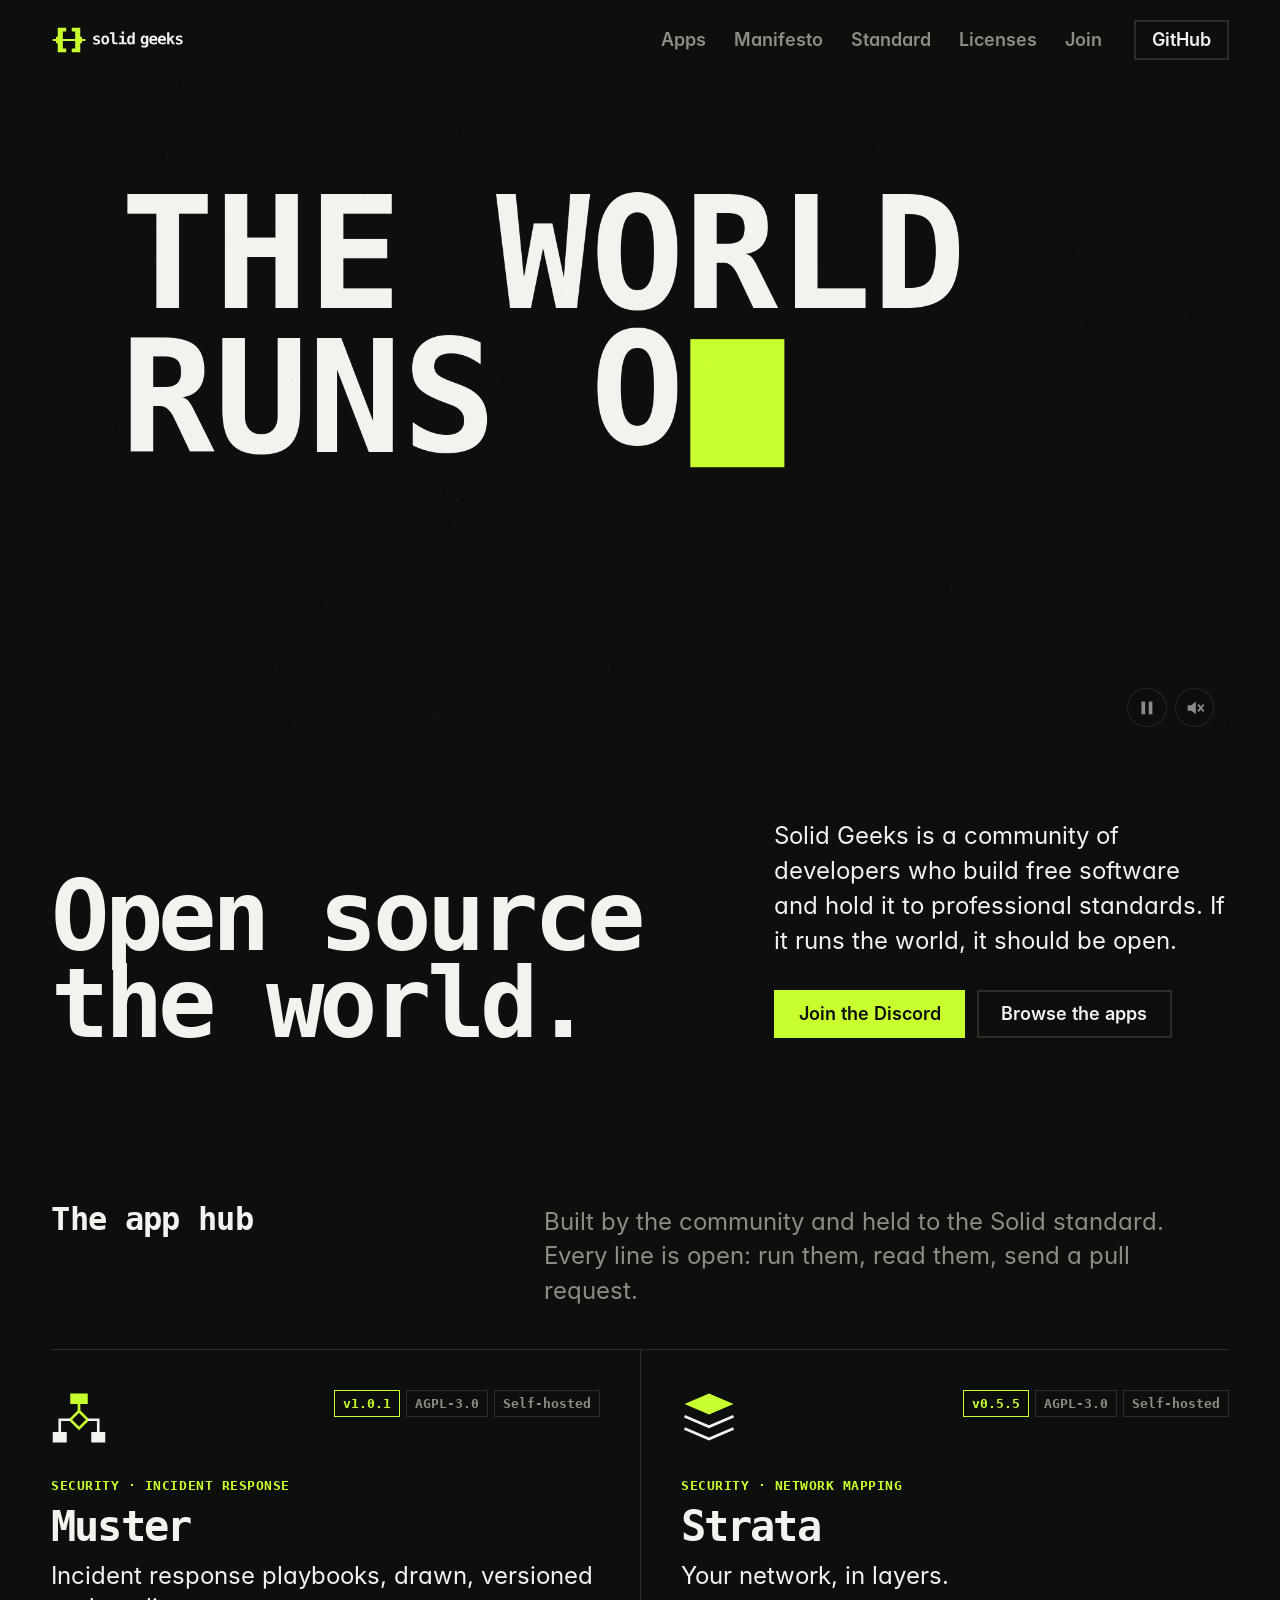
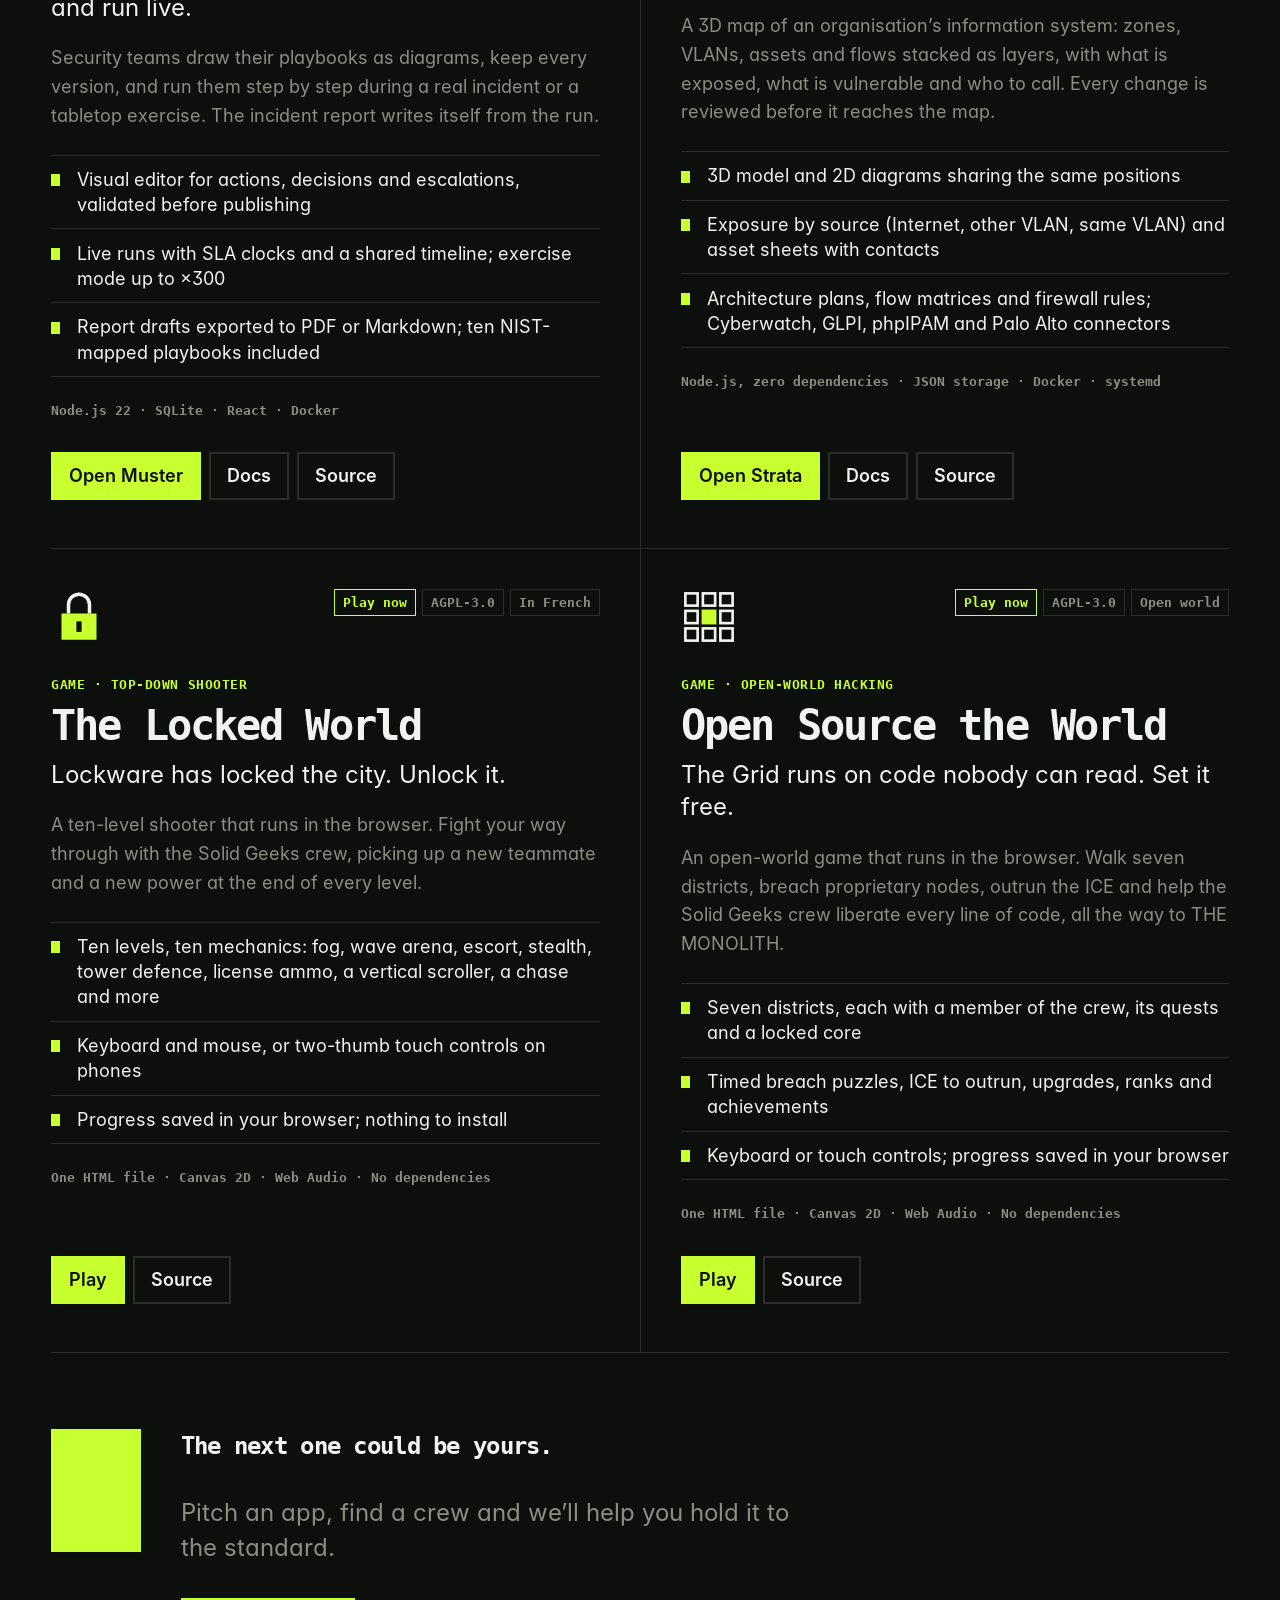
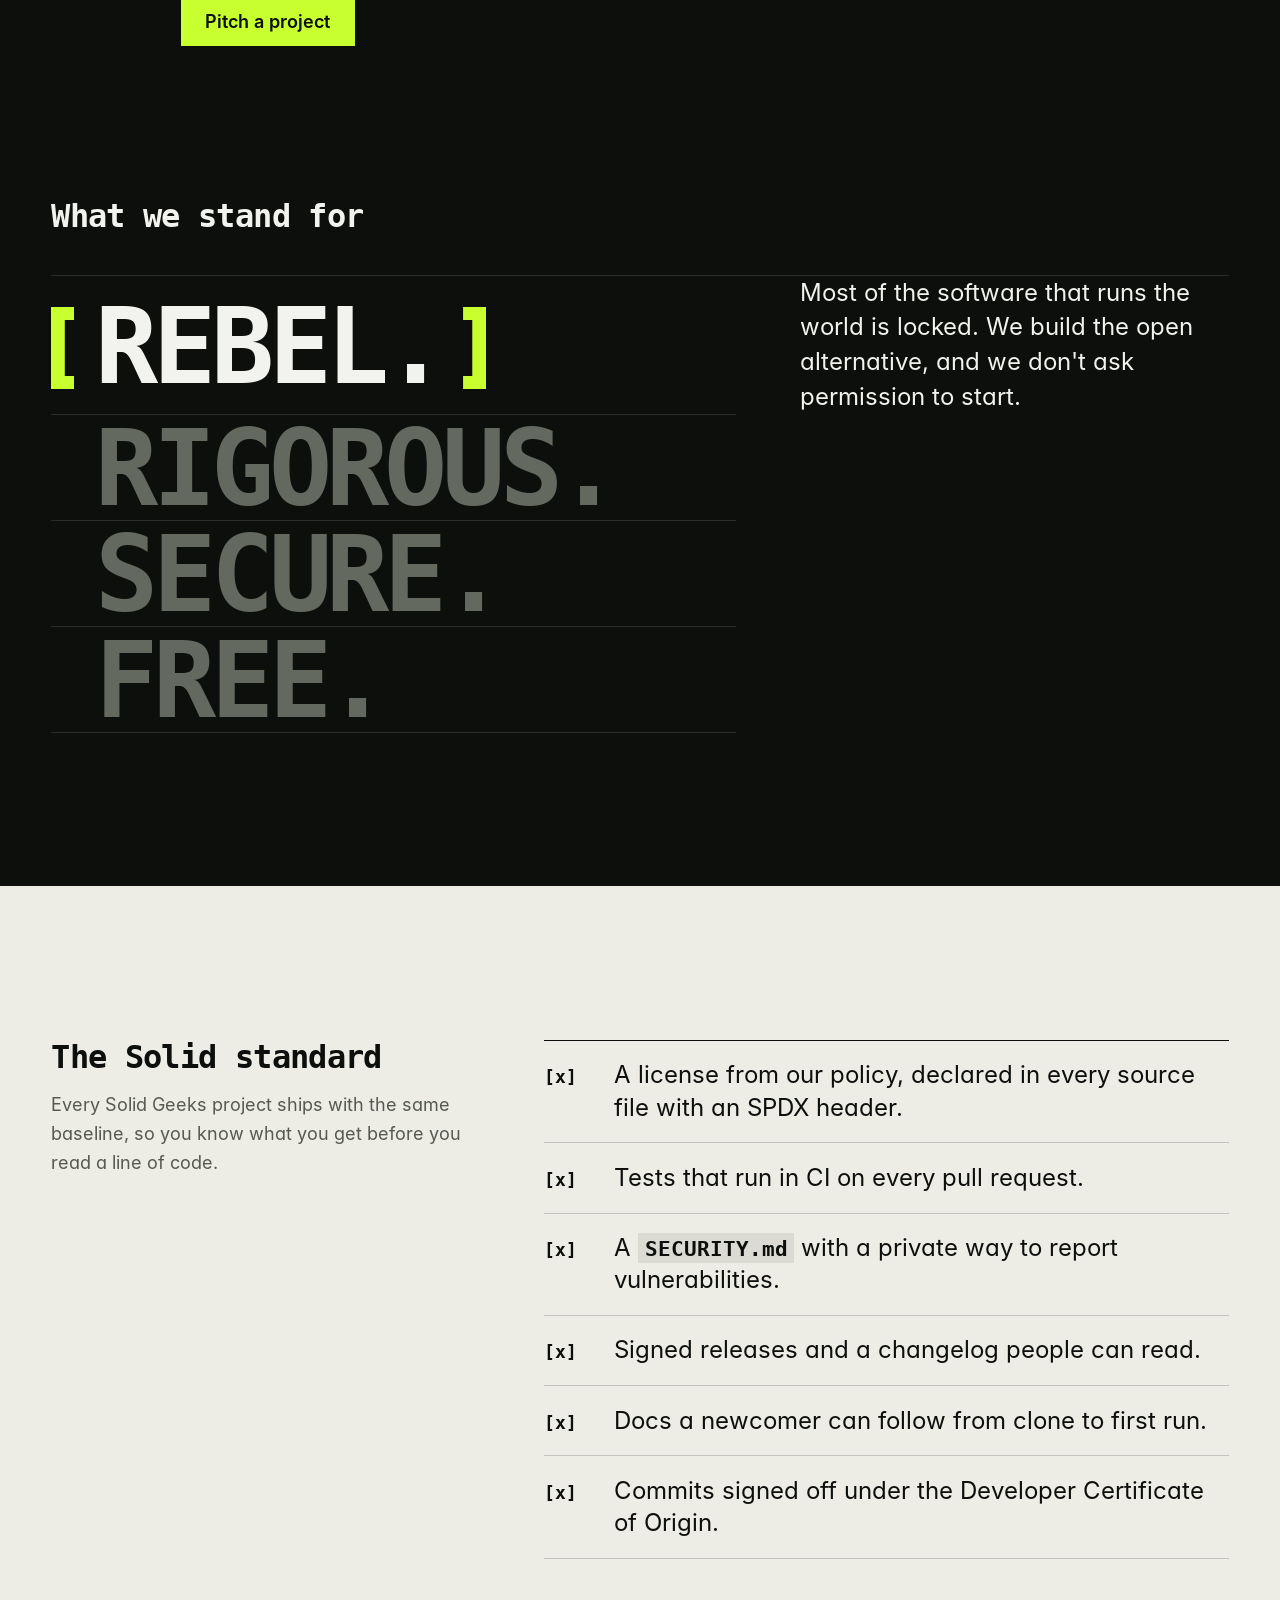
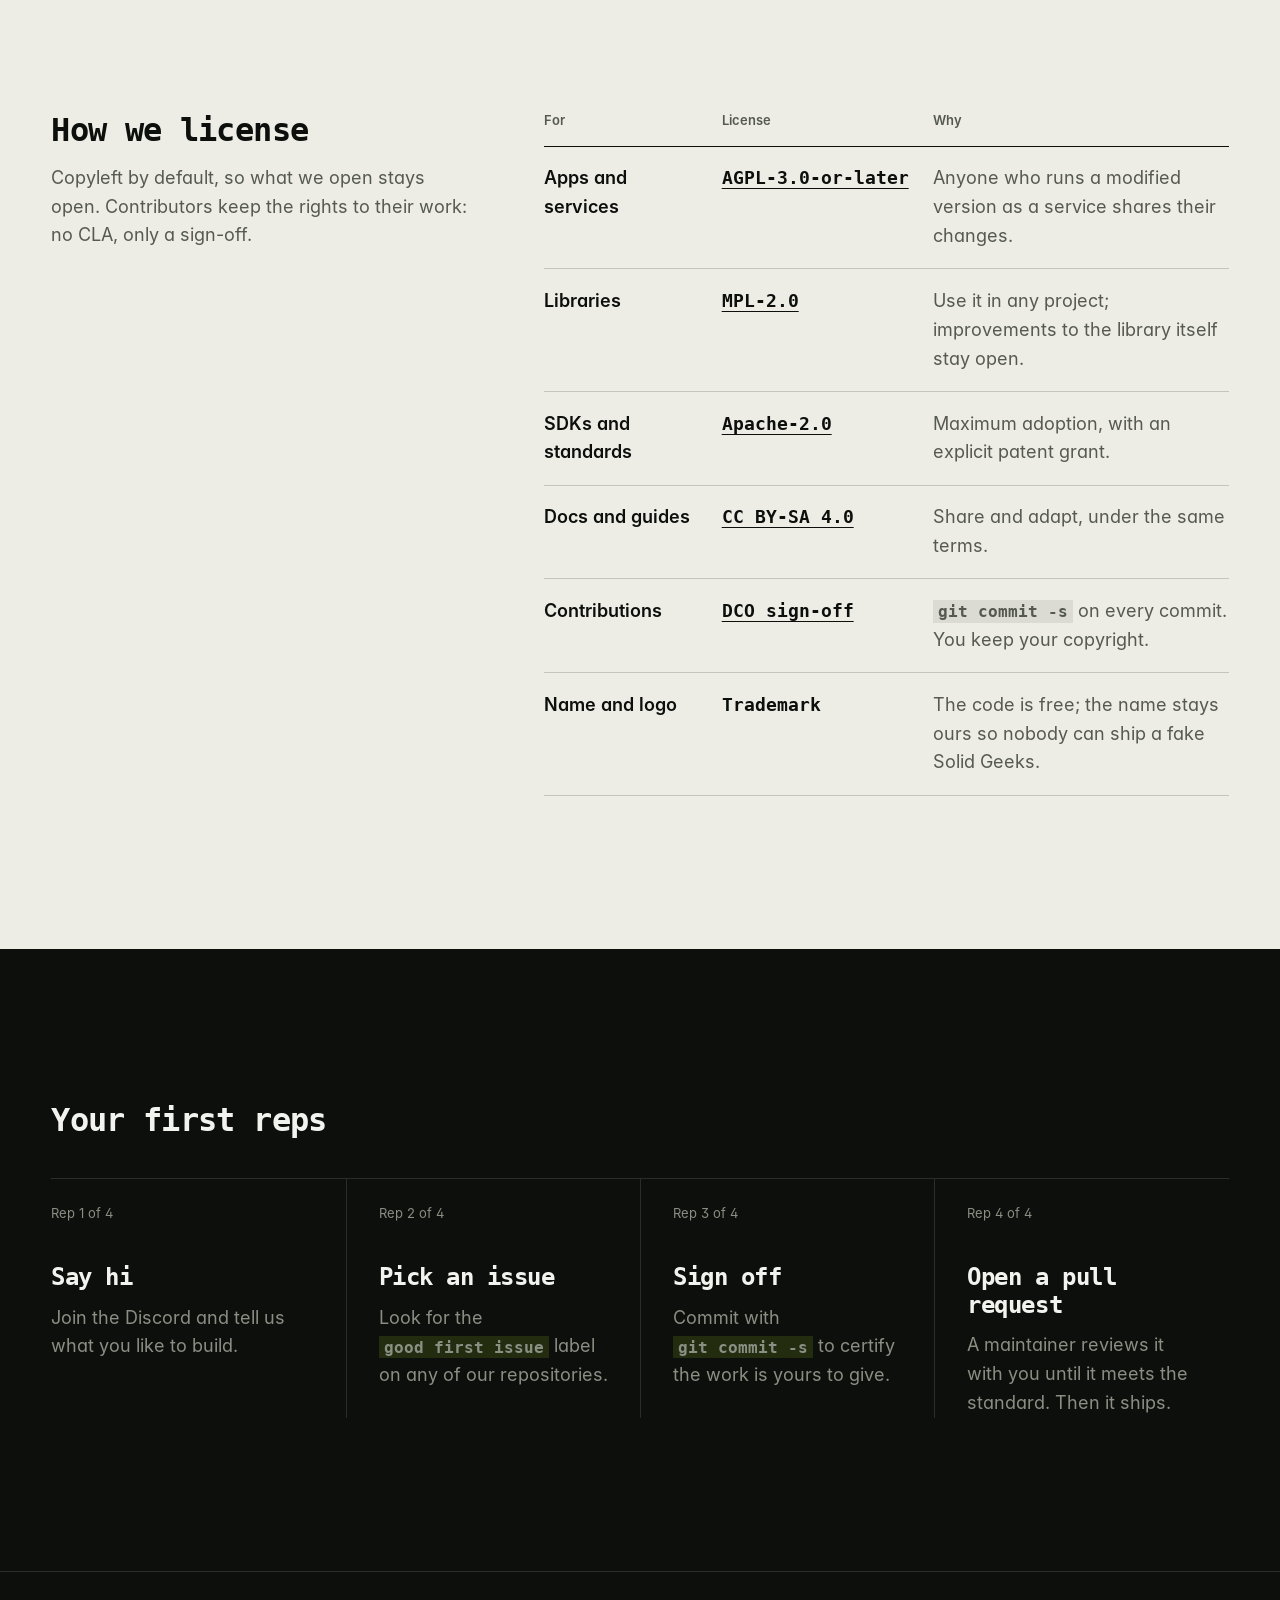
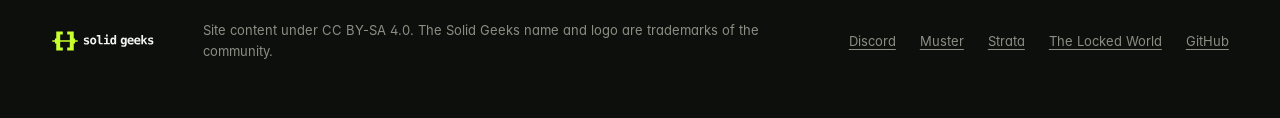
==== index.html @ a4cfc315 "App hub: add Open Source the World, two columns The fourth app would have sat alone on a second row " ====
<!doctype html>
<!-- SPDX-License-Identifier: CC-BY-SA-4.0 -->
<html lang="en">
<head>
<meta charset="utf-8">
<meta name="viewport" content="width=device-width, initial-scale=1">
<title>Solid Geeks: open source the world</title>
<meta name="description" content="Solid Geeks is an open source community building free software held to professional standards.">
<meta name="theme-color" content="#0D0F0C">
<meta property="og:title" content="Solid Geeks">
<meta property="og:description" content="Open source the world. Free software, held to professional standards.">
<meta property="og:image" content="https://solidgeeks.github.io/SolidGeeks/img/og.png">
<meta property="og:type" content="website">
<meta name="twitter:card" content="summary_large_image">
<link rel="icon" href="favicon.ico" sizes="48x48">
<link rel="icon" href="favicon.svg" type="image/svg+xml">
<link rel="apple-touch-icon" href="apple-touch-icon.png">
<link rel="manifest" href="site.webmanifest">
<link rel="preload" href="fonts/display.woff" as="font" type="font/woff" crossorigin>
<link rel="stylesheet" href="styles.css">
</head>
<body>
<a class="skip" href="#main">Skip to content</a>

<header class="top">
  <a class="brand" href="#top" aria-label="Solid Geeks, back to top"><svg aria-hidden="true" focusable="false" xmlns="http://www.w3.org/2000/svg" viewBox="0 0 948.27 256"><path fill="#C8FF2E" d="M12 120L36 120L36 104L48 104L48 40L108 40L108 68L84 68L84 120L172 120L172 68L148 68L148 40L208 40L208 104L220 104L220 120L244 120L244 136L220 136L220 152L208 152L208 216L148 216L148 188L172 188L172 136L84 136L84 188L108 188L108 216L48 216L48 152L36 152L36 136L12 136Z"/><path fill="#F2F2EE" d="M344.7890625 99.18406250000001V113.18406250000001Q340.359375 110.34031250000001 335.57421875 108.89109375000001Q330.7890625 107.44187500000001 325.9765625 107.44187500000001Q320.6171875 107.44187500000001 317.8828125 109.00046875000001Q315.1484375 110.55906250000001 315.1484375 113.62156250000001Q315.1484375 117.99656250000001 326.8515625 120.73093750000001L327.453125 120.89500000000001L332.046875 121.98875000000001Q340.796875 124.06687500000001 344.87109375 128.68796875Q348.9453125 133.3090625 348.9453125 141.1840625Q348.9453125 150.645 342.73828125 155.37546875Q336.53125 160.1059375 324.0625 160.1059375Q318.5390625 160.1059375 312.7421875 159.14890625Q306.9453125 158.191875 300.984375 156.2778125V142.2778125Q306.2890625 145.285625 311.78515625 146.8715625Q317.28125 148.4575 322.421875 148.4575Q328.0546875 148.4575 330.953125 146.816875Q333.8515625 145.17625 333.8515625 142.0590625Q333.8515625 138.9965625 331.80078125 137.3559375Q329.75 135.7153125 322.0390625 133.8559375L317.609375 132.8715625Q308.421875 130.7934375 304.2109375 126.36375000000001Q300.0 121.93406250000001 300.0 114.49656250000001Q300.0 105.63718750000001 306.3984375 100.71531250000001Q312.796875 95.79343750000001 324.390625 95.79343750000001Q329.5859375 95.79343750000001 334.75390625 96.64109375000001Q339.921875 97.48875000000001 344.7890625 99.18406250000001ZM385.7109375 108.80906250000001Q379.96875 108.80906250000001 376.6875 113.86765625000001Q373.40625 118.92625000000001 373.40625 127.94968750000001Q373.40625 136.973125 376.6875 142.03171875Q379.96875 147.0903125 385.7109375 147.0903125Q391.5078125 147.0903125 394.7890625 142.03171875Q398.0703125 136.973125 398.0703125 127.94968750000001Q398.0703125 118.92625000000001 394.7890625 113.86765625000001Q391.5078125 108.80906250000001 385.7109375 108.80906250000001ZM357.3828125 127.94968750000001Q357.3828125 113.12937500000001 365.06640625 104.46140625000001Q372.75 95.79343750000001 385.7109375 95.79343750000001Q398.7265625 95.79343750000001 406.41015625 104.46140625000001Q414.09375 113.12937500000001 414.09375 127.94968750000001Q414.09375 142.77 406.41015625 151.43796875Q398.7265625 160.1059375 385.7109375 160.1059375Q372.75 160.1059375 365.06640625 151.43796875Q357.3828125 142.77 357.3828125 127.94968750000001ZM434.6171875 132.9809375V85.73093750000001H418.375V73.42625000000001H450.640625V132.9809375Q450.640625 140.1996875 452.8828125 143.2075Q455.125 146.2153125 460.484375 146.2153125H473.28125V158.52H456.0Q444.5703125 158.52 439.59375 152.61375Q434.6171875 146.7075 434.6171875 132.9809375ZM486.96875 97.27000000000001H518.6875V146.2153125H538.59375V158.52H482.703125V146.2153125H502.6640625V109.57468750000001H486.96875ZM502.6640625 67.46531250000001H518.6875V86.16843750000001H502.6640625ZM579.5703125 105.96531250000001V73.42625000000001H595.5390625V158.52H579.5703125V149.441875Q577.0 154.7465625 572.92578125 157.42625Q568.8515625 160.1059375 563.328125 160.1059375Q552.828125 160.1059375 547.03125 151.6840625Q541.234375 143.2621875 541.234375 127.94968750000001Q541.234375 112.41843750000001 547.11328125 104.10593750000001Q552.9921875 95.79343750000001 563.875 95.79343750000001Q568.796875 95.79343750000001 572.70703125 98.33640625000001Q576.6171875 100.87937500000001 579.5703125 105.96531250000001ZM557.2578125 128.0590625Q557.2578125 136.9184375 560.2109375 141.9496875Q563.1640625 146.9809375 568.359375 146.9809375Q573.5546875 146.9809375 576.5625 141.9496875Q579.5703125 136.9184375 579.5703125 128.0590625Q579.5703125 119.19968750000001 576.5625 114.16843750000001Q573.5546875 109.13718750000001 568.359375 109.13718750000001Q563.1640625 109.13718750000001 560.2109375 114.16843750000001Q557.2578125 119.19968750000001 557.2578125 128.0590625ZM676.1140625 126.91062500000001Q676.1140625 118.70750000000001 672.996875 113.75828125000001Q669.8796875 108.80906250000001 664.79375 108.80906250000001Q659.7625 108.80906250000001 656.67265625 113.73093750000001Q653.5828125 118.65281250000001 653.5828125 126.91062500000001Q653.5828125 135.223125 656.67265625 140.145Q659.7625 145.066875 664.79375 145.066875Q669.8796875 145.066875 672.996875 140.11765625Q676.1140625 135.1684375 676.1140625 126.91062500000001ZM692.1375 153.92625Q692.1375 168.6371875 685.49296875 175.17234375Q678.8484375 181.7075 663.91875 181.7075Q658.8875 181.7075 653.965625 180.96921875Q649.04375 180.2309375 643.9578125 178.6996875V163.98875Q648.496875 166.504375 653.2 167.7075Q657.903125 168.910625 662.8796875 168.910625Q669.6609375 168.910625 672.8875 165.71140625Q676.1140625 162.5121875 676.1140625 155.7309375V149.11375Q673.7625 153.48875 669.8796875 155.6215625Q665.996875 157.754375 660.41875 157.754375Q649.91875 157.754375 643.7390625 149.55125Q637.559375 141.348125 637.559375 127.29343750000001Q637.559375 112.74656250000001 643.7390625 104.21531250000001Q649.91875 95.68406250000001 660.309375 95.68406250000001Q665.559375 95.68406250000001 669.6609375 98.14500000000001Q673.7625 100.60593750000001 676.1140625 105.09031250000001V97.27000000000001H692.1375ZM753.8953125 155.5121875Q748.3171875 157.8090625 742.5203125 158.9575Q736.7234375 160.1059375 730.2703125 160.1059375Q714.903125 160.1059375 706.78203125 151.87546875Q698.6609375 143.645 698.6609375 128.1684375Q698.6609375 113.18406250000001 706.48125 104.48875000000001Q714.3015625 95.79343750000001 727.809375 95.79343750000001Q741.4265625 95.79343750000001 748.94609375 103.85984375000001Q756.465625 111.92625000000001 756.465625 126.58250000000001V133.0903125H714.9578125Q715.0125 140.3090625 719.2234375 143.86375Q723.434375 147.4184375 731.8015625 147.4184375Q737.325 147.4184375 742.684375 145.8325Q748.04375 144.2465625 753.8953125 140.80125ZM740.3328125 121.05906250000001Q740.2234375 114.71531250000001 737.07890625 111.46140625000001Q733.934375 108.20750000000001 727.809375 108.20750000000001Q722.2859375 108.20750000000001 719.0046875 111.57078125000001Q715.7234375 114.93406250000001 715.121875 121.11375000000001ZM815.325 155.5121875Q809.746875 157.8090625 803.95 158.9575Q798.153125 160.1059375 791.7 160.1059375Q776.3328125 160.1059375 768.21171875 151.87546875Q760.090625 143.645 760.090625 128.1684375Q760.090625 113.18406250000001 767.9109375 104.48875000000001Q775.73125 95.79343750000001 789.2390625 95.79343750000001Q802.85625 95.79343750000001 810.37578125 103.85984375000001Q817.8953125 111.92625000000001 817.8953125 126.58250000000001V133.0903125H776.3875Q776.4421875 140.3090625 780.653125 143.86375Q784.8640625 147.4184375 793.23125 147.4184375Q798.7546875 147.4184375 804.1140625 145.8325Q809.4734375 144.2465625 815.325 140.80125ZM801.7625 121.05906250000001Q801.653125 114.71531250000001 798.50859375 111.46140625000001Q795.3640625 108.20750000000001 789.2390625 108.20750000000001Q783.715625 108.20750000000001 780.434375 111.57078125000001Q777.153125 114.93406250000001 776.5515625 121.11375000000001ZM826.0046875 73.42625000000001H842.028125V118.10593750000001L861.278125 97.27000000000001H880.6921875L857.5046875 120.12937500000001L882.0046875 158.52H864.2859375L847.496875 129.86375L842.028125 135.11375V158.52H826.0046875ZM932.1140625 99.18406250000001V113.18406250000001Q927.684375 110.34031250000001 922.89921875 108.89109375000001Q918.1140625 107.44187500000001 913.3015625 107.44187500000001Q907.9421875 107.44187500000001 905.2078125 109.00046875000001Q902.4734375 110.55906250000001 902.4734375 113.62156250000001Q902.4734375 117.99656250000001 914.1765625 120.73093750000001L914.778125 120.89500000000001L919.371875 121.98875000000001Q928.121875 124.06687500000001 932.19609375 128.68796875Q936.2703125 133.3090625 936.2703125 141.1840625Q936.2703125 150.645 930.06328125 155.37546875Q923.85625 160.1059375 911.3875 160.1059375Q905.8640625 160.1059375 900.0671875 159.14890625Q894.2703125 158.191875 888.309375 156.2778125V142.2778125Q893.6140625 145.285625 899.11015625 146.8715625Q904.60625 148.4575 909.746875 148.4575Q915.3796875 148.4575 918.278125 146.816875Q921.1765625 145.17625 921.1765625 142.0590625Q921.1765625 138.9965625 919.12578125 137.3559375Q917.075 135.7153125 909.3640625 133.8559375L904.934375 132.8715625Q895.746875 130.7934375 891.5359375 126.36375000000001Q887.325 121.93406250000001 887.325 114.49656250000001Q887.325 105.63718750000001 893.7234375 100.71531250000001Q900.121875 95.79343750000001 911.715625 95.79343750000001Q916.9109375 95.79343750000001 922.07890625 96.64109375000001Q927.246875 97.48875000000001 932.1140625 99.18406250000001Z"/></svg></a>
  <nav aria-label="Sections">
    <a href="#apps">Apps</a>
    <a href="#manifesto">Manifesto</a>
    <a href="#standard">Standard</a>
    <a href="#licenses">Licenses</a>
    <a href="#join">Join</a>
  </nav>
  <a class="btn btn-ghost top-gh" href="https://github.com/SolidGeeks">GitHub</a>
</header>

<main id="main">
  <section class="hero" id="top" aria-labelledby="hero-title">
    <div class="reel">
      <iframe src="solid-geeks.html" title="Solid Geeks intro film, 30 seconds, loops" loading="eager" allow="autoplay"></iframe>
    </div>
    <div class="hero-text">
      <h1 id="hero-title" class="display">Open source<br>the world.</h1>
      <div class="hero-side">
        <p class="lede">Solid Geeks is a community of developers who build free software and hold it to professional standards. If it runs the world, it should be open.</p>
        <div class="actions">
          <a class="btn btn-volt" href="https://discord.gg/F9g5YFBzwY">Join the Discord</a>
          <a class="btn btn-ghost" href="#apps">Browse the apps</a>
        </div>
      </div>
    </div>
  </section>

  <section class="projects" id="apps" aria-labelledby="apps-title">
    <div class="apps-head">
      <h2 id="apps-title" class="section-title">The app hub</h2>
      <p>Built by the community and held to the Solid standard. Every line is open: run them, read them, send a pull request.</p>
    </div>

    <div class="apps">
      <article class="app" aria-labelledby="app-muster">
        <div class="app-top">
          <svg class="app-glyph" aria-hidden="true" focusable="false" viewBox="0 0 64 64"><rect x="22" y="4" width="20" height="12" fill="#C8FF2E"/><path d="M32 16v8" stroke="#C8FF2E" stroke-width="3"/><path d="M32 24l10 10-10 10-10-10z" fill="none" stroke="#C8FF2E" stroke-width="3"/><path d="M22 34H10v14M42 34h12v14" fill="none" stroke="#F2F2EE" stroke-width="3"/><rect x="2" y="48" width="16" height="12" fill="#F2F2EE"/><rect x="46" y="48" width="16" height="12" fill="#F2F2EE"/></svg>
          <ul class="app-meta" aria-label="Release facts">
            <li>v1.0.1</li><li>AGPL-3.0</li><li>Self-hosted</li>
          </ul>
        </div>
        <p class="app-kind">Security &middot; Incident response</p>
        <h3 class="app-name" id="app-muster">Muster</h3>
        <p class="app-tag">Incident response playbooks, drawn, versioned and run live.</p>
        <p class="app-desc">Security teams draw their playbooks as diagrams, keep every version, and run them step by step during a real incident or a tabletop exercise. The incident report writes itself from the run.</p>
        <ul class="app-feats">
          <li>Visual editor for actions, decisions and escalations, validated before publishing</li>
          <li>Live runs with SLA clocks and a shared timeline; exercise mode up to &times;300</li>
          <li>Report drafts exported to PDF or Markdown; ten NIST-mapped playbooks included</li>
        </ul>
        <p class="app-stack">Node.js 22 &middot; SQLite &middot; React &middot; Docker</p>
        <div class="actions">
          <a class="btn btn-volt" href="https://solidgeeks.github.io/muster/">Open Muster</a>
          <a class="btn btn-ghost" href="https://solidgeeks.github.io/muster/docs.html">Docs</a>
          <a class="btn btn-ghost" href="https://github.com/SolidGeeks/muster">Source</a>
        </div>
      </article>

      <article class="app" aria-labelledby="app-strata">
        <div class="app-top">
          <svg class="app-glyph" aria-hidden="true" focusable="false" viewBox="0 0 64 64"><path d="M32 4l28 12-28 12L4 16z" fill="#C8FF2E"/><path d="M4 30l28 12 28-12" fill="none" stroke="#F2F2EE" stroke-width="3"/><path d="M4 44l28 12 28-12" fill="none" stroke="#F2F2EE" stroke-width="3"/></svg>
          <ul class="app-meta" aria-label="Release facts">
            <li>v0.5.5</li><li>AGPL-3.0</li><li>Self-hosted</li>
          </ul>
        </div>
        <p class="app-kind">Security &middot; Network mapping</p>
        <h3 class="app-name" id="app-strata">Strata</h3>
        <p class="app-tag">Your network, in layers.</p>
        <p class="app-desc">A 3D map of an organisation&rsquo;s information system: zones, VLANs, assets and flows stacked as layers, with what is exposed, what is vulnerable and who to call. Every change is reviewed before it reaches the map.</p>
        <ul class="app-feats">
          <li>3D model and 2D diagrams sharing the same positions</li>
          <li>Exposure by source (Internet, other VLAN, same VLAN) and asset sheets with contacts</li>
          <li>Architecture plans, flow matrices and firewall rules; Cyberwatch, GLPI, phpIPAM and Palo Alto connectors</li>
        </ul>
        <p class="app-stack">Node.js, zero dependencies &middot; JSON storage &middot; Docker &middot; systemd</p>
        <div class="actions">
          <a class="btn btn-volt" href="https://solidgeeks.github.io/strata/">Open Strata</a>
          <a class="btn btn-ghost" href="https://solidgeeks.github.io/strata/docs.html">Docs</a>
          <a class="btn btn-ghost" href="https://github.com/SolidGeeks/strata">Source</a>
        </div>
      </article>
      <article class="app" aria-labelledby="app-locked">
        <div class="app-top">
          <svg class="app-glyph" aria-hidden="true" focusable="false" viewBox="0 0 64 64"><path d="M20 28V18a12 12 0 0 1 24 0v10" fill="none" stroke="#F2F2EE" stroke-width="4"/><rect x="12" y="28" width="40" height="30" fill="#C8FF2E"/><rect x="29" y="37" width="6" height="12" fill="#0D0F0C"/></svg>
          <ul class="app-meta" aria-label="Release facts">
            <li>Play now</li><li>AGPL-3.0</li><li>In French</li>
          </ul>
        </div>
        <p class="app-kind">Game &middot; Top-down shooter</p>
        <h3 class="app-name" id="app-locked">The Locked World</h3>
        <p class="app-tag">Lockware has locked the city. Unlock it.</p>
        <p class="app-desc">A ten-level shooter that runs in the browser. Fight your way through with the Solid Geeks crew, picking up a new teammate and a new power at the end of every level.</p>
        <ul class="app-feats">
          <li>Ten levels, ten mechanics: fog, wave arena, escort, stealth, tower defence, license ammo, a vertical scroller, a chase and more</li>
          <li>Keyboard and mouse, or two-thumb touch controls on phones</li>
          <li>Progress saved in your browser; nothing to install</li>
        </ul>
        <p class="app-stack">One HTML file &middot; Canvas 2D &middot; Web Audio &middot; No dependencies</p>
        <div class="actions">
          <a class="btn btn-volt" href="https://solidgeeks.github.io/lockedworld/">Play</a>
          <a class="btn btn-ghost" href="https://github.com/SolidGeeks/lockedworld">Source</a>
        </div>
      </article>

      <article class="app" aria-labelledby="app-osw">
        <div class="app-top">
          <svg class="app-glyph" aria-hidden="true" focusable="false" viewBox="0 0 64 64"><g fill="none" stroke="#F2F2EE" stroke-width="3"><rect x="5" y="5" width="14" height="14"/><rect x="25" y="5" width="14" height="14"/><rect x="45" y="5" width="14" height="14"/><rect x="5" y="25" width="14" height="14"/><rect x="45" y="25" width="14" height="14"/><rect x="5" y="45" width="14" height="14"/><rect x="25" y="45" width="14" height="14"/><rect x="45" y="45" width="14" height="14"/></g><rect x="23.5" y="23.5" width="17" height="17" fill="#C8FF2E"/></svg>
          <ul class="app-meta" aria-label="Release facts">
            <li>Play now</li><li>AGPL-3.0</li><li>Open world</li>
          </ul>
        </div>
        <p class="app-kind">Game &middot; Open-world hacking</p>
        <h3 class="app-name" id="app-osw">Open Source the World</h3>
        <p class="app-tag">The Grid runs on code nobody can read. Set it free.</p>
        <p class="app-desc">An open-world game that runs in the browser. Walk seven districts, breach proprietary nodes, outrun the ICE and help the Solid Geeks crew liberate every line of code, all the way to THE MONOLITH.</p>
        <ul class="app-feats">
          <li>Seven districts, each with a member of the crew, its quests and a locked core</li>
          <li>Timed breach puzzles, ICE to outrun, upgrades, ranks and achievements</li>
          <li>Keyboard or touch controls; progress saved in your browser</li>
        </ul>
        <p class="app-stack">One HTML file &middot; Canvas 2D &middot; Web Audio &middot; No dependencies</p>
        <div class="actions">
          <a class="btn btn-volt" href="https://solidgeeks.github.io/open-source-the-world/">Play</a>
          <a class="btn btn-ghost" href="https://github.com/SolidGeeks/open-source-the-world">Source</a>
        </div>
      </article>
    </div>

    <div class="empty next">
      <div class="cursor" aria-hidden="true"></div>
      <div>
        <p class="empty-title">The next one could be yours.</p>
        <p>Pitch an app, find a crew and we&rsquo;ll help you hold it to the standard.</p>
        <a class="btn btn-volt" href="https://github.com/orgs/SolidGeeks/discussions/new?category=pitch-a-project">Pitch a project</a>
      </div>
    </div>
  </section>

  <section class="manifesto" id="manifesto" aria-labelledby="manifesto-title">
    <h2 id="manifesto-title" class="section-title">What we stand for</h2>
    <div class="words" data-words>
      <button class="word" id="w-rebel" aria-expanded="true" aria-controls="p-rebel"><span>Rebel.</span></button>
      <div class="panel" id="p-rebel" role="region" aria-labelledby="w-rebel">
        <p>Most of the software that runs the world is locked. We build the open alternative, and we don't ask permission to start.</p>
      </div>
      <button class="word" id="w-rigorous" aria-expanded="false" aria-controls="p-rigorous"><span>Rigorous.</span></button>
      <div class="panel" id="p-rigorous" role="region" aria-labelledby="w-rigorous" hidden>
        <p>Open source is no excuse for sloppy work. Code review, tests and documentation come standard on every project.</p>
      </div>
      <button class="word" id="w-secure" aria-expanded="false" aria-controls="p-secure"><span>Secure.</span></button>
      <div class="panel" id="p-secure" role="region" aria-labelledby="w-secure" hidden>
        <p>Security is part of done. Every project publishes a disclosure policy, signs its releases and fixes reported issues first.</p>
      </div>
      <button class="word" id="w-free" aria-expanded="false" aria-controls="p-free"><span>Free.</span></button>
      <div class="panel" id="p-free" role="region" aria-labelledby="w-free" hidden>
        <p>Free as in freedom. What we build stays open, under licenses that keep it that way for everyone who comes after.</p>
      </div>
    </div>
  </section>

  <div class="paper">
    <section class="standard" id="standard" aria-labelledby="standard-title">
      <div class="col-head">
        <h2 id="standard-title" class="section-title">The Solid standard</h2>
        <p>Every Solid Geeks project ships with the same baseline, so you know what you get before you read a line of code.</p>
      </div>
      <ul class="checklist">
        <li><span class="mark" aria-hidden="true">[x]</span><span>A license from our policy, declared in every source file with an SPDX header.</span></li>
        <li><span class="mark" aria-hidden="true">[x]</span><span>Tests that run in CI on every pull request.</span></li>
        <li><span class="mark" aria-hidden="true">[x]</span><span>A <code>SECURITY.md</code> with a private way to report vulnerabilities.</span></li>
        <li><span class="mark" aria-hidden="true">[x]</span><span>Signed releases and a changelog people can read.</span></li>
        <li><span class="mark" aria-hidden="true">[x]</span><span>Docs a newcomer can follow from clone to first run.</span></li>
        <li><span class="mark" aria-hidden="true">[x]</span><span>Commits signed off under the Developer Certificate of Origin.</span></li>
      </ul>
    </section>

    <section class="licenses" id="licenses" aria-labelledby="licenses-title">
      <div class="col-head">
        <h2 id="licenses-title" class="section-title">How we license</h2>
        <p>Copyleft by default, so what we open stays open. Contributors keep the rights to their work: no CLA, only a sign-off.</p>
      </div>
      <table class="lic">
        <caption class="sr">License for each kind of project</caption>
        <thead><tr><th scope="col">For</th><th scope="col">License</th><th scope="col">Why</th></tr></thead>
        <tbody>
          <tr><th scope="row">Apps and services</th><td><a href="https://www.gnu.org/licenses/agpl-3.0.html">AGPL-3.0-or-later</a></td><td>Anyone who runs a modified version as a service shares their changes.</td></tr>
          <tr><th scope="row">Libraries</th><td><a href="https://www.mozilla.org/MPL/2.0/">MPL-2.0</a></td><td>Use it in any project; improvements to the library itself stay open.</td></tr>
          <tr><th scope="row">SDKs and standards</th><td><a href="https://www.apache.org/licenses/LICENSE-2.0">Apache-2.0</a></td><td>Maximum adoption, with an explicit patent grant.</td></tr>
          <tr><th scope="row">Docs and guides</th><td><a href="https://creativecommons.org/licenses/by-sa/4.0/">CC BY-SA 4.0</a></td><td>Share and adapt, under the same terms.</td></tr>
          <tr><th scope="row">Contributions</th><td><a href="https://developercertificate.org/">DCO sign-off</a></td><td><code>git commit -s</code> on every commit. You keep your copyright.</td></tr>
          <tr><th scope="row">Name and logo</th><td>Trademark</td><td>The code is free; the name stays ours so nobody can ship a fake Solid Geeks.</td></tr>
        </tbody>
      </table>
    </section>
  </div>


  <section class="join" id="join" aria-labelledby="join-title">
    <h2 id="join-title" class="section-title">Your first reps</h2>
    <ol class="reps">
      <li><span class="rep">Rep 1 of 4</span><h3>Say hi</h3><p>Join the Discord and tell us what you like to build.</p></li>
      <li><span class="rep">Rep 2 of 4</span><h3>Pick an issue</h3><p>Look for the <code>good first issue</code> label on any of our repositories.</p></li>
      <li><span class="rep">Rep 3 of 4</span><h3>Sign off</h3><p>Commit with <code>git commit -s</code> to certify the work is yours to give.</p></li>
      <li><span class="rep">Rep 4 of 4</span><h3>Open a pull request</h3><p>A maintainer reviews it with you until it meets the standard. Then it ships.</p></li>
    </ol>
  </section>
</main>

<footer class="foot">
  <div class="foot-brand"><svg aria-hidden="true" focusable="false" xmlns="http://www.w3.org/2000/svg" viewBox="0 0 948.27 256"><path fill="#C8FF2E" d="M12 120L36 120L36 104L48 104L48 40L108 40L108 68L84 68L84 120L172 120L172 68L148 68L148 40L208 40L208 104L220 104L220 120L244 120L244 136L220 136L220 152L208 152L208 216L148 216L148 188L172 188L172 136L84 136L84 188L108 188L108 216L48 216L48 152L36 152L36 136L12 136Z"/><path fill="#F2F2EE" d="M344.7890625 99.18406250000001V113.18406250000001Q340.359375 110.34031250000001 335.57421875 108.89109375000001Q330.7890625 107.44187500000001 325.9765625 107.44187500000001Q320.6171875 107.44187500000001 317.8828125 109.00046875000001Q315.1484375 110.55906250000001 315.1484375 113.62156250000001Q315.1484375 117.99656250000001 326.8515625 120.73093750000001L327.453125 120.89500000000001L332.046875 121.98875000000001Q340.796875 124.06687500000001 344.87109375 128.68796875Q348.9453125 133.3090625 348.9453125 141.1840625Q348.9453125 150.645 342.73828125 155.37546875Q336.53125 160.1059375 324.0625 160.1059375Q318.5390625 160.1059375 312.7421875 159.14890625Q306.9453125 158.191875 300.984375 156.2778125V142.2778125Q306.2890625 145.285625 311.78515625 146.8715625Q317.28125 148.4575 322.421875 148.4575Q328.0546875 148.4575 330.953125 146.816875Q333.8515625 145.17625 333.8515625 142.0590625Q333.8515625 138.9965625 331.80078125 137.3559375Q329.75 135.7153125 322.0390625 133.8559375L317.609375 132.8715625Q308.421875 130.7934375 304.2109375 126.36375000000001Q300.0 121.93406250000001 300.0 114.49656250000001Q300.0 105.63718750000001 306.3984375 100.71531250000001Q312.796875 95.79343750000001 324.390625 95.79343750000001Q329.5859375 95.79343750000001 334.75390625 96.64109375000001Q339.921875 97.48875000000001 344.7890625 99.18406250000001ZM385.7109375 108.80906250000001Q379.96875 108.80906250000001 376.6875 113.86765625000001Q373.40625 118.92625000000001 373.40625 127.94968750000001Q373.40625 136.973125 376.6875 142.03171875Q379.96875 147.0903125 385.7109375 147.0903125Q391.5078125 147.0903125 394.7890625 142.03171875Q398.0703125 136.973125 398.0703125 127.94968750000001Q398.0703125 118.92625000000001 394.7890625 113.86765625000001Q391.5078125 108.80906250000001 385.7109375 108.80906250000001ZM357.3828125 127.94968750000001Q357.3828125 113.12937500000001 365.06640625 104.46140625000001Q372.75 95.79343750000001 385.7109375 95.79343750000001Q398.7265625 95.79343750000001 406.41015625 104.46140625000001Q414.09375 113.12937500000001 414.09375 127.94968750000001Q414.09375 142.77 406.41015625 151.43796875Q398.7265625 160.1059375 385.7109375 160.1059375Q372.75 160.1059375 365.06640625 151.43796875Q357.3828125 142.77 357.3828125 127.94968750000001ZM434.6171875 132.9809375V85.73093750000001H418.375V73.42625000000001H450.640625V132.9809375Q450.640625 140.1996875 452.8828125 143.2075Q455.125 146.2153125 460.484375 146.2153125H473.28125V158.52H456.0Q444.5703125 158.52 439.59375 152.61375Q434.6171875 146.7075 434.6171875 132.9809375ZM486.96875 97.27000000000001H518.6875V146.2153125H538.59375V158.52H482.703125V146.2153125H502.6640625V109.57468750000001H486.96875ZM502.6640625 67.46531250000001H518.6875V86.16843750000001H502.6640625ZM579.5703125 105.96531250000001V73.42625000000001H595.5390625V158.52H579.5703125V149.441875Q577.0 154.7465625 572.92578125 157.42625Q568.8515625 160.1059375 563.328125 160.1059375Q552.828125 160.1059375 547.03125 151.6840625Q541.234375 143.2621875 541.234375 127.94968750000001Q541.234375 112.41843750000001 547.11328125 104.10593750000001Q552.9921875 95.79343750000001 563.875 95.79343750000001Q568.796875 95.79343750000001 572.70703125 98.33640625000001Q576.6171875 100.87937500000001 579.5703125 105.96531250000001ZM557.2578125 128.0590625Q557.2578125 136.9184375 560.2109375 141.9496875Q563.1640625 146.9809375 568.359375 146.9809375Q573.5546875 146.9809375 576.5625 141.9496875Q579.5703125 136.9184375 579.5703125 128.0590625Q579.5703125 119.19968750000001 576.5625 114.16843750000001Q573.5546875 109.13718750000001 568.359375 109.13718750000001Q563.1640625 109.13718750000001 560.2109375 114.16843750000001Q557.2578125 119.19968750000001 557.2578125 128.0590625ZM676.1140625 126.91062500000001Q676.1140625 118.70750000000001 672.996875 113.75828125000001Q669.8796875 108.80906250000001 664.79375 108.80906250000001Q659.7625 108.80906250000001 656.67265625 113.73093750000001Q653.5828125 118.65281250000001 653.5828125 126.91062500000001Q653.5828125 135.223125 656.67265625 140.145Q659.7625 145.066875 664.79375 145.066875Q669.8796875 145.066875 672.996875 140.11765625Q676.1140625 135.1684375 676.1140625 126.91062500000001ZM692.1375 153.92625Q692.1375 168.6371875 685.49296875 175.17234375Q678.8484375 181.7075 663.91875 181.7075Q658.8875 181.7075 653.965625 180.96921875Q649.04375 180.2309375 643.9578125 178.6996875V163.98875Q648.496875 166.504375 653.2 167.7075Q657.903125 168.910625 662.8796875 168.910625Q669.6609375 168.910625 672.8875 165.71140625Q676.1140625 162.5121875 676.1140625 155.7309375V149.11375Q673.7625 153.48875 669.8796875 155.6215625Q665.996875 157.754375 660.41875 157.754375Q649.91875 157.754375 643.7390625 149.55125Q637.559375 141.348125 637.559375 127.29343750000001Q637.559375 112.74656250000001 643.7390625 104.21531250000001Q649.91875 95.68406250000001 660.309375 95.68406250000001Q665.559375 95.68406250000001 669.6609375 98.14500000000001Q673.7625 100.60593750000001 676.1140625 105.09031250000001V97.27000000000001H692.1375ZM753.8953125 155.5121875Q748.3171875 157.8090625 742.5203125 158.9575Q736.7234375 160.1059375 730.2703125 160.1059375Q714.903125 160.1059375 706.78203125 151.87546875Q698.6609375 143.645 698.6609375 128.1684375Q698.6609375 113.18406250000001 706.48125 104.48875000000001Q714.3015625 95.79343750000001 727.809375 95.79343750000001Q741.4265625 95.79343750000001 748.94609375 103.85984375000001Q756.465625 111.92625000000001 756.465625 126.58250000000001V133.0903125H714.9578125Q715.0125 140.3090625 719.2234375 143.86375Q723.434375 147.4184375 731.8015625 147.4184375Q737.325 147.4184375 742.684375 145.8325Q748.04375 144.2465625 753.8953125 140.80125ZM740.3328125 121.05906250000001Q740.2234375 114.71531250000001 737.07890625 111.46140625000001Q733.934375 108.20750000000001 727.809375 108.20750000000001Q722.2859375 108.20750000000001 719.0046875 111.57078125000001Q715.7234375 114.93406250000001 715.121875 121.11375000000001ZM815.325 155.5121875Q809.746875 157.8090625 803.95 158.9575Q798.153125 160.1059375 791.7 160.1059375Q776.3328125 160.1059375 768.21171875 151.87546875Q760.090625 143.645 760.090625 128.1684375Q760.090625 113.18406250000001 767.9109375 104.48875000000001Q775.73125 95.79343750000001 789.2390625 95.79343750000001Q802.85625 95.79343750000001 810.37578125 103.85984375000001Q817.8953125 111.92625000000001 817.8953125 126.58250000000001V133.0903125H776.3875Q776.4421875 140.3090625 780.653125 143.86375Q784.8640625 147.4184375 793.23125 147.4184375Q798.7546875 147.4184375 804.1140625 145.8325Q809.4734375 144.2465625 815.325 140.80125ZM801.7625 121.05906250000001Q801.653125 114.71531250000001 798.50859375 111.46140625000001Q795.3640625 108.20750000000001 789.2390625 108.20750000000001Q783.715625 108.20750000000001 780.434375 111.57078125000001Q777.153125 114.93406250000001 776.5515625 121.11375000000001ZM826.0046875 73.42625000000001H842.028125V118.10593750000001L861.278125 97.27000000000001H880.6921875L857.5046875 120.12937500000001L882.0046875 158.52H864.2859375L847.496875 129.86375L842.028125 135.11375V158.52H826.0046875ZM932.1140625 99.18406250000001V113.18406250000001Q927.684375 110.34031250000001 922.89921875 108.89109375000001Q918.1140625 107.44187500000001 913.3015625 107.44187500000001Q907.9421875 107.44187500000001 905.2078125 109.00046875000001Q902.4734375 110.55906250000001 902.4734375 113.62156250000001Q902.4734375 117.99656250000001 914.1765625 120.73093750000001L914.778125 120.89500000000001L919.371875 121.98875000000001Q928.121875 124.06687500000001 932.19609375 128.68796875Q936.2703125 133.3090625 936.2703125 141.1840625Q936.2703125 150.645 930.06328125 155.37546875Q923.85625 160.1059375 911.3875 160.1059375Q905.8640625 160.1059375 900.0671875 159.14890625Q894.2703125 158.191875 888.309375 156.2778125V142.2778125Q893.6140625 145.285625 899.11015625 146.8715625Q904.60625 148.4575 909.746875 148.4575Q915.3796875 148.4575 918.278125 146.816875Q921.1765625 145.17625 921.1765625 142.0590625Q921.1765625 138.9965625 919.12578125 137.3559375Q917.075 135.7153125 909.3640625 133.8559375L904.934375 132.8715625Q895.746875 130.7934375 891.5359375 126.36375000000001Q887.325 121.93406250000001 887.325 114.49656250000001Q887.325 105.63718750000001 893.7234375 100.71531250000001Q900.121875 95.79343750000001 911.715625 95.79343750000001Q916.9109375 95.79343750000001 922.07890625 96.64109375000001Q927.246875 97.48875000000001 932.1140625 99.18406250000001Z"/></svg></div>
  <p>Site content under CC BY-SA 4.0. The Solid Geeks name and logo are trademarks of the community.</p>
  <nav aria-label="Elsewhere">
    <a href="https://discord.gg/F9g5YFBzwY">Discord</a>
    <a href="https://solidgeeks.github.io/muster/">Muster</a>
    <a href="https://solidgeeks.github.io/strata/">Strata</a>
    <a href="https://solidgeeks.github.io/lockedworld/">The Locked World</a>
    <a href="https://github.com/SolidGeeks">GitHub</a>
  </nav>
</footer>

<script src="main.js" defer></script>
</body>
</html>
---- styles.css ----
/* SPDX-License-Identifier: CC-BY-SA-4.0 */
/* Solid Geeks — site styles. Tokens come from the logo kit (GUIDE.md). */
@font-face { font-family: "SG Mono"; src: url(fonts/display.woff) format("woff"); font-weight: 700; font-display: swap; }
@font-face { font-family: "SG Sans"; src: url(fonts/ui-regular.woff) format("woff"); font-weight: 400; font-display: swap; }
@font-face { font-family: "SG Sans"; src: url(fonts/ui-semibold.woff) format("woff"); font-weight: 600; font-display: swap; }

:root {
  --ink: #0D0F0C;      /* ground */
  --volt: #C8FF2E;     /* the one accent: the symbol, the cursor, primary actions */
  --chalk: #F2F2EE;    /* type on ink */
  --paper: #EDEDE6;    /* the document sections, as in the film */
  --iron: #8A8F84;     /* secondary text on ink */
  --slab: #2A2E27;     /* rules on ink */
  --lead: #55594F;     /* secondary text on paper */

  --mono: "SG Mono", ui-monospace, "DejaVu Sans Mono", Menlo, monospace;
  --sans: "SG Sans", system-ui, -apple-system, "Segoe UI", sans-serif;

  /* scale: 18 base, perfect fourth */
  --s-1: .8125rem; --s0: 1.125rem; --s1: 1.5rem; --s2: 2rem; --s3: 2.625rem; --s4: 3.5rem;
  --display: clamp(3rem, 7.6vw, 9rem);
  --word: clamp(2.6rem, 8.2vw, 8.75rem);

  --gut: clamp(1rem, 4vw, 4rem);
  --max: 1680px;
  --sp: clamp(5rem, 12vw, 11rem);  /* section rhythm */
}

*, *::before, *::after { box-sizing: border-box; }
html { scroll-behavior: smooth; -webkit-text-size-adjust: 100%; }
@media (prefers-reduced-motion: reduce) { html { scroll-behavior: auto; } }
body {
  margin: 0; background: var(--ink); color: var(--chalk);
  font: 400 var(--s0)/1.6 var(--sans); font-feature-settings: "ss01", "cv11";
  -webkit-font-smoothing: antialiased; text-rendering: optimizeLegibility;
}
img, svg, iframe { display: block; max-width: 100%; }
a { color: inherit; text-underline-offset: .2em; text-decoration-thickness: 1px; }
a:hover { color: var(--volt); }
code { white-space: nowrap; font: 700 .88em/1 var(--mono); background: rgba(200,255,46,.12); padding: .12em .32em; }
:focus-visible { outline: 3px solid var(--volt); outline-offset: 3px; }
.sr { position: absolute; width: 1px; height: 1px; overflow: hidden; clip: rect(0 0 0 0); white-space: nowrap; }
.skip { position: absolute; left: var(--gut); top: -4rem; background: var(--volt); color: var(--ink); padding: .6rem 1rem; font-weight: 600; z-index: 10; }
.skip:focus { top: 1rem; }

.display, .section-title, .word, .empty-title, .reps h3 { font-family: var(--mono); font-weight: 700; }

/* ---------------------------------------------------------------- buttons: the cursor block */
.btn {
  display: inline-flex; align-items: center; min-height: 3rem; padding: 0 1.4rem;
  font: 600 var(--s0)/1 var(--sans); text-decoration: none; border: 2px solid transparent;
  transition: background-color .15s, color .15s, border-color .15s;
}
.btn-volt { background: var(--volt); color: var(--ink); }
.btn-volt:hover { background: var(--chalk); color: var(--ink); }
.btn-ghost { border-color: var(--slab); color: var(--chalk); }
.btn-ghost:hover { border-color: var(--volt); color: var(--volt); }

/* ---------------------------------------------------------------- top bar */
.top {
  max-width: var(--max); margin: 0 auto; padding: 1.25rem var(--gut);
  display: flex; align-items: center; gap: 2rem;
}
.brand { flex: none; }
.brand svg { height: 2.25rem; width: auto; }
.top nav { display: flex; gap: 1.75rem; margin-left: auto; }
.top nav a { text-decoration: none; color: var(--iron); font-weight: 600; }
.top nav a:hover { color: var(--chalk); }
.top-gh { min-height: 2.5rem; padding: 0 1rem; }

/* ---------------------------------------------------------------- hero: the film is the opening */
.hero { max-width: var(--max); margin: 0 auto; padding: 0 var(--gut); }
.reel { position: relative; aspect-ratio: 16 / 9; background: var(--ink); }
.reel iframe { position: absolute; inset: 0; width: 100%; height: 100%; border: 0; }
.hero-text {
  display: grid; grid-template-columns: minmax(0, 1.45fr) minmax(0, 1fr); gap: 2rem 4rem; align-items: end;
  padding: clamp(2.5rem, 6vw, 5.5rem) 0 0;
}
.display { margin: 0; font-size: var(--display); line-height: .9; letter-spacing: -.045em; }
.hero-side { padding-bottom: .6rem; max-width: 34rem; }
.lede { margin: 0 0 2rem; font-size: var(--s1); line-height: 1.45; color: var(--chalk); }
.actions { display: flex; flex-wrap: wrap; gap: .75rem; }

/* ---------------------------------------------------------------- sections */
section { scroll-margin-top: 1rem; }
.manifesto, .projects, .join, .standard, .licenses { max-width: var(--max); margin: 0 auto; padding: var(--sp) var(--gut) 0; }
.section-title { margin: 0 0 2.5rem; font-size: var(--s2); line-height: 1.1; letter-spacing: -.02em; }

/* ---------------------------------------------------------------- manifesto: the one loud thing */
.words {
  display: grid; grid-template-columns: minmax(0, 1.6fr) minmax(0, 1fr); column-gap: 4rem;
  grid-template-rows: repeat(4, auto); border-top: 1px solid var(--slab);
}
.word {
  grid-column: 1; all: unset; box-sizing: border-box; grid-column: 1; cursor: pointer;
  display: block; padding: .06em 0 .02em; border-bottom: 1px solid var(--slab);
  font: 700 var(--word)/.92 var(--mono); letter-spacing: -.05em; text-transform: uppercase;
  color: #646960; transition: color .25s ease;
}
.word span { position: relative; display: inline-block; padding: 0 .42em; }
/* the brackets: the logo's own plates, clamping the active word */
.word span::before, .word span::after {
  content: ""; position: absolute; top: .08em; bottom: .06em; width: .22em;
  background: no-repeat center / 100% 100% url("data:image/svg+xml,%3Csvg%20xmlns%3D%22http%3A//www.w3.org/2000/svg%22%20viewBox%3D%220%200%2060%20176%22%20preserveAspectRatio%3D%22none%22%3E%3Cpath%20fill%3D%22%23C8FF2E%22%20d%3D%22M0%200H60V28H36V148H60V176H0Z%22/%3E%3C/svg%3E");
  opacity: 0; transition: transform .45s cubic-bezier(.2, 1.4, .3, 1), opacity .2s;
}
.word span::before { left: 0; transform: translateX(-.6em); }
.word span::after { right: 0; transform: translateX(.6em) scaleX(-1); }
.word:hover { color: var(--iron); }  /* resting words keep 3.4:1 on ink */
.word[aria-expanded="true"] { color: var(--chalk); }
.word[aria-expanded="true"] span::before { opacity: 1; transform: translateX(0); }
.word[aria-expanded="true"] span::after { opacity: 1; transform: translateX(0) scaleX(-1); }
.word:focus-visible { outline-offset: -3px; }
.panel { grid-column: 2; align-self: center; max-width: 30rem; }
#p-rebel { grid-row: 1; } #p-rigorous { grid-row: 2; } #p-secure { grid-row: 3; } #p-free { grid-row: 4; }
.word:nth-of-type(1) { grid-row: 1; } .word:nth-of-type(2) { grid-row: 2; } .word:nth-of-type(3) { grid-row: 3; } .word:nth-of-type(4) { grid-row: 4; }
.panel p { margin: 0; font-size: var(--s1); line-height: 1.45; }
.panel:not([hidden]) { animation: panel-in .35s ease both; }
@keyframes panel-in { from { opacity: 0; transform: translateY(.6rem); } }
@media (prefers-reduced-motion: reduce) {
  .word span::before, .word span::after { transition: none; }
  .panel:not([hidden]) { animation: none; }
}

/* ---------------------------------------------------------------- the paperwork (paper, like the film's document) */
.paper { background: var(--paper); color: var(--ink); margin-top: var(--sp); padding-bottom: var(--sp); }
.paper a:hover { color: var(--ink); text-decoration-thickness: 3px; text-decoration-color: var(--volt); }
.paper code { background: rgba(13,15,12,.08); }
.paper :focus-visible { outline-color: var(--ink); }
.standard, .licenses { display: grid; grid-template-columns: minmax(0, 1fr) minmax(0, 1.6fr); gap: 2rem 4rem; }
.col-head p { margin: 0; max-width: 26rem; color: var(--lead); }
.col-head .section-title { margin-bottom: 1rem; }
.checklist { list-style: none; margin: 0; padding: 0; border-top: 1px solid var(--ink); }
.checklist li {
  display: grid; grid-template-columns: 3.4rem 1fr; gap: 1rem; align-items: baseline;
  padding: 1.15rem 0; border-bottom: 1px solid rgba(13,15,12,.18); font-size: var(--s1); line-height: 1.35;
}
.mark { font: 700 var(--s0)/1 var(--mono); }
.lic { width: 100%; border-collapse: collapse; font-size: var(--s0); }
.lic th, .lic td { text-align: left; vertical-align: baseline; padding: 1.1rem 1.5rem 1.1rem 0; border-bottom: 1px solid rgba(13,15,12,.18); }
.lic thead th { font: 600 var(--s-1)/1.2 var(--sans); color: var(--lead); border-bottom: 1px solid var(--ink); padding-top: 0; }
.lic tbody th { font-weight: 600; width: 26%; }
.lic td:nth-child(2) { font: 700 var(--s0)/1.3 var(--mono); white-space: nowrap; width: 28%; }
.lic td:last-child { color: var(--lead); padding-right: 0; }

/* ---------------------------------------------------------------- projects: an empty state as an invitation */
.empty { display: grid; grid-template-columns: max-content minmax(0, 40rem); justify-content: start; gap: 2.5rem; align-items: start; }
.cursor { width: clamp(3.5rem, 7vw, 6rem); aspect-ratio: .73; background: var(--volt); animation: blink 1.06s steps(1) infinite; }
@keyframes blink { 50% { opacity: 0; } }
@media (prefers-reduced-motion: reduce) { .cursor { animation: none; } }
.empty-title { margin: 0 0 1rem; font-size: var(--s3); line-height: 1.05; letter-spacing: -.03em; }
.empty p { margin: 0 0 2rem; color: var(--iron); font-size: var(--s1); line-height: 1.45; }
.empty p.empty-title { color: var(--chalk); }

/* ---------------------------------------------------------------- app hub */
.apps-head { display: grid; grid-template-columns: minmax(0, 1fr) minmax(0, 1.6fr); gap: 1rem 4rem; align-items: baseline; margin-bottom: 2.5rem; }
.apps-head .section-title { margin: 0; }
.apps-head p { margin: 0; max-width: 40rem; color: var(--iron); font-size: var(--s1); line-height: 1.45; }
/* Two columns: four apps make two even rows */
.apps { display: grid; grid-template-columns: repeat(2, minmax(0, 1fr)); border-top: 1px solid var(--slab); }
.app { display: flex; flex-direction: column; padding: 2.5rem 2.5rem 3rem; border-bottom: 1px solid var(--slab); }
.app:nth-child(odd) { padding-left: 0; }
.app:nth-child(even) { padding-right: 0; border-left: 1px solid var(--slab); }
.app-top { display: flex; align-items: flex-start; justify-content: space-between; gap: 1rem; margin-bottom: 2rem; }
.app-glyph { width: 3.5rem; height: 3.5rem; flex: none; }
.app-meta { list-style: none; margin: 0; padding: 0; display: flex; flex-wrap: wrap; justify-content: flex-end; gap: .4rem; }
.app-meta li { font: 700 var(--s-1)/1 var(--mono); padding: .45em .6em; border: 1px solid var(--slab); color: var(--iron); }
.app-meta li:first-child { border-color: var(--volt); color: var(--volt); }
.app-kind { margin: 0 0 .75rem; font: 700 var(--s-1)/1.2 var(--mono); color: var(--volt); text-transform: uppercase; letter-spacing: .04em; }
.app-name { margin: 0 0 .75rem; font: 700 var(--s3)/1 var(--mono); letter-spacing: -.045em; }
.app-tag { margin: 0 0 1.25rem; font-size: var(--s1); line-height: 1.35; color: var(--chalk); }
.app-desc { margin: 0 0 1.5rem; color: var(--iron); max-width: 36rem; }
.app-feats { list-style: none; margin: 0 0 1.5rem; padding: 0; border-top: 1px solid var(--slab); }
.app-feats li { position: relative; padding: .7rem 0 .7rem 1.6rem; border-bottom: 1px solid var(--slab); font-size: var(--s0); line-height: 1.4; }
.app-feats li::before { content: ""; position: absolute; left: 0; top: 1.15rem; width: .55rem; height: .75rem; background: var(--volt); }
.app-stack { margin: 0 0 2rem; font: 700 var(--s-1)/1.5 var(--mono); color: var(--iron); }
.app .actions { margin-top: auto; gap: .5rem; }
.app .btn { padding: 0 1rem; }
.next { margin-top: clamp(3rem, 6vw, 5rem); }

/* ---------------------------------------------------------------- join: a real sequence, so it is numbered */
.reps { list-style: none; margin: 0; padding: 0; display: grid; grid-template-columns: repeat(4, minmax(0, 1fr)); border-top: 1px solid var(--slab); }
.reps li { padding: 1.5rem 2rem 0 0; }
.reps li + li { padding-left: 2rem; border-left: 1px solid var(--slab); }
.rep { display: block; font-size: var(--s-1); color: var(--iron); margin-bottom: 2.5rem; }
.reps h3 { margin: 0 0 .75rem; font-size: var(--s1); line-height: 1.15; letter-spacing: -.02em; }
.reps p { margin: 0; color: var(--iron); }

/* ---------------------------------------------------------------- footer */
.foot {
  max-width: var(--max); margin: var(--sp) auto 0; padding: 3rem var(--gut) 3.5rem;
  display: grid; grid-template-columns: auto 1fr auto; gap: 2rem 3rem; align-items: center;
  border-top: 1px solid var(--slab); color: var(--iron); font-size: var(--s-1);
}
.foot-brand svg { height: 1.75rem; width: auto; }
.foot p { margin: 0; max-width: 40rem; }
.foot nav { display: flex; gap: 1.5rem; }

/* ---------------------------------------------------------------- responsive */
@media (max-width: 1200px) {
  .apps { grid-template-columns: 1fr; }
  .app, .app:nth-child(odd), .app:nth-child(even) { padding: 2.5rem 0 3rem; border-left: 0; }
}
@media (max-width: 1020px) {
  .top nav { display: none; }
  .top-gh { margin-left: auto; }
  .hero-text, .standard, .licenses, .apps-head { grid-template-columns: 1fr; }

  .words { grid-template-columns: 1fr; }
  .panel, #p-rebel, #p-rigorous, #p-secure, #p-free, .word:nth-of-type(n) { grid-column: 1; grid-row: auto; }
  .panel { padding: 1rem 0 1.75rem; border-bottom: 1px solid var(--slab); max-width: 40rem; }
  .word[aria-expanded="true"] { border-bottom-color: transparent; }
  .reps { grid-template-columns: 1fr 1fr; }
  .reps li:nth-child(3) { padding-left: 0; border-left: 0; }
  .reps li:nth-child(n+3) { padding-top: 2.5rem; }
}
@media (max-width: 640px) {
  .brand svg { height: 1.8rem; }
  .reps { grid-template-columns: 1fr; }
  .reps li, .reps li + li { padding: 1.5rem 0 1.5rem; border-left: 0; border-bottom: 1px solid var(--slab); }
  .rep { margin-bottom: 1rem; }
  .empty { grid-template-columns: 1fr; }
  .lic thead { display: none; }
  .lic tr { display: grid; grid-template-columns: 1fr; padding: 1rem 0; border-bottom: 1px solid rgba(13,15,12,.18); }
  .lic th, .lic td { border: 0; padding: .1rem 0; width: auto !important; }
  .lic td:nth-child(2) { white-space: normal; }
  .checklist li { grid-template-columns: 2.6rem 1fr; font-size: var(--s0); }
  .foot { grid-template-columns: 1fr; }
}
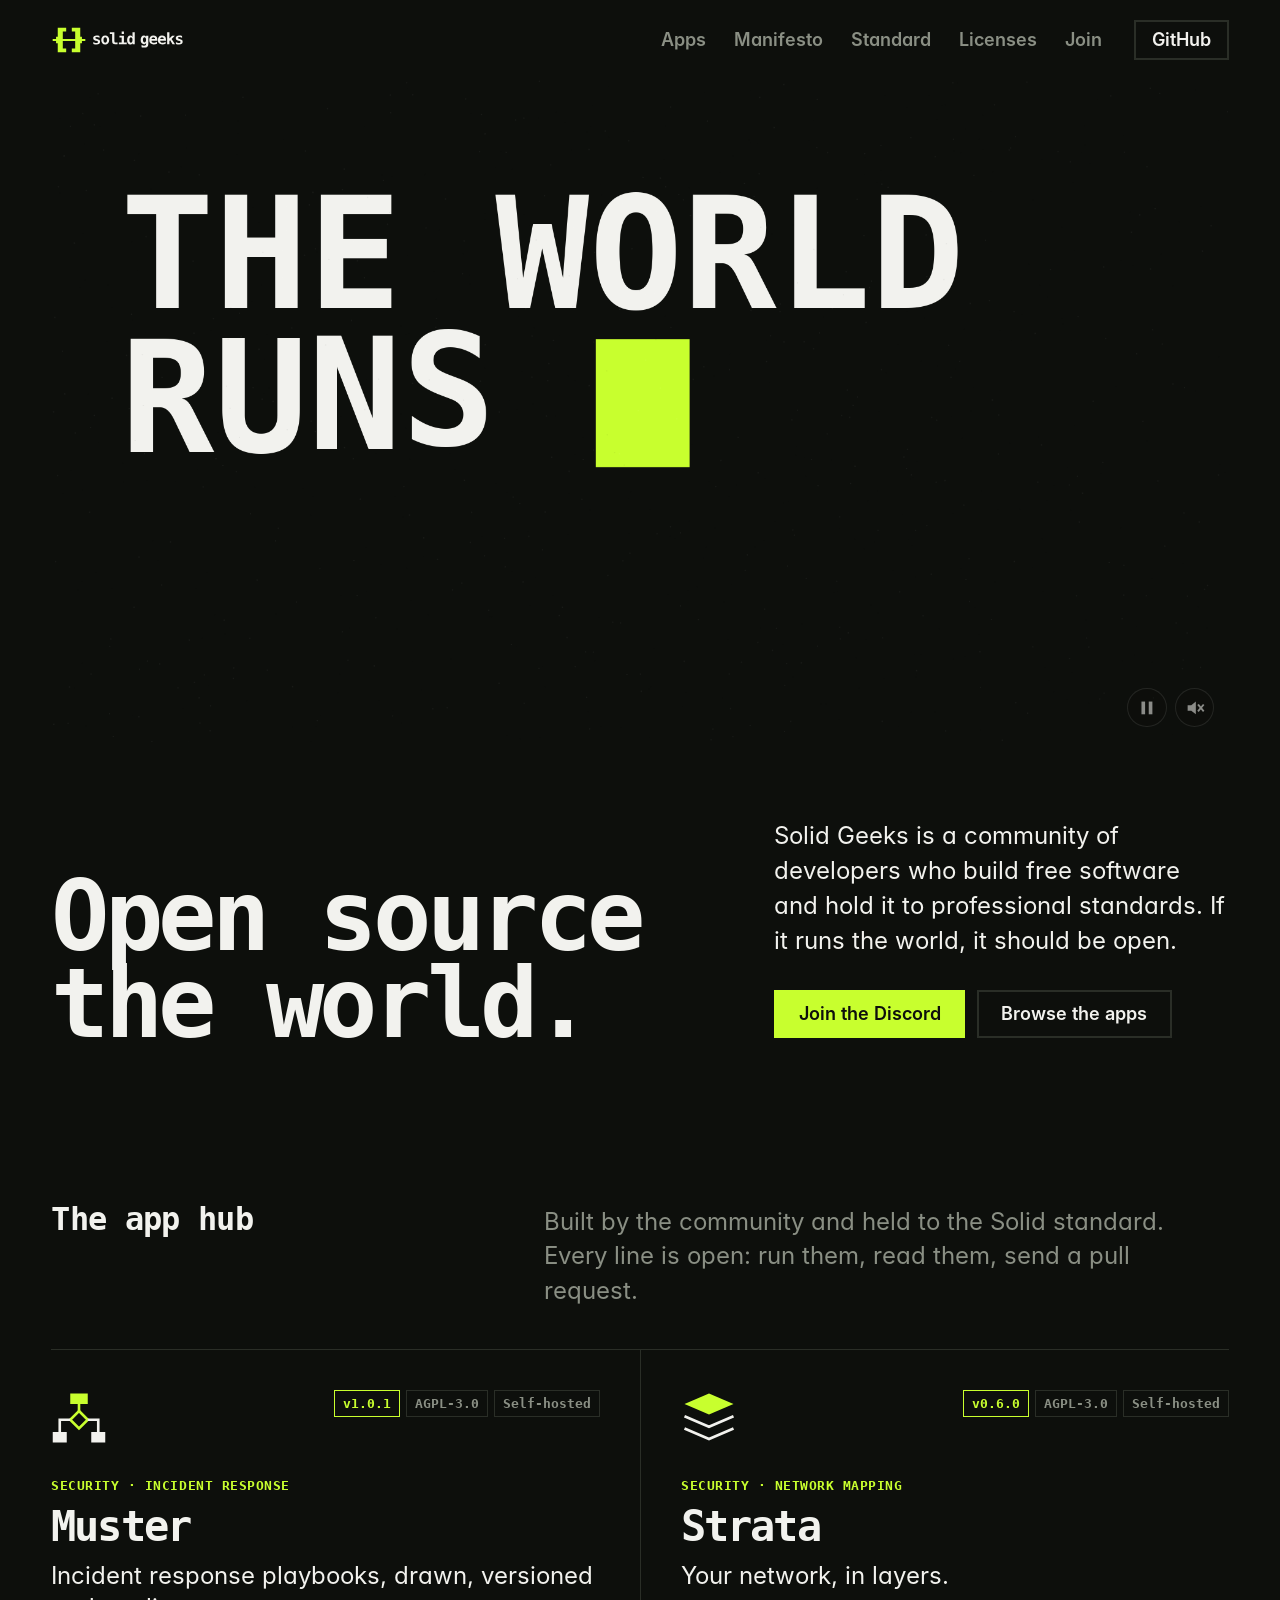
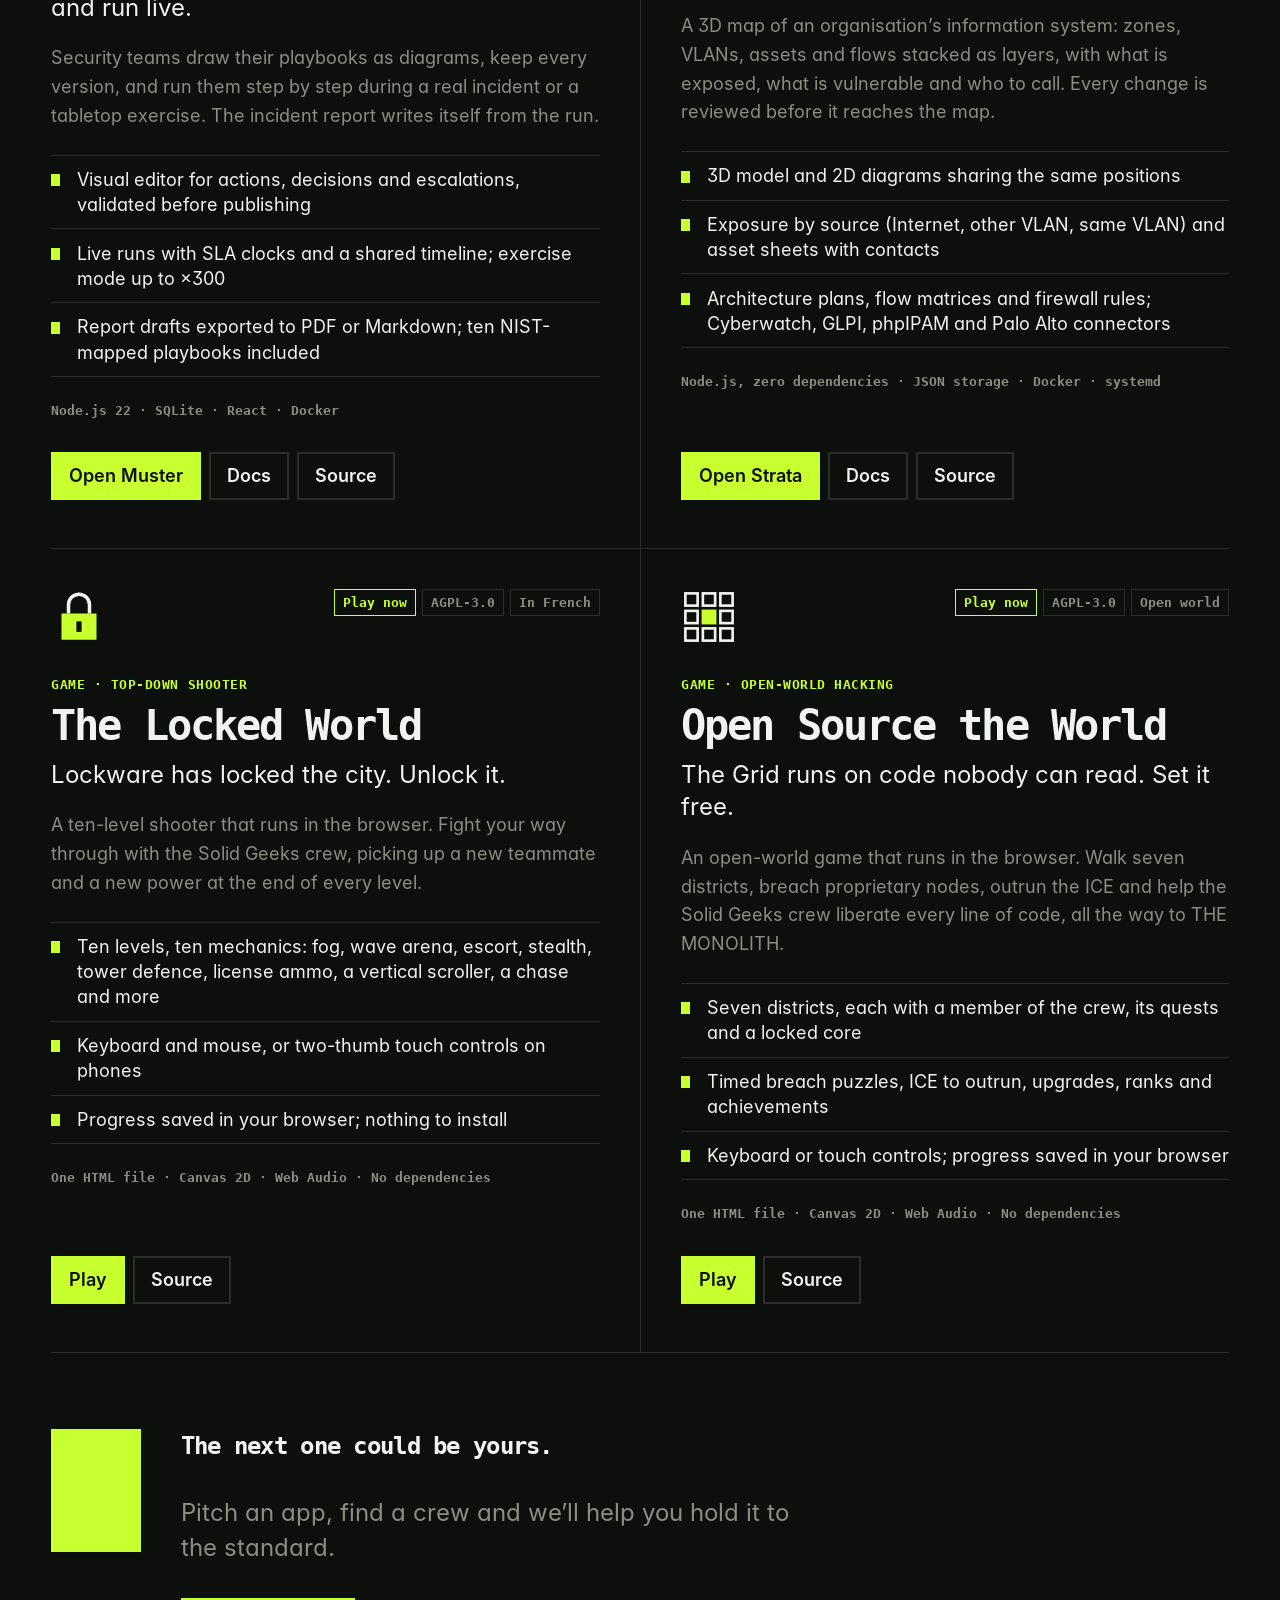
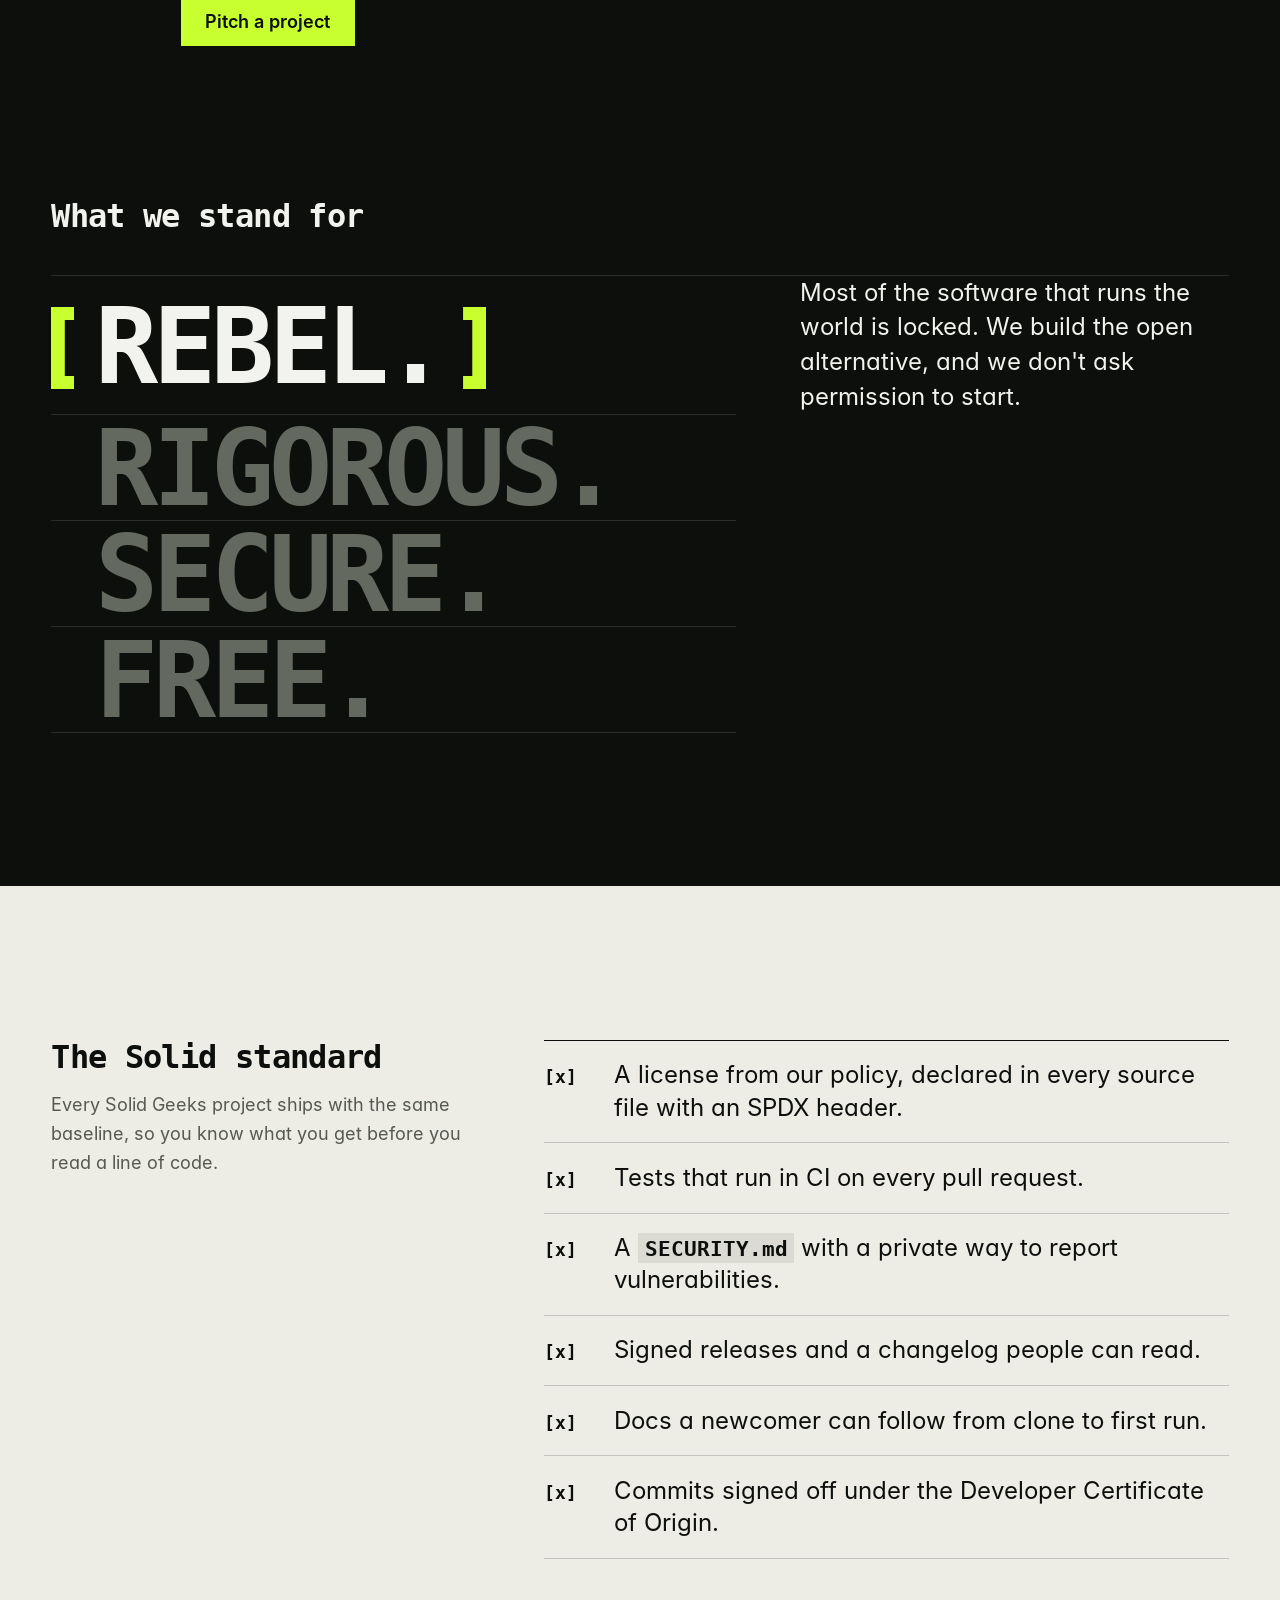
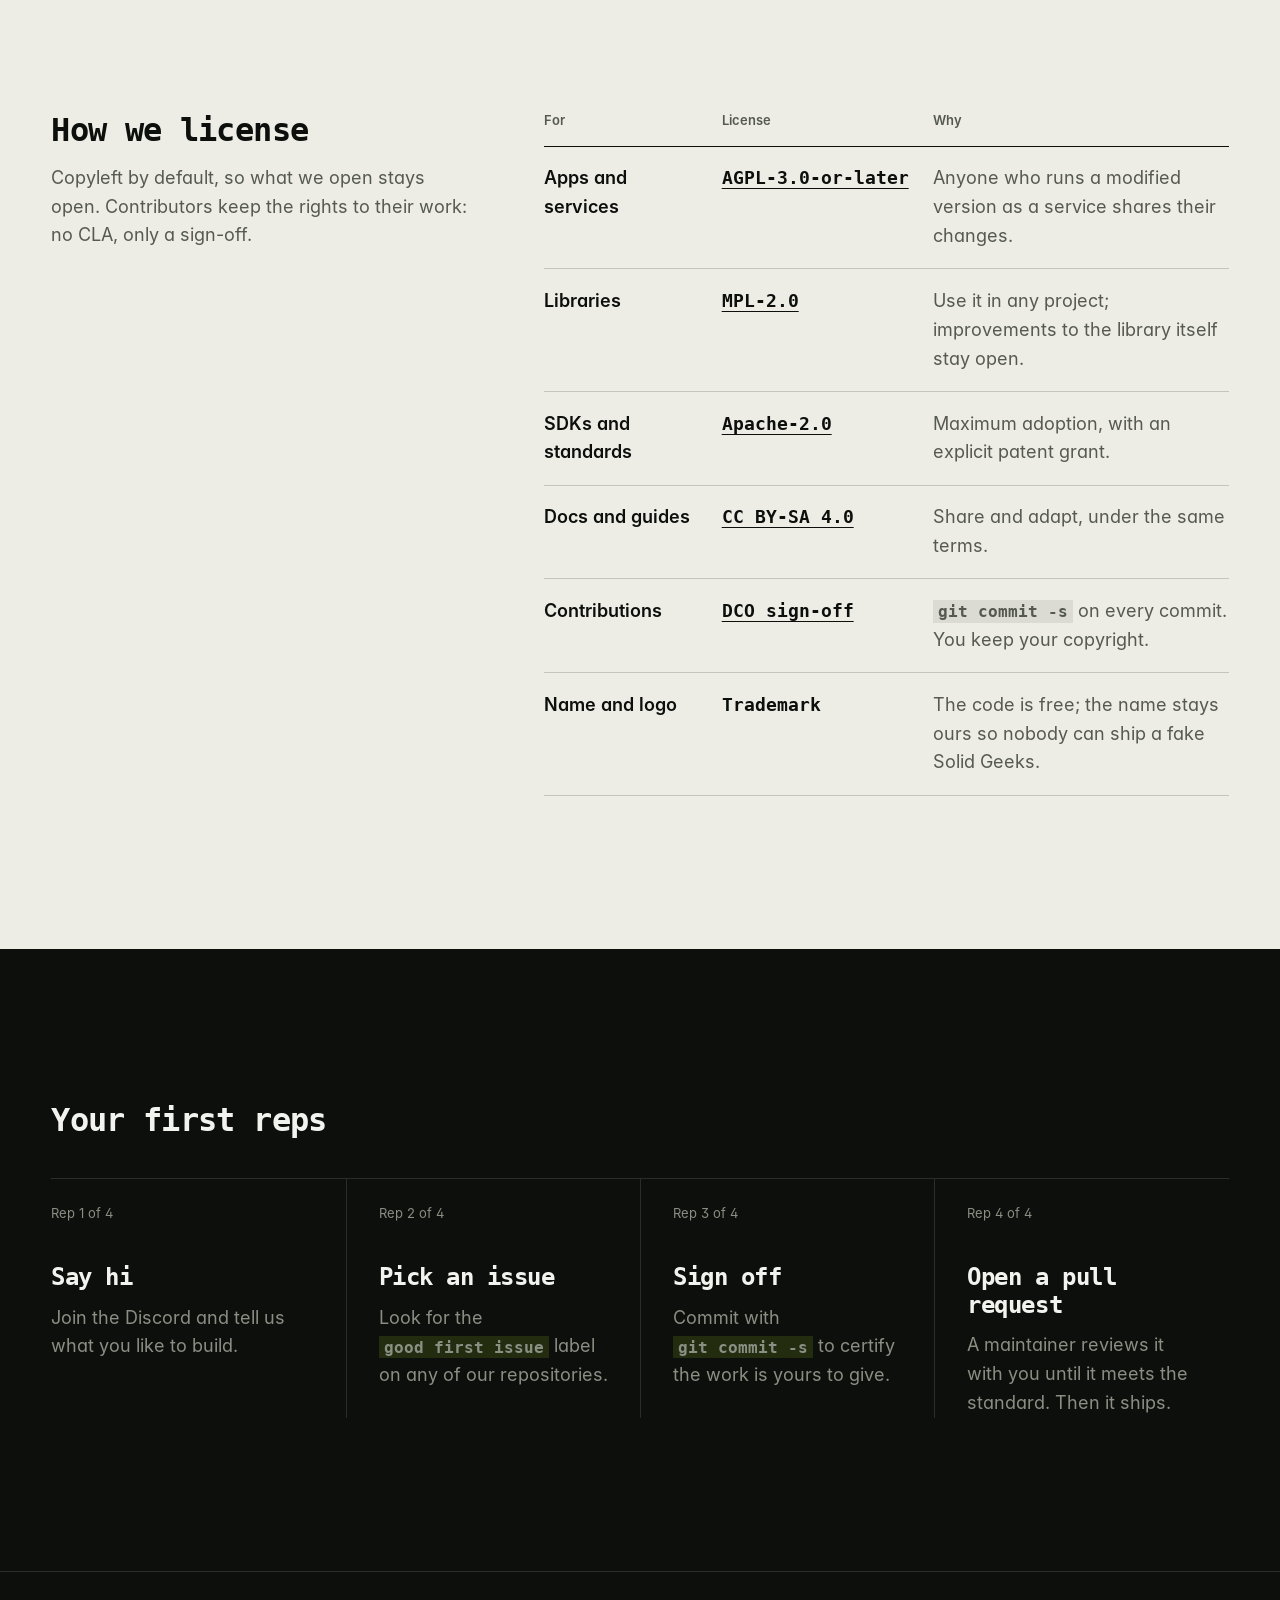
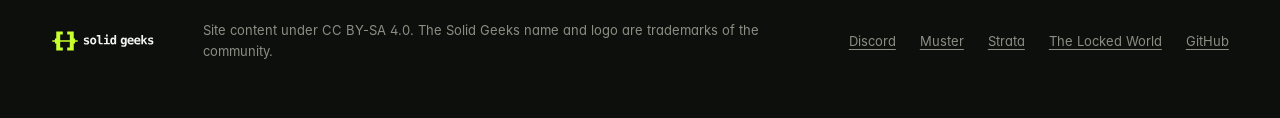
==== commit 6d51942b: "Hub: Strata 0.6.0 Co-Authored-By: Claude Opus 5.5 <noreply@anthropic.com> Signed-off-by: 0b3l1X-Soli" ====
--- a/index.html
+++ b/index.html
@@ -86,7 +86,7 @@
         <div class="app-top">
           <svg class="app-glyph" aria-hidden="true" focusable="false" viewBox="0 0 64 64"><path d="M32 4l28 12-28 12L4 16z" fill="#C8FF2E"/><path d="M4 30l28 12 28-12" fill="none" stroke="#F2F2EE" stroke-width="3"/><path d="M4 44l28 12 28-12" fill="none" stroke="#F2F2EE" stroke-width="3"/></svg>
           <ul class="app-meta" aria-label="Release facts">
-            <li>v0.5.5</li><li>AGPL-3.0</li><li>Self-hosted</li>
+            <li>v0.6.0</li><li>AGPL-3.0</li><li>Self-hosted</li>
           </ul>
         </div>
         <p class="app-kind">Security &middot; Network mapping</p>
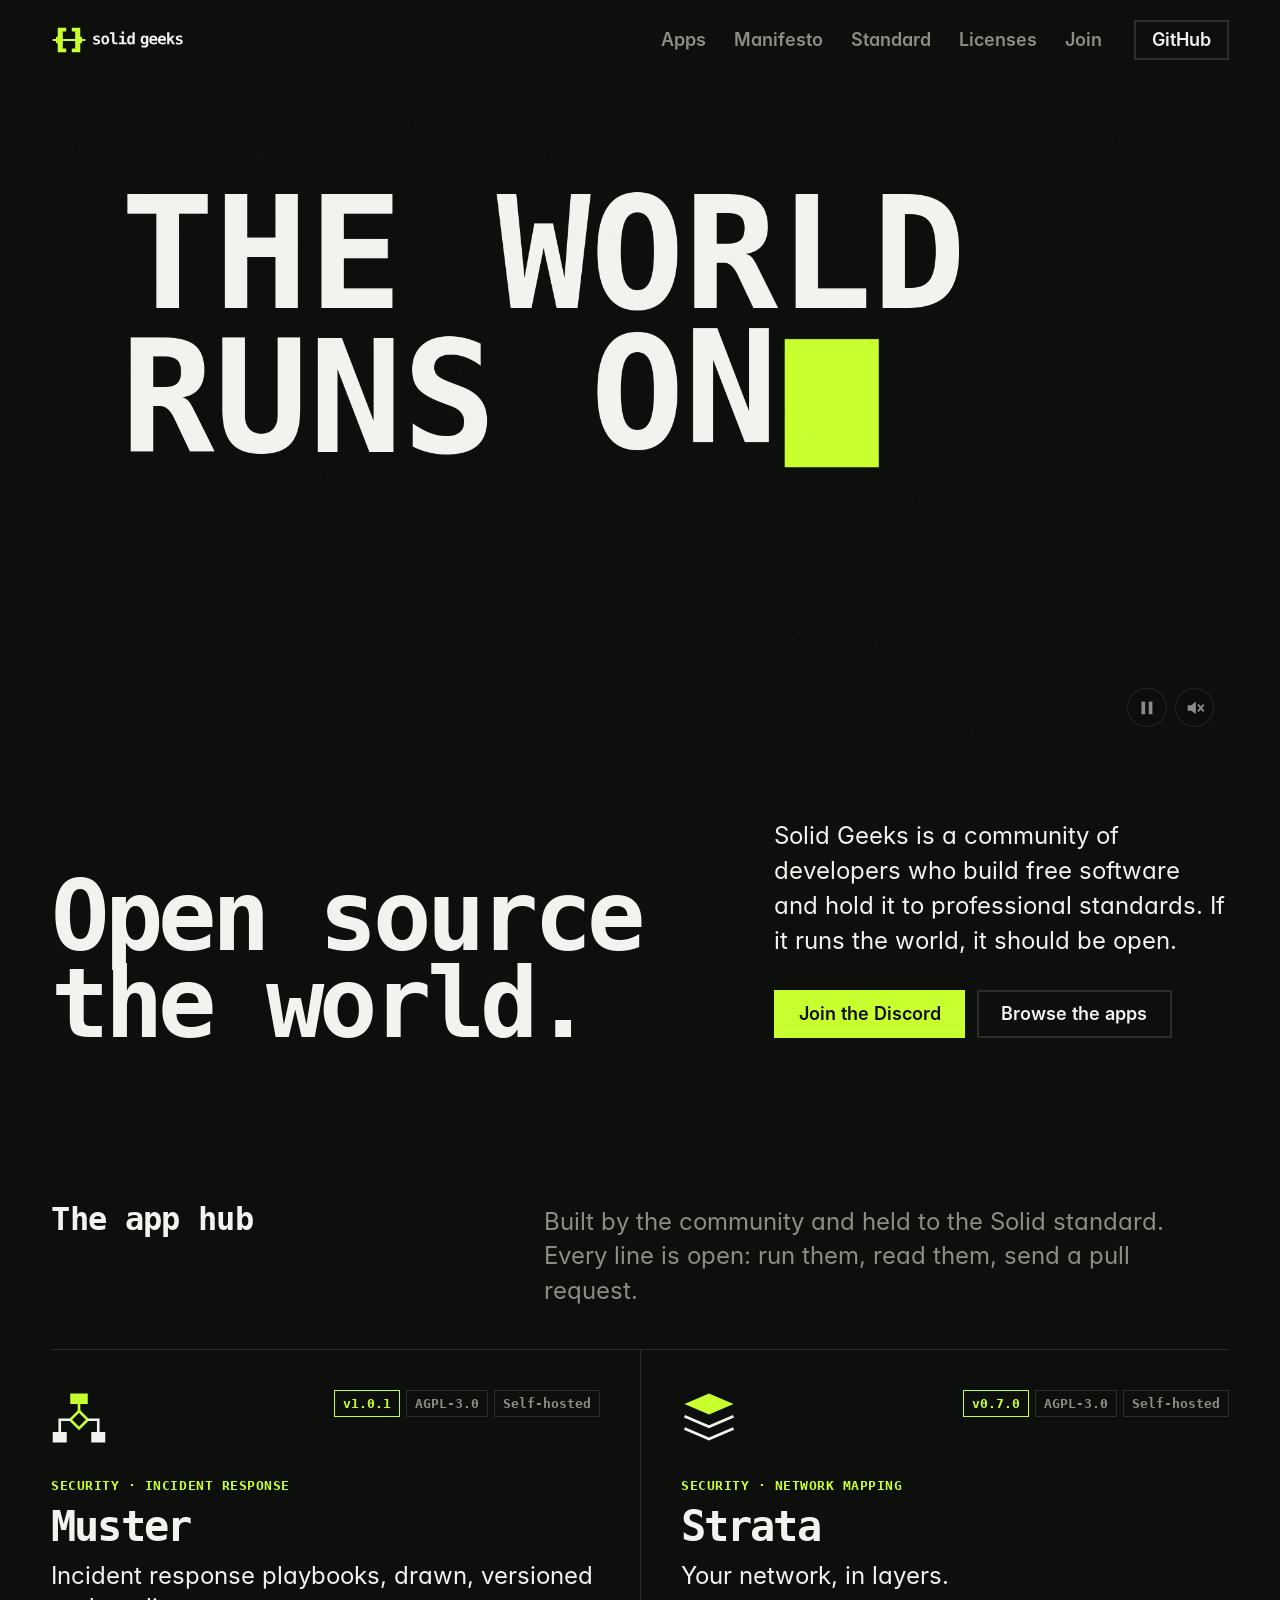
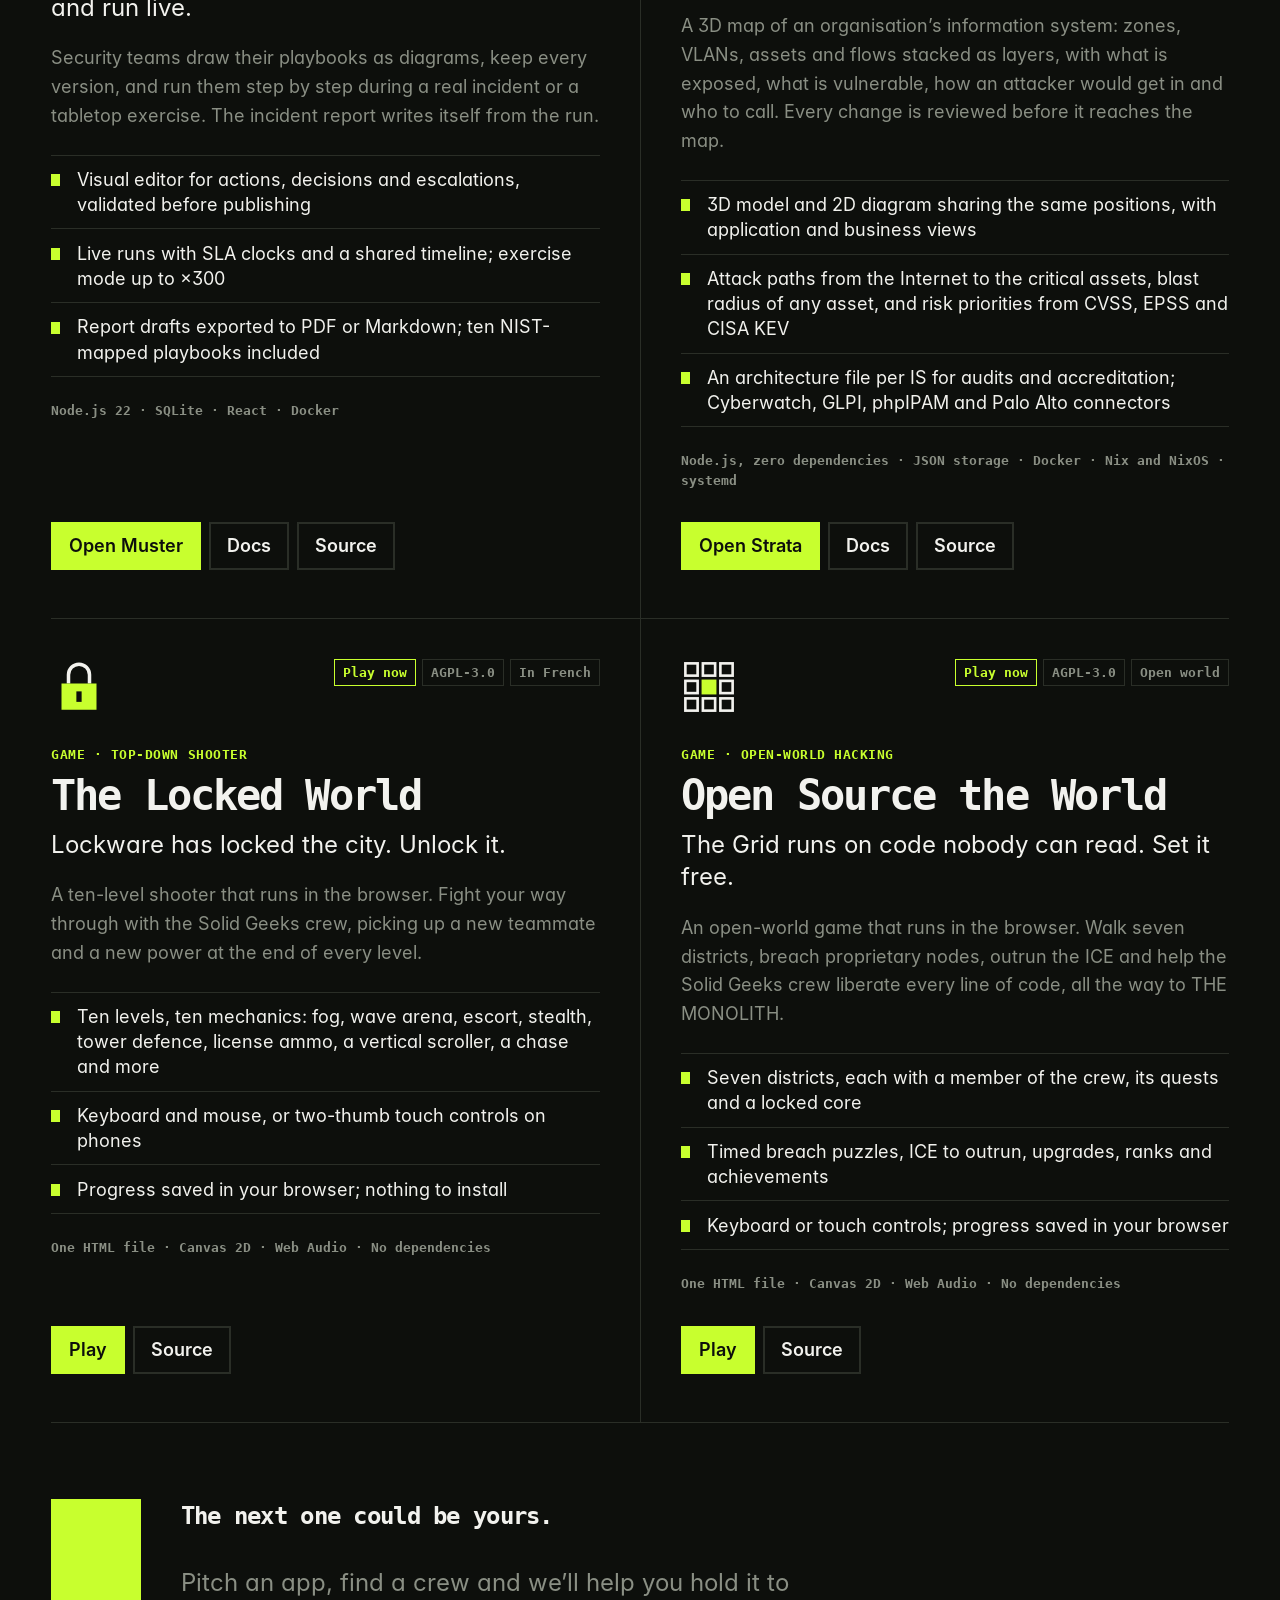
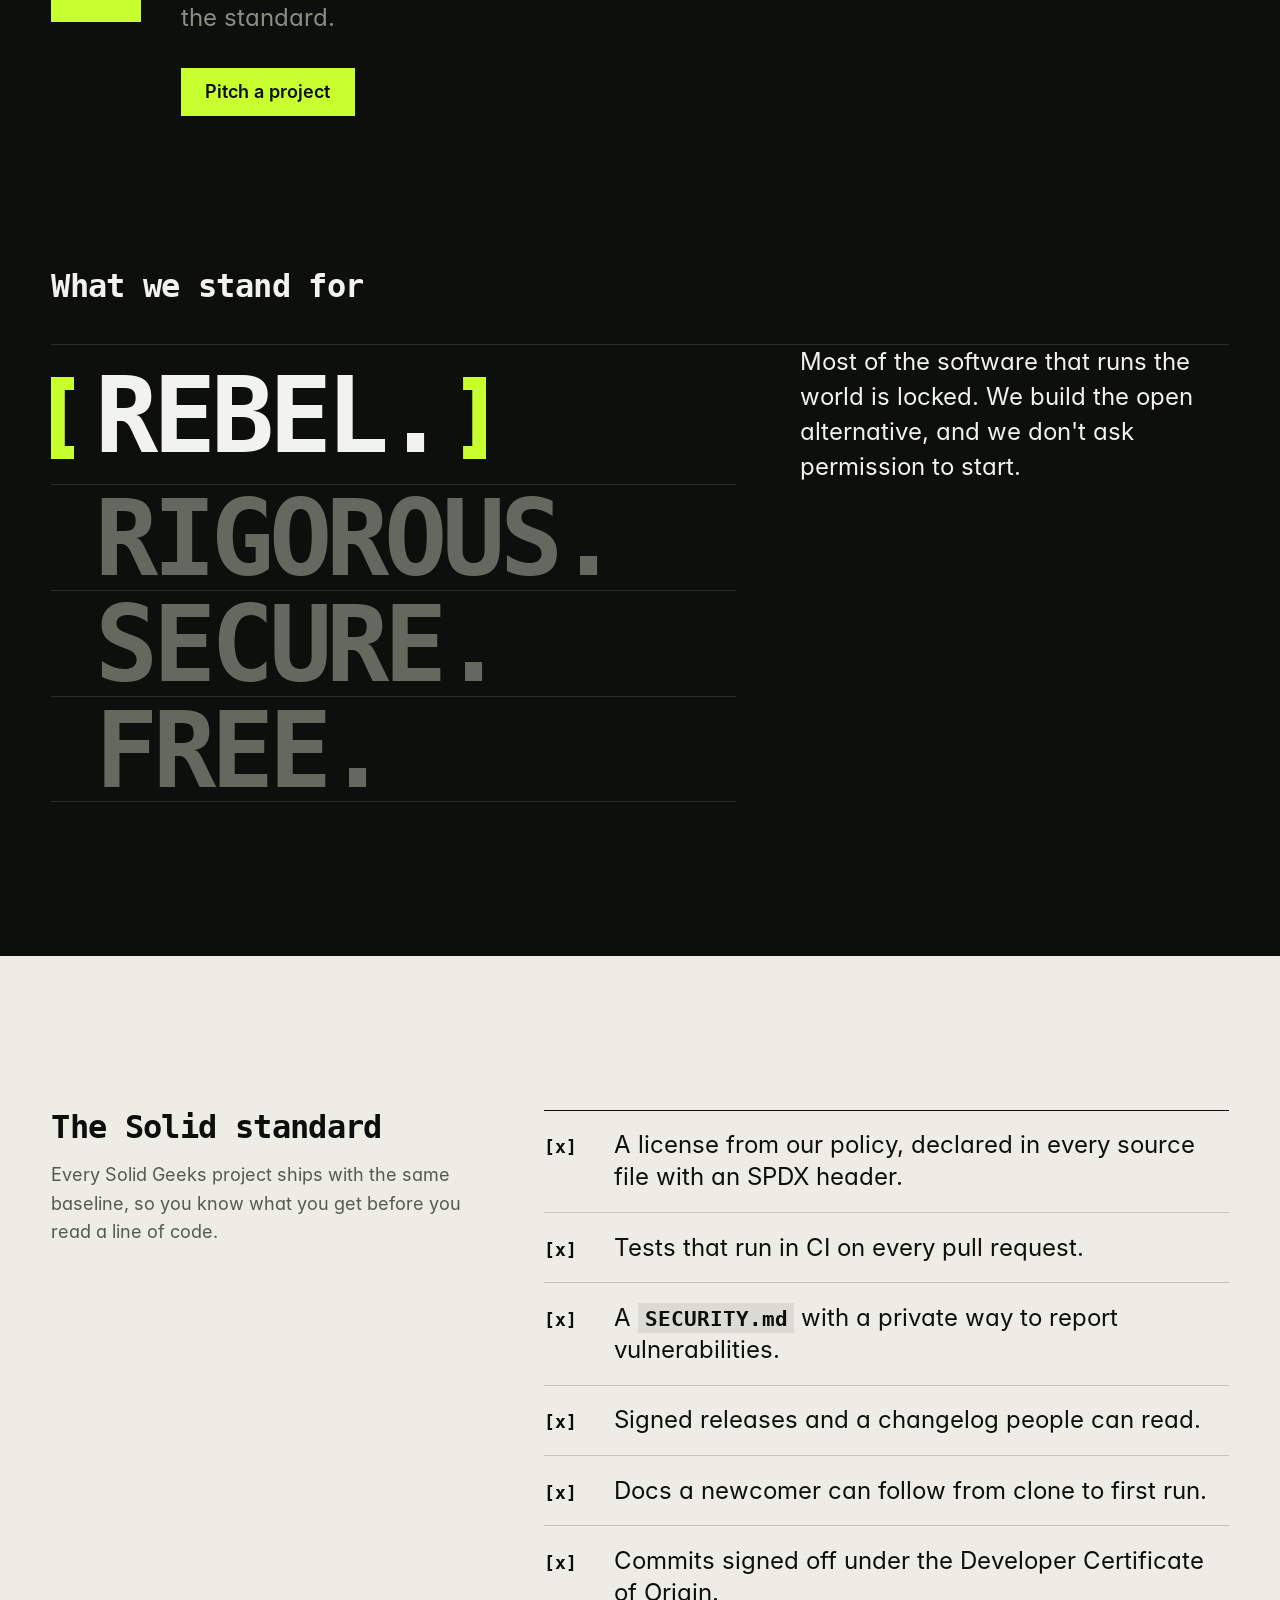
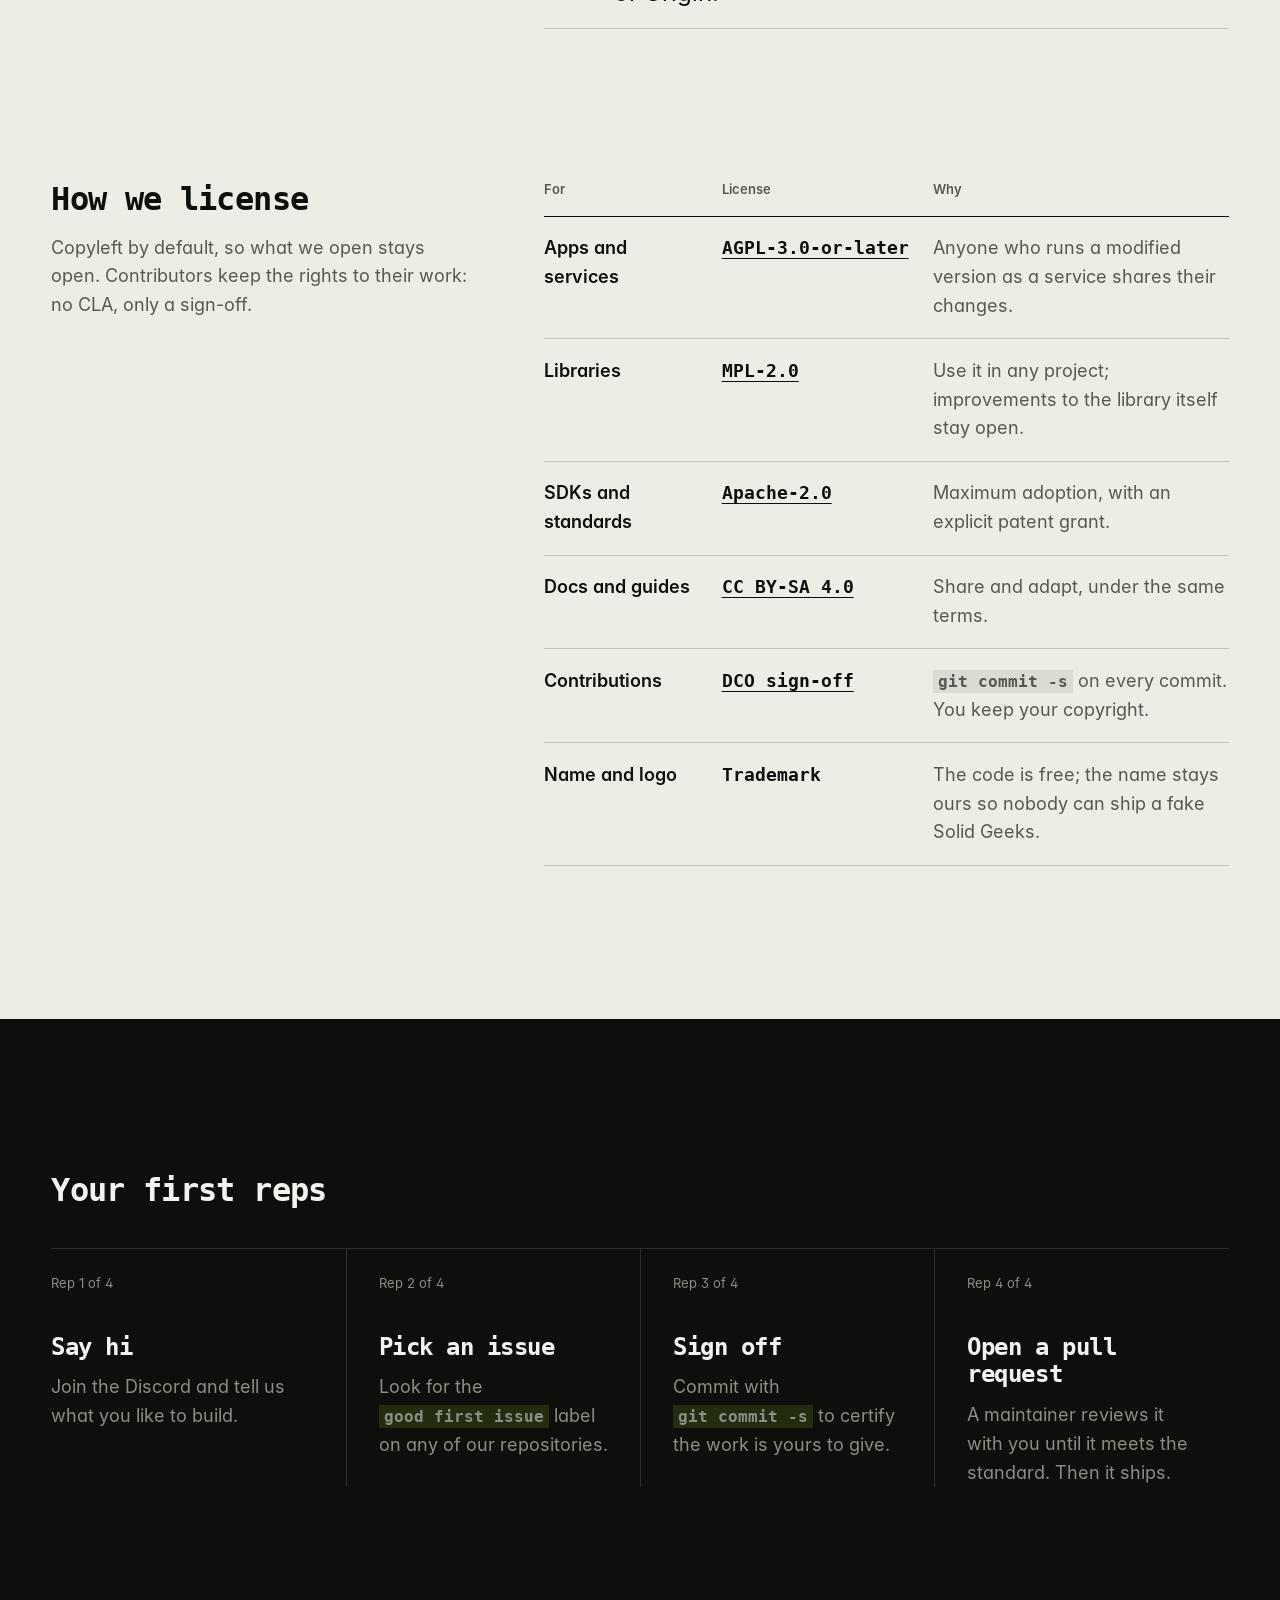
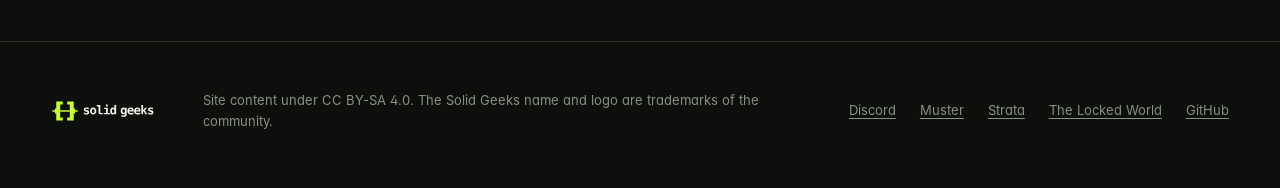
==== commit e7af6ba5: "Strata card: v0.7.0, attack paths, architecture files, Nix and NixOS Co-Authored-By: Claude Opus 5.5" ====
--- a/index.html
+++ b/index.html
@@ -86,19 +86,19 @@
         <div class="app-top">
           <svg class="app-glyph" aria-hidden="true" focusable="false" viewBox="0 0 64 64"><path d="M32 4l28 12-28 12L4 16z" fill="#C8FF2E"/><path d="M4 30l28 12 28-12" fill="none" stroke="#F2F2EE" stroke-width="3"/><path d="M4 44l28 12 28-12" fill="none" stroke="#F2F2EE" stroke-width="3"/></svg>
           <ul class="app-meta" aria-label="Release facts">
-            <li>v0.6.0</li><li>AGPL-3.0</li><li>Self-hosted</li>
+            <li>v0.7.0</li><li>AGPL-3.0</li><li>Self-hosted</li>
           </ul>
         </div>
         <p class="app-kind">Security &middot; Network mapping</p>
         <h3 class="app-name" id="app-strata">Strata</h3>
         <p class="app-tag">Your network, in layers.</p>
-        <p class="app-desc">A 3D map of an organisation&rsquo;s information system: zones, VLANs, assets and flows stacked as layers, with what is exposed, what is vulnerable and who to call. Every change is reviewed before it reaches the map.</p>
-        <ul class="app-feats">
-          <li>3D model and 2D diagrams sharing the same positions</li>
-          <li>Exposure by source (Internet, other VLAN, same VLAN) and asset sheets with contacts</li>
-          <li>Architecture plans, flow matrices and firewall rules; Cyberwatch, GLPI, phpIPAM and Palo Alto connectors</li>
-        </ul>
-        <p class="app-stack">Node.js, zero dependencies &middot; JSON storage &middot; Docker &middot; systemd</p>
+        <p class="app-desc">A 3D map of an organisation&rsquo;s information system: zones, VLANs, assets and flows stacked as layers, with what is exposed, what is vulnerable, how an attacker would get in and who to call. Every change is reviewed before it reaches the map.</p>
+        <ul class="app-feats">
+          <li>3D model and 2D diagram sharing the same positions, with application and business views</li>
+          <li>Attack paths from the Internet to the critical assets, blast radius of any asset, and risk priorities from CVSS, EPSS and CISA KEV</li>
+          <li>An architecture file per IS for audits and accreditation; Cyberwatch, GLPI, phpIPAM and Palo Alto connectors</li>
+        </ul>
+        <p class="app-stack">Node.js, zero dependencies &middot; JSON storage &middot; Docker &middot; Nix and NixOS &middot; systemd</p>
         <div class="actions">
           <a class="btn btn-volt" href="https://solidgeeks.github.io/strata/">Open Strata</a>
           <a class="btn btn-ghost" href="https://solidgeeks.github.io/strata/docs.html">Docs</a>
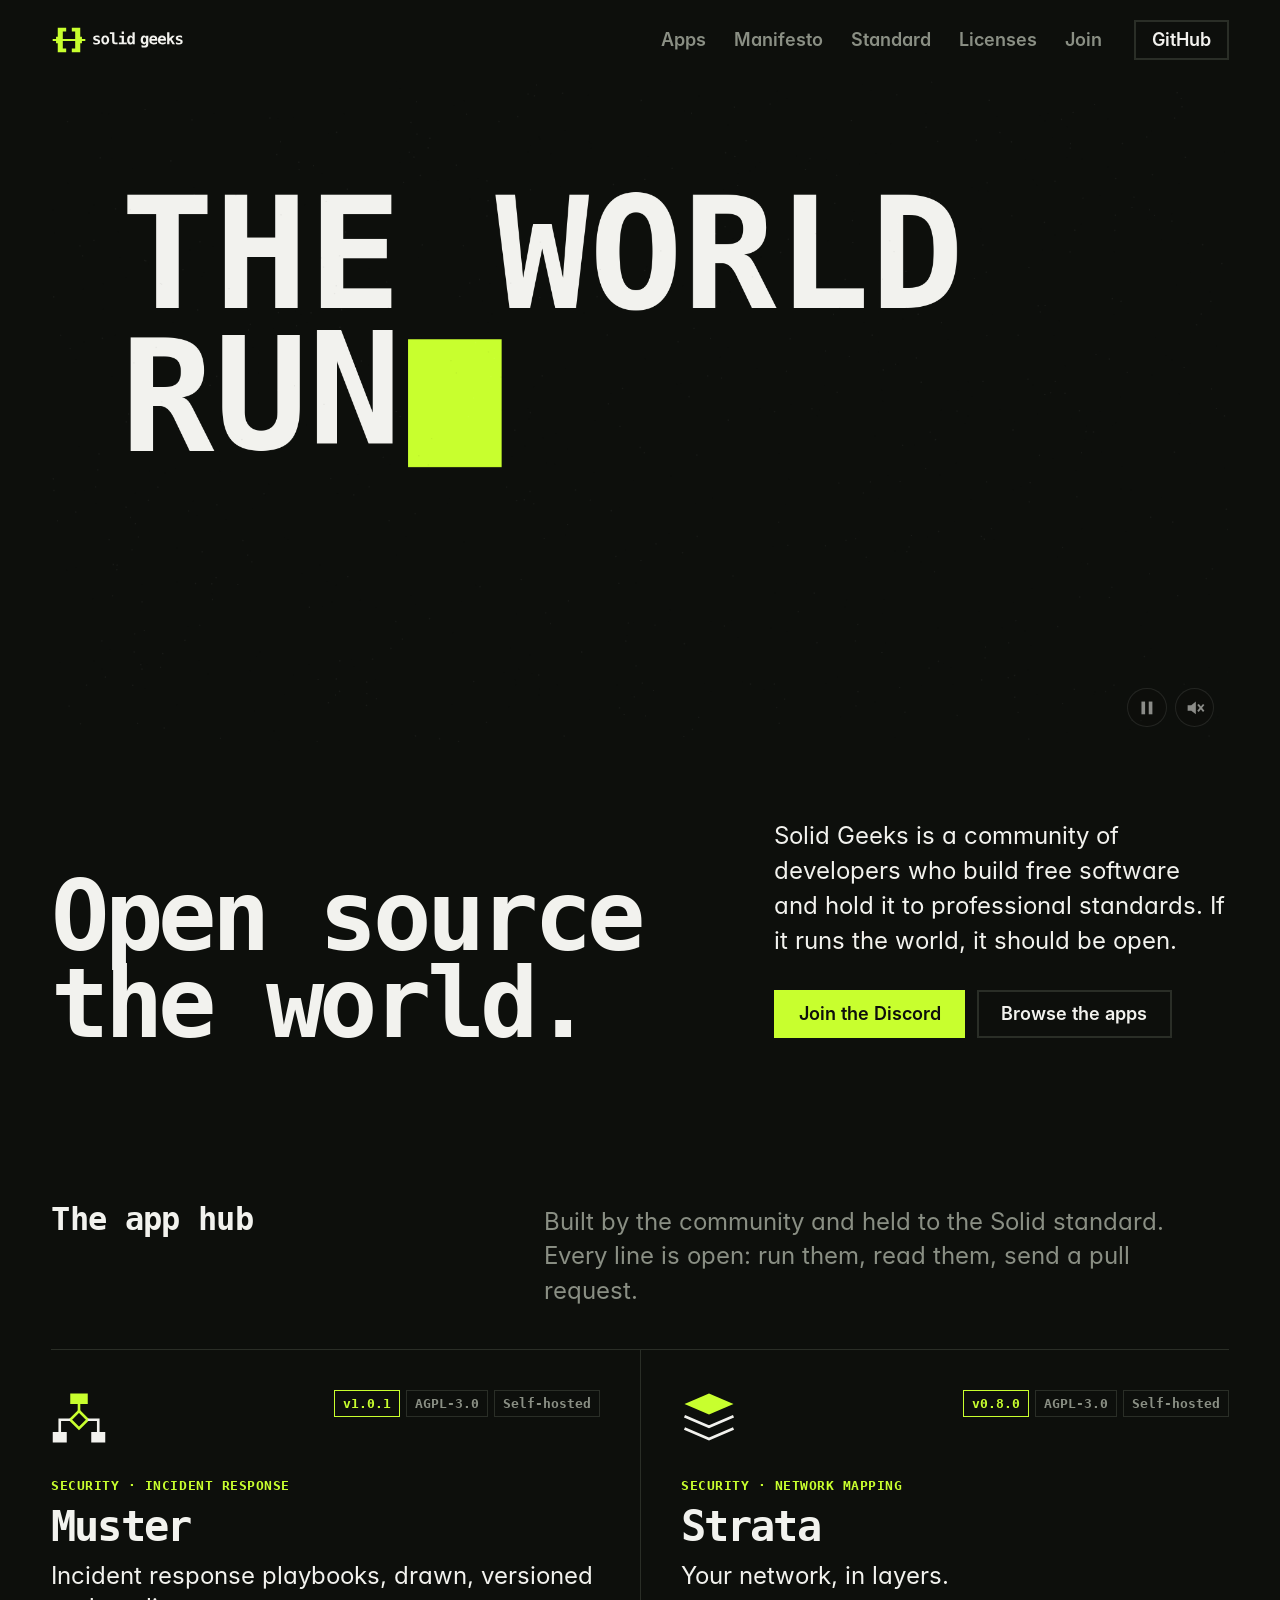
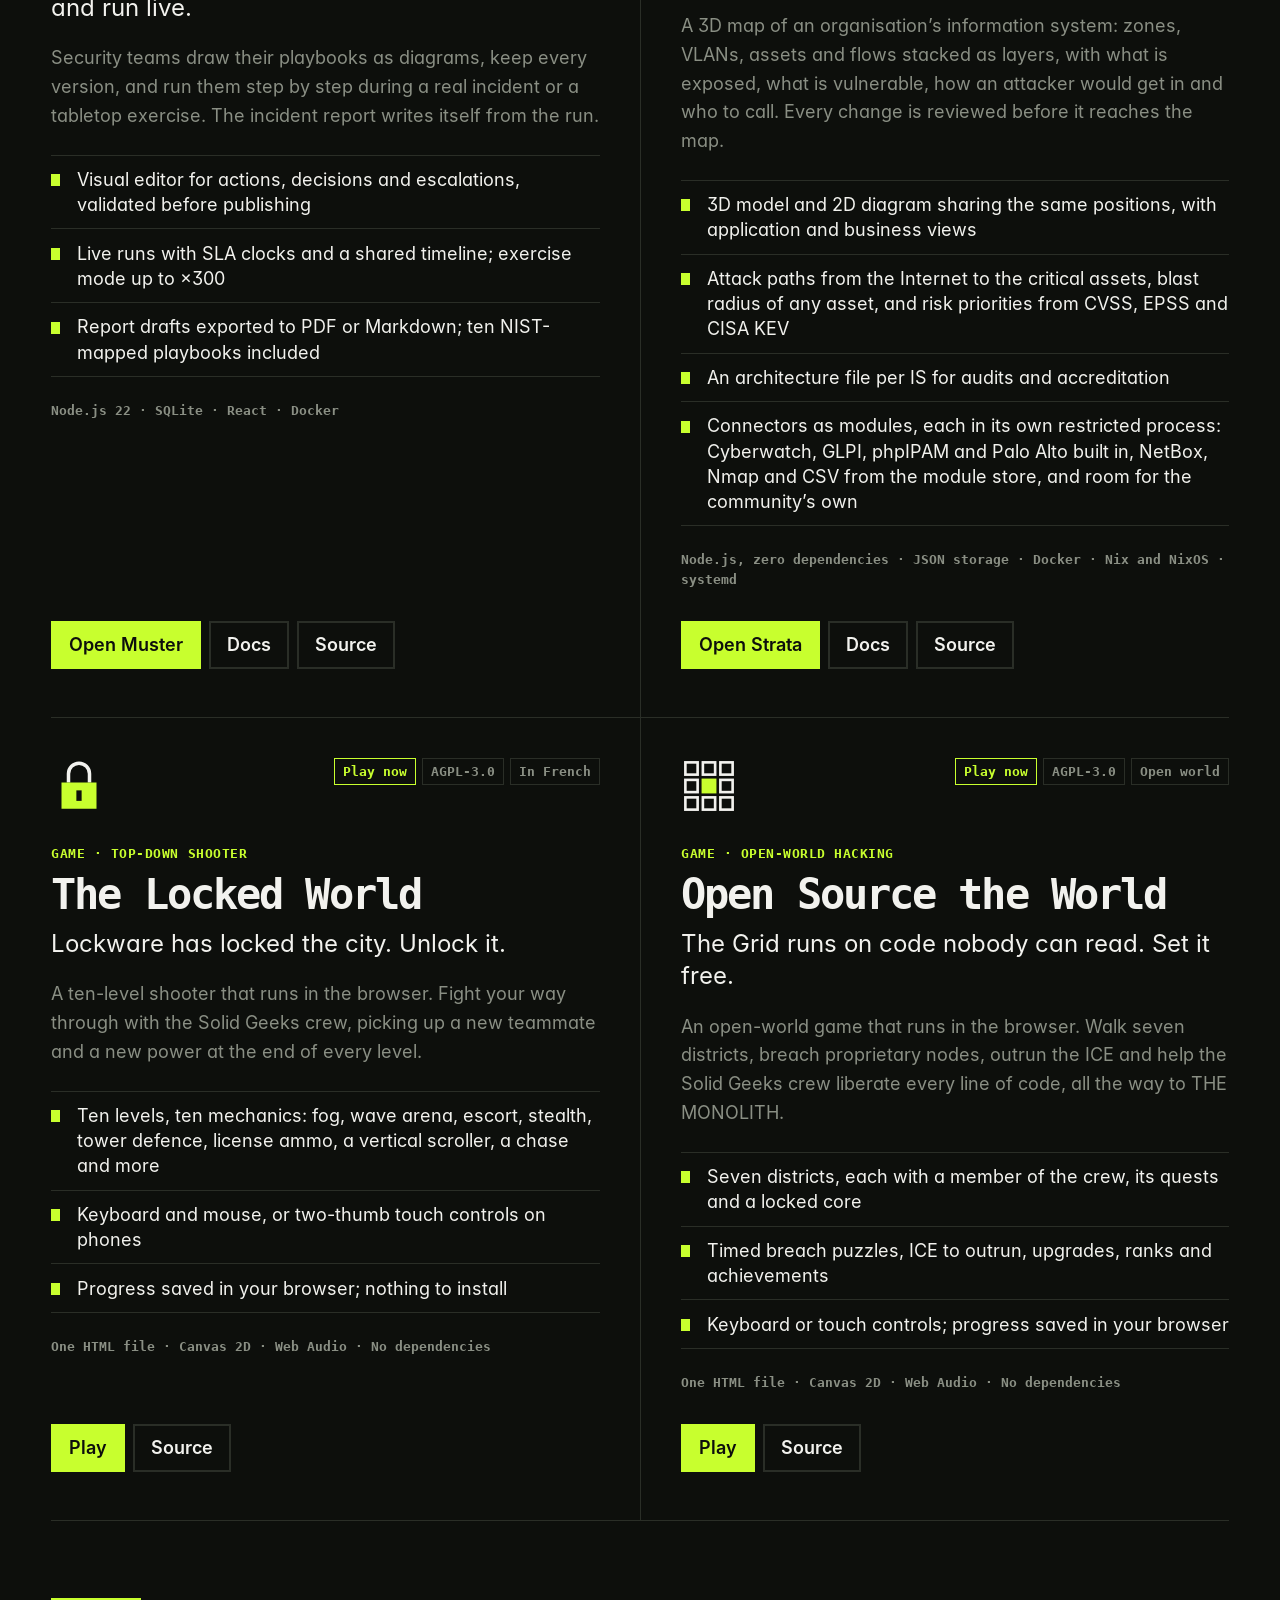
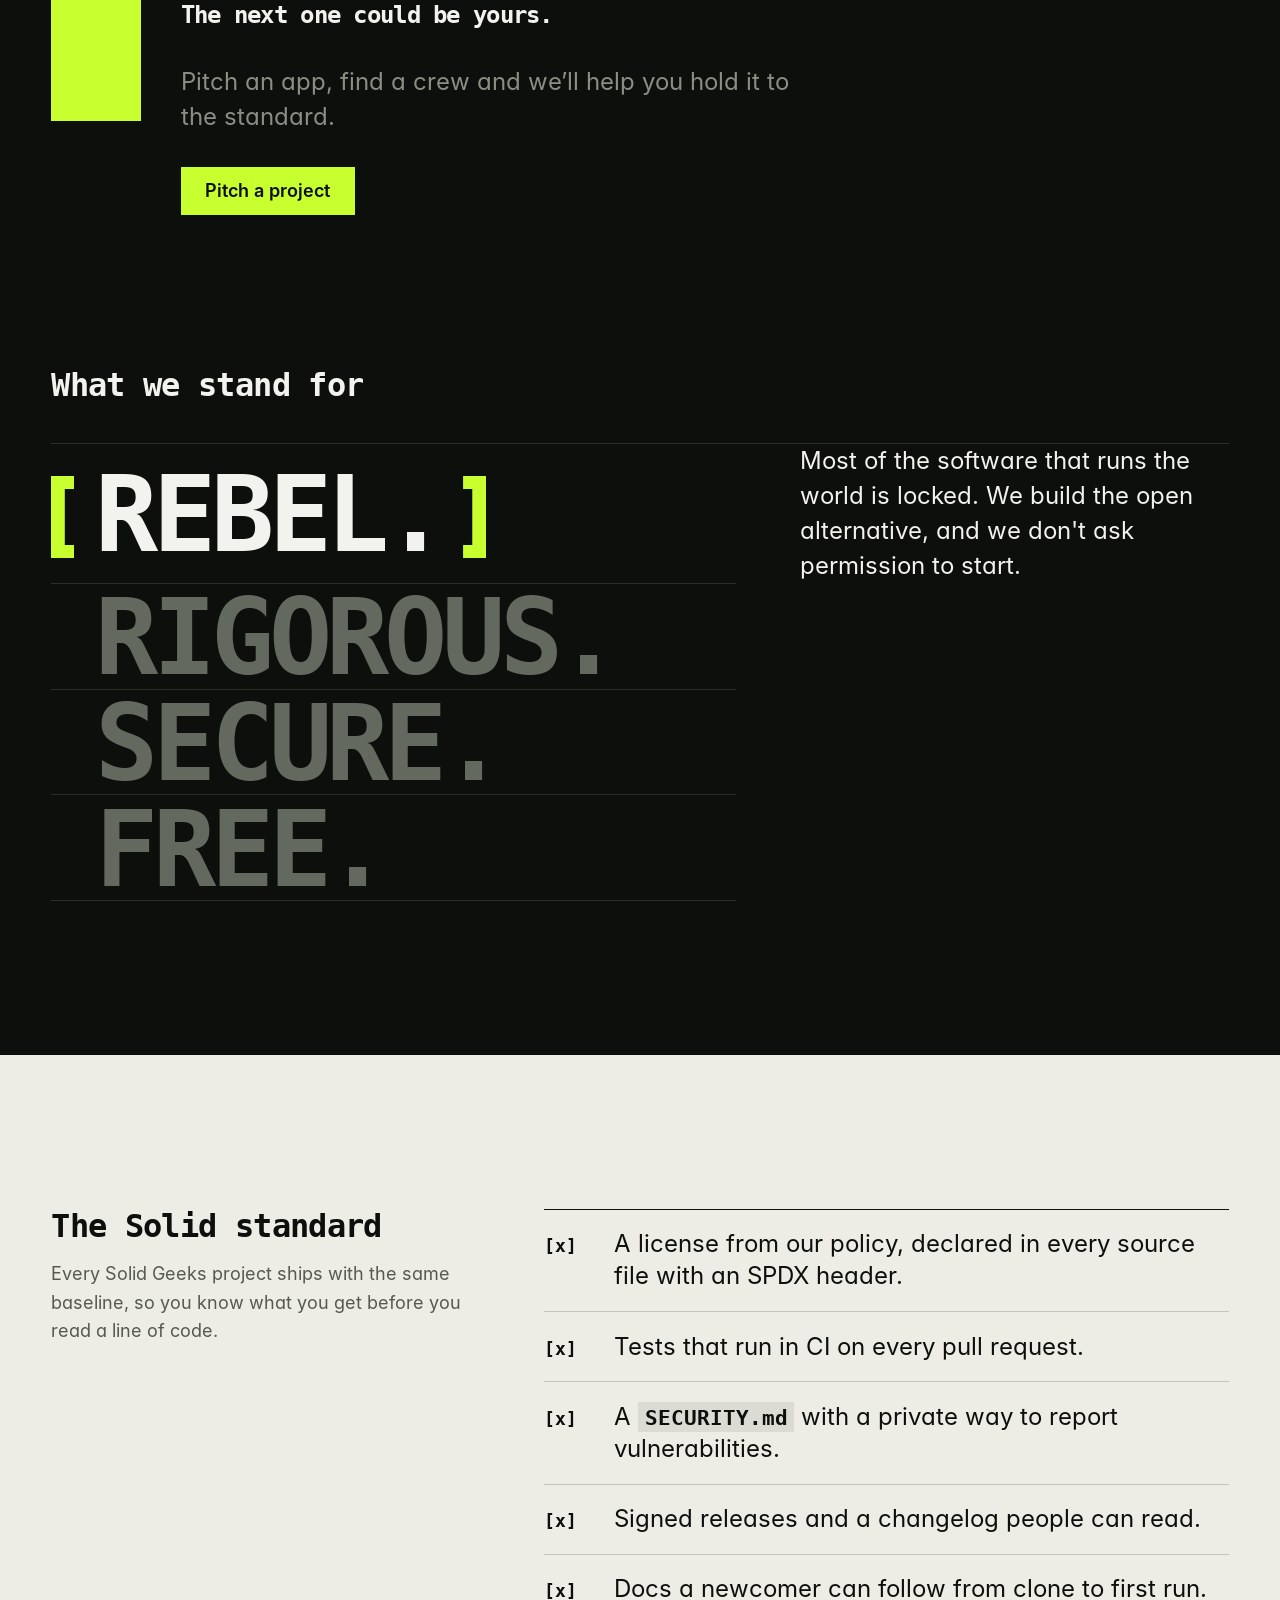
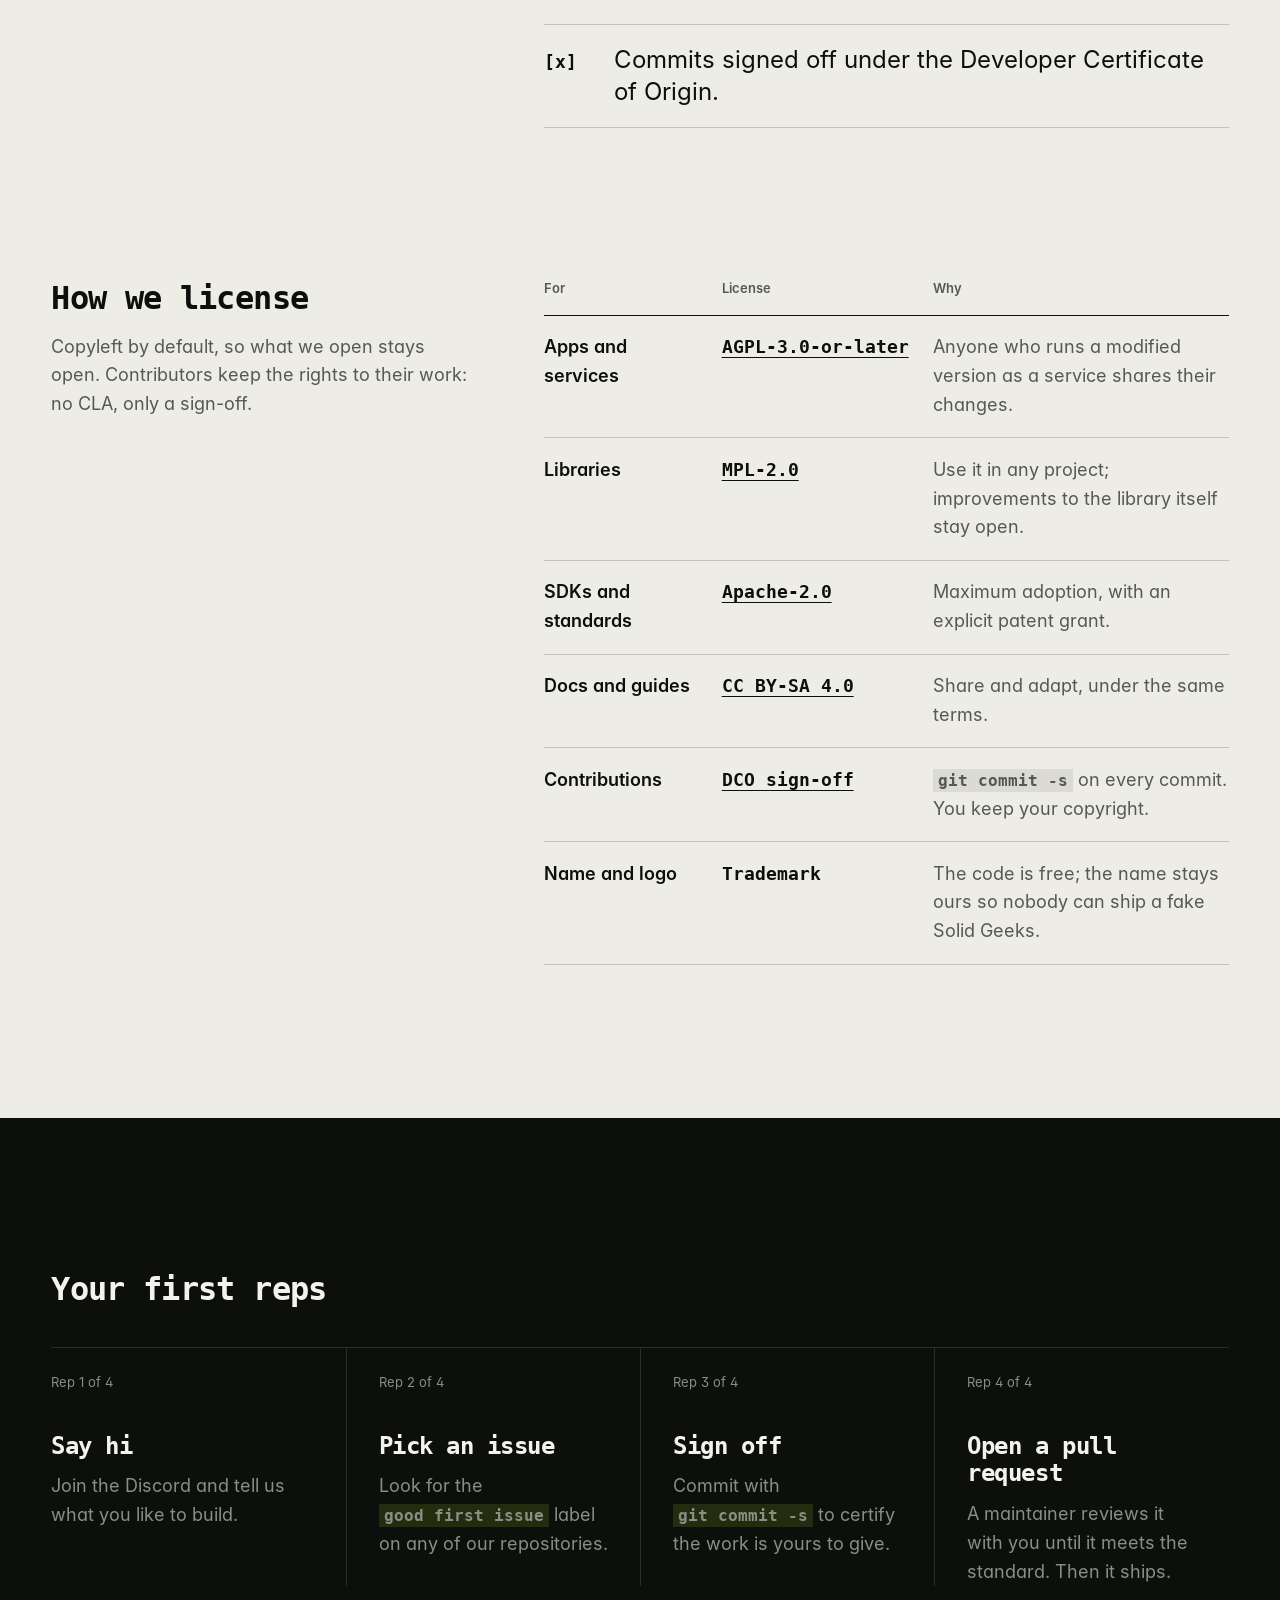
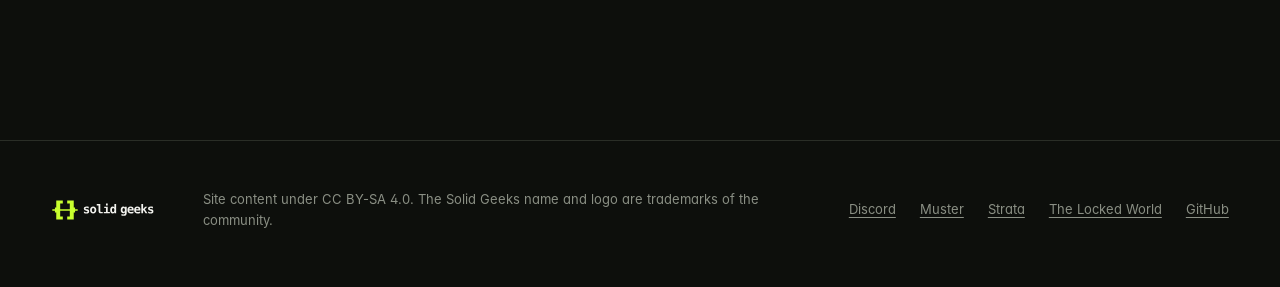
==== commit 19bfaf3b: "Strata card: v0.8.0, connector modules and the module store Co-Authored-By: Claude Opus 5.5 <noreply" ====
--- a/index.html
+++ b/index.html
@@ -86,7 +86,7 @@
         <div class="app-top">
           <svg class="app-glyph" aria-hidden="true" focusable="false" viewBox="0 0 64 64"><path d="M32 4l28 12-28 12L4 16z" fill="#C8FF2E"/><path d="M4 30l28 12 28-12" fill="none" stroke="#F2F2EE" stroke-width="3"/><path d="M4 44l28 12 28-12" fill="none" stroke="#F2F2EE" stroke-width="3"/></svg>
           <ul class="app-meta" aria-label="Release facts">
-            <li>v0.7.0</li><li>AGPL-3.0</li><li>Self-hosted</li>
+            <li>v0.8.0</li><li>AGPL-3.0</li><li>Self-hosted</li>
           </ul>
         </div>
         <p class="app-kind">Security &middot; Network mapping</p>
@@ -96,7 +96,8 @@
         <ul class="app-feats">
           <li>3D model and 2D diagram sharing the same positions, with application and business views</li>
           <li>Attack paths from the Internet to the critical assets, blast radius of any asset, and risk priorities from CVSS, EPSS and CISA KEV</li>
-          <li>An architecture file per IS for audits and accreditation; Cyberwatch, GLPI, phpIPAM and Palo Alto connectors</li>
+          <li>An architecture file per IS for audits and accreditation</li>
+          <li>Connectors as modules, each in its own restricted process: Cyberwatch, GLPI, phpIPAM and Palo Alto built in, NetBox, Nmap and CSV from the module store, and room for the community&rsquo;s own</li>
         </ul>
         <p class="app-stack">Node.js, zero dependencies &middot; JSON storage &middot; Docker &middot; Nix and NixOS &middot; systemd</p>
         <div class="actions">
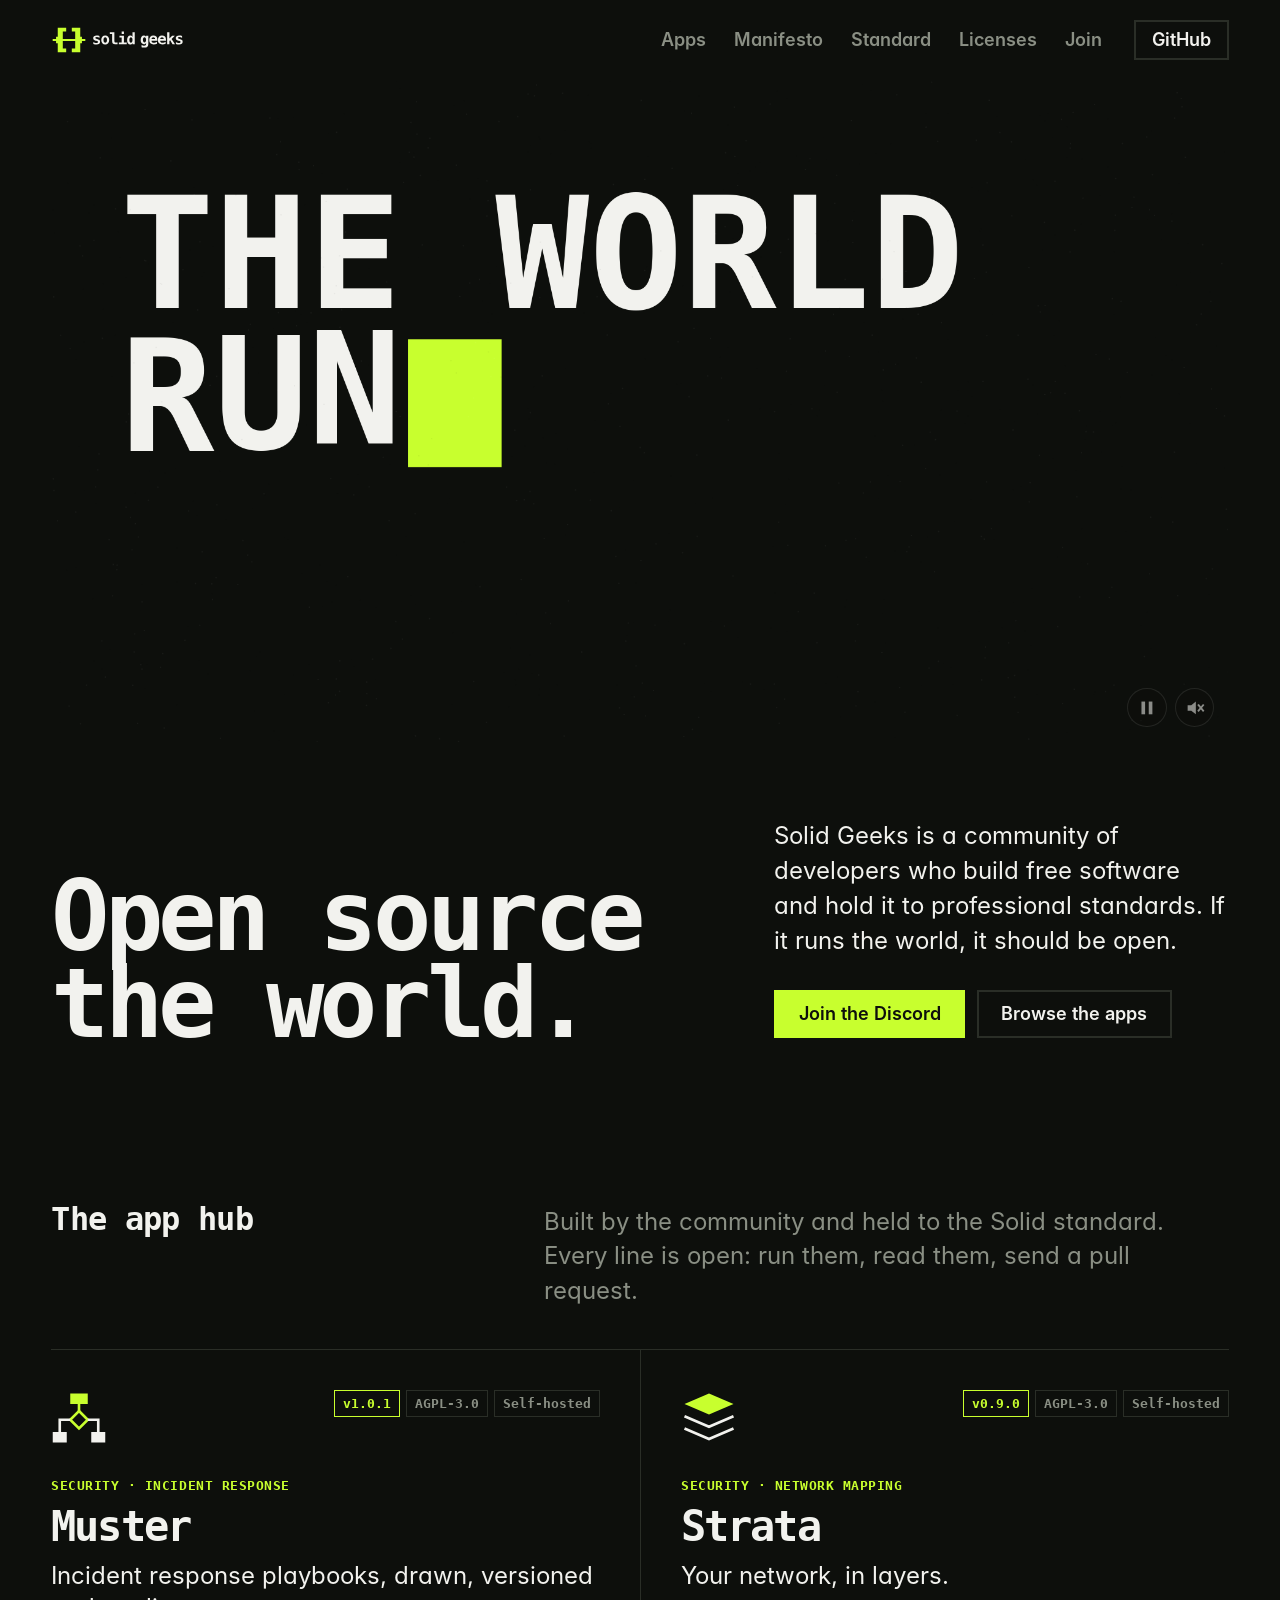
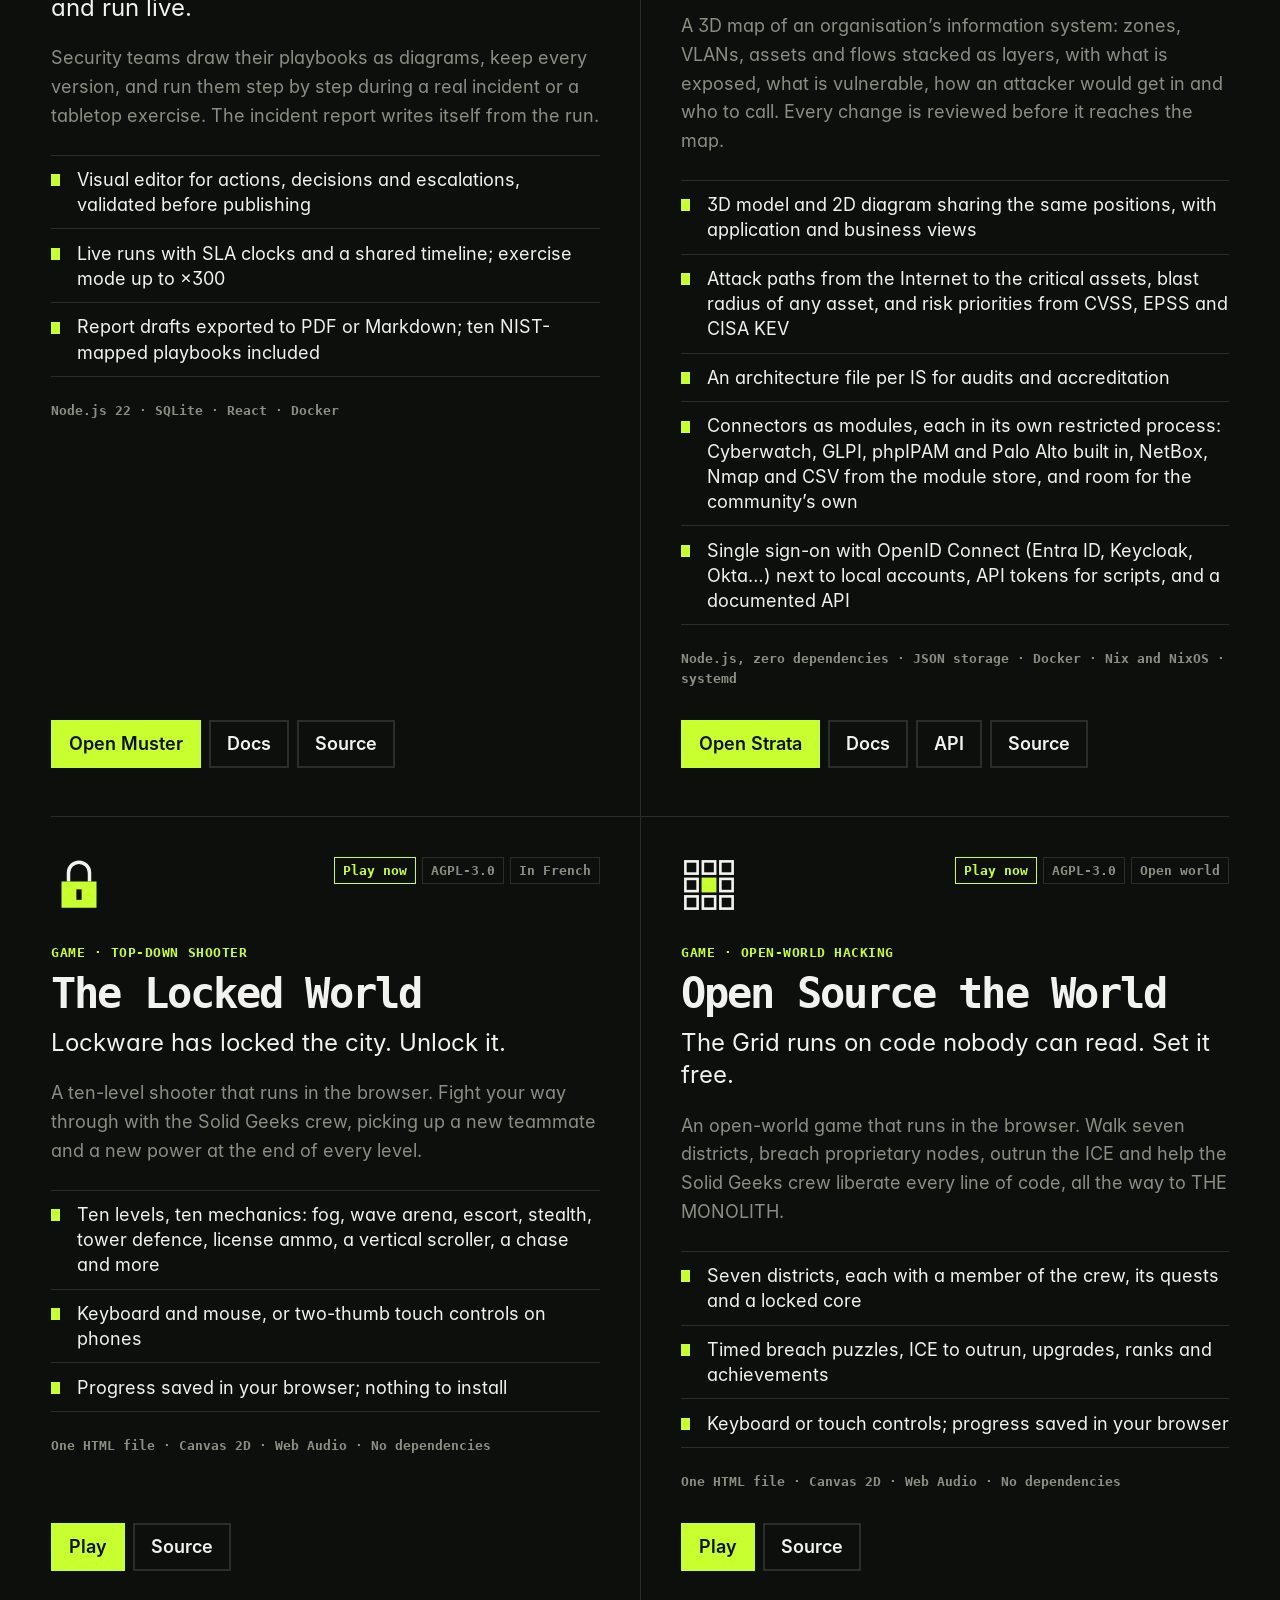
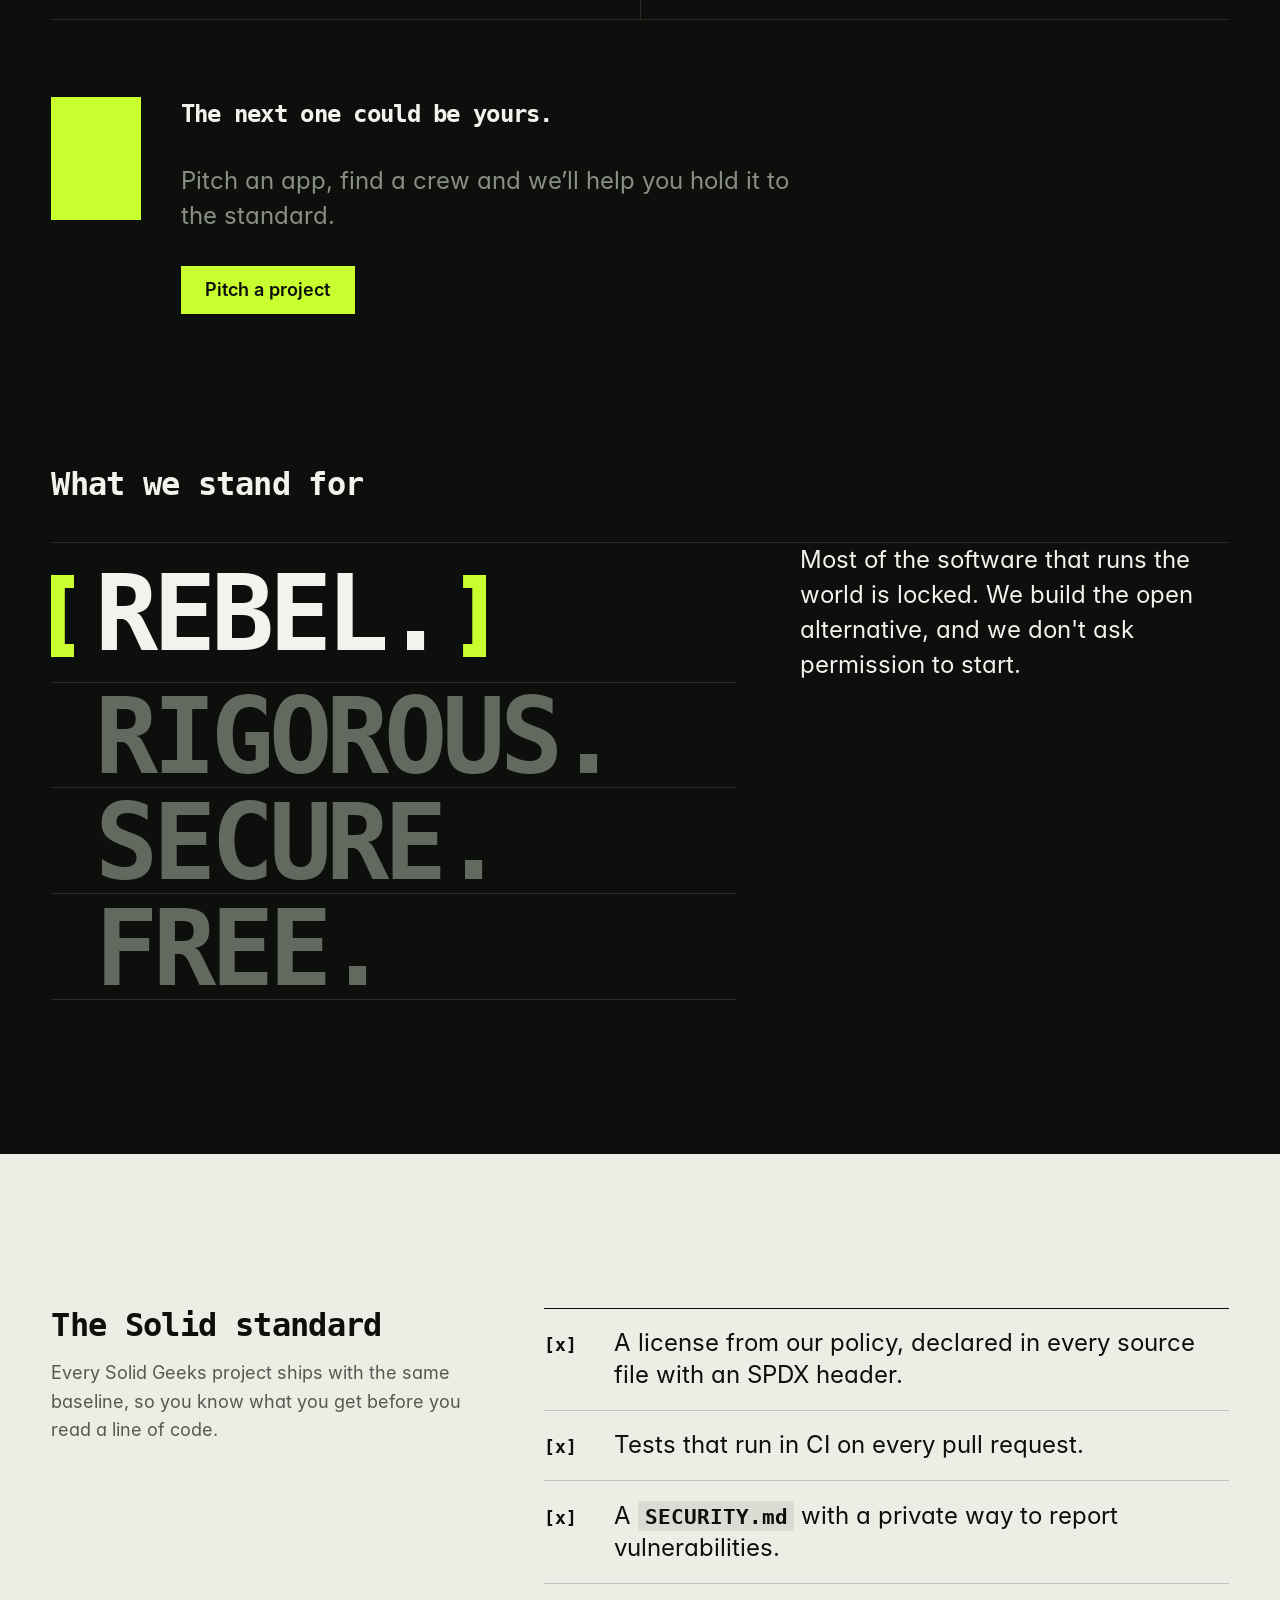
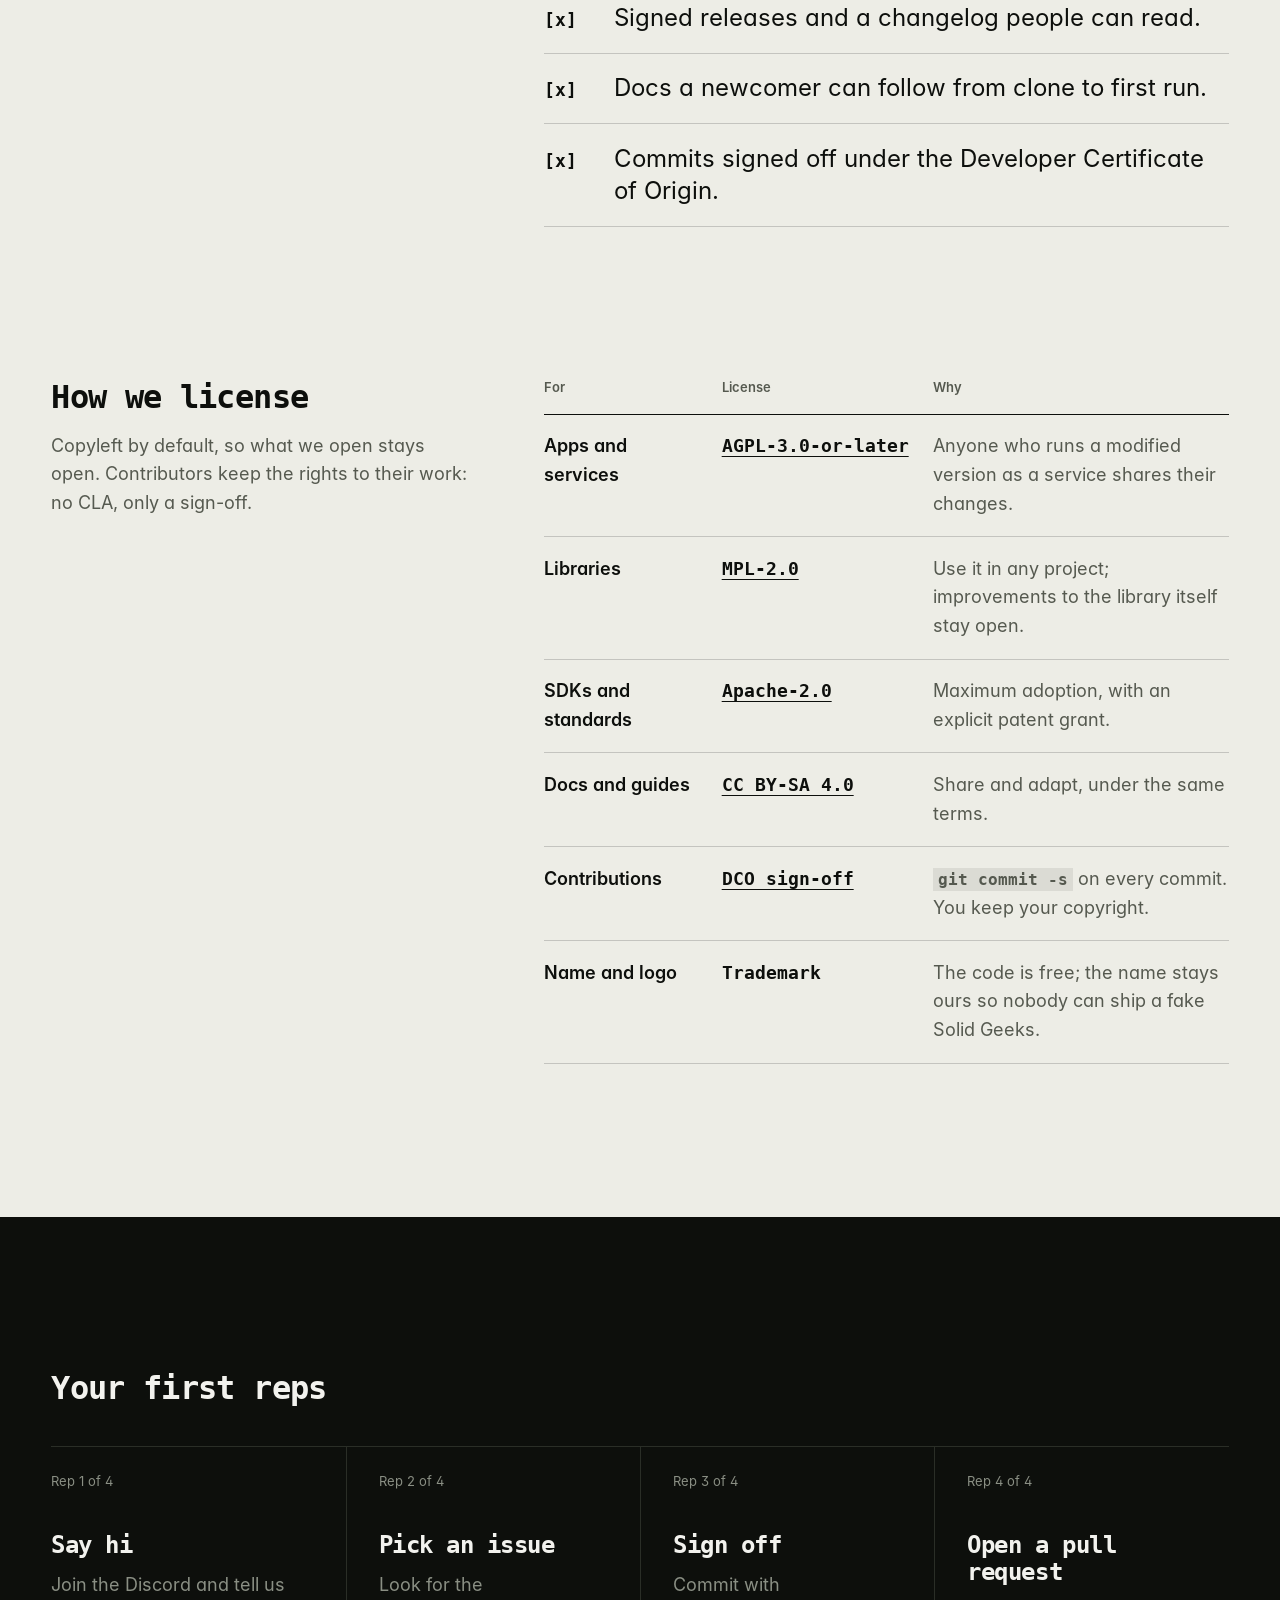
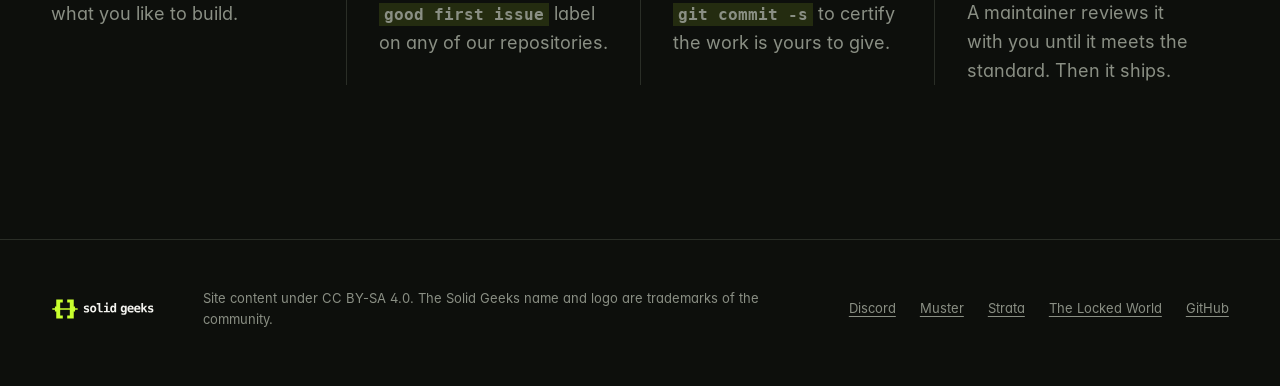
==== commit ea662f23: "Strata card: v0.9.0, single sign-on, API tokens, the API reference Co-Authored-By: Claude Opus 5.5 <" ====
--- a/index.html
+++ b/index.html
@@ -86,7 +86,7 @@
         <div class="app-top">
           <svg class="app-glyph" aria-hidden="true" focusable="false" viewBox="0 0 64 64"><path d="M32 4l28 12-28 12L4 16z" fill="#C8FF2E"/><path d="M4 30l28 12 28-12" fill="none" stroke="#F2F2EE" stroke-width="3"/><path d="M4 44l28 12 28-12" fill="none" stroke="#F2F2EE" stroke-width="3"/></svg>
           <ul class="app-meta" aria-label="Release facts">
-            <li>v0.8.0</li><li>AGPL-3.0</li><li>Self-hosted</li>
+            <li>v0.9.0</li><li>AGPL-3.0</li><li>Self-hosted</li>
           </ul>
         </div>
         <p class="app-kind">Security &middot; Network mapping</p>
@@ -98,11 +98,13 @@
           <li>Attack paths from the Internet to the critical assets, blast radius of any asset, and risk priorities from CVSS, EPSS and CISA KEV</li>
           <li>An architecture file per IS for audits and accreditation</li>
           <li>Connectors as modules, each in its own restricted process: Cyberwatch, GLPI, phpIPAM and Palo Alto built in, NetBox, Nmap and CSV from the module store, and room for the community&rsquo;s own</li>
+          <li>Single sign-on with OpenID Connect (Entra ID, Keycloak, Okta&hellip;) next to local accounts, API tokens for scripts, and a documented API</li>
         </ul>
         <p class="app-stack">Node.js, zero dependencies &middot; JSON storage &middot; Docker &middot; Nix and NixOS &middot; systemd</p>
         <div class="actions">
           <a class="btn btn-volt" href="https://solidgeeks.github.io/strata/">Open Strata</a>
           <a class="btn btn-ghost" href="https://solidgeeks.github.io/strata/docs.html">Docs</a>
+          <a class="btn btn-ghost" href="https://solidgeeks.github.io/strata/api.html">API</a>
           <a class="btn btn-ghost" href="https://github.com/SolidGeeks/strata">Source</a>
         </div>
       </article>
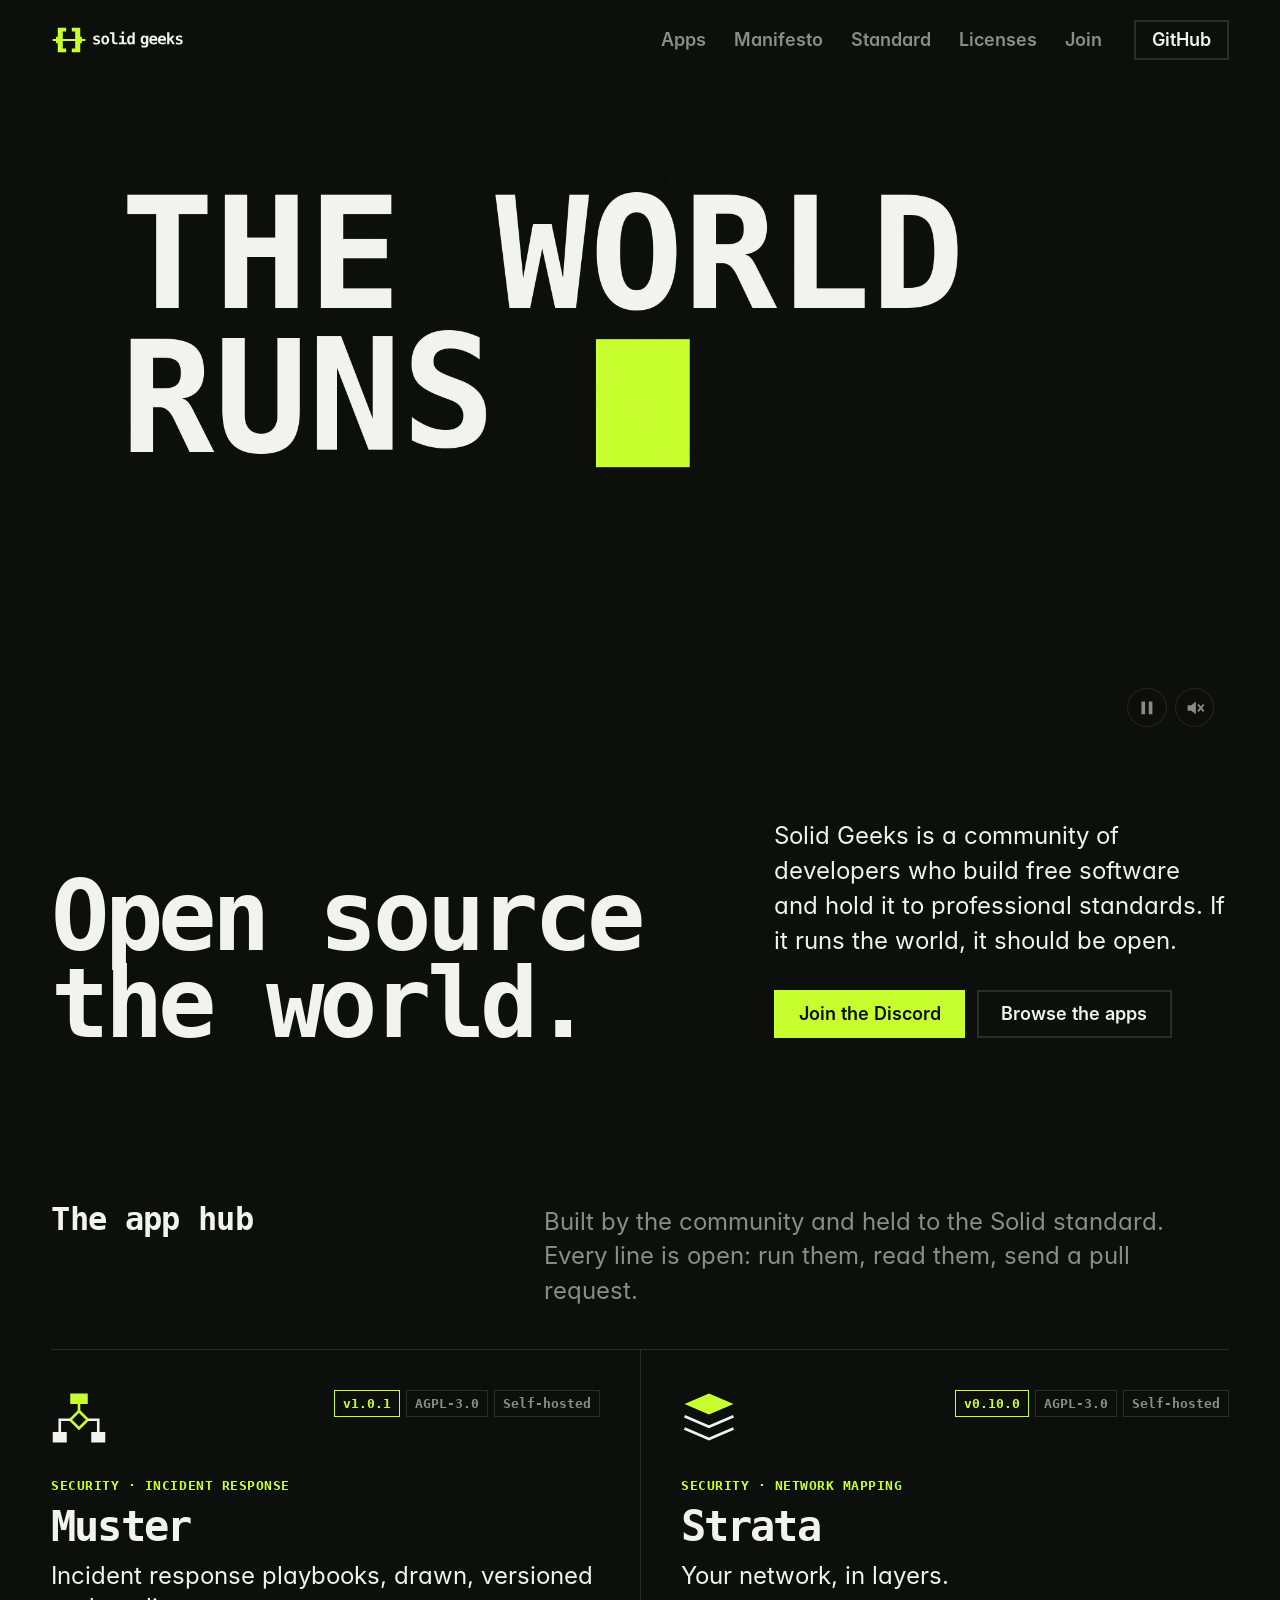
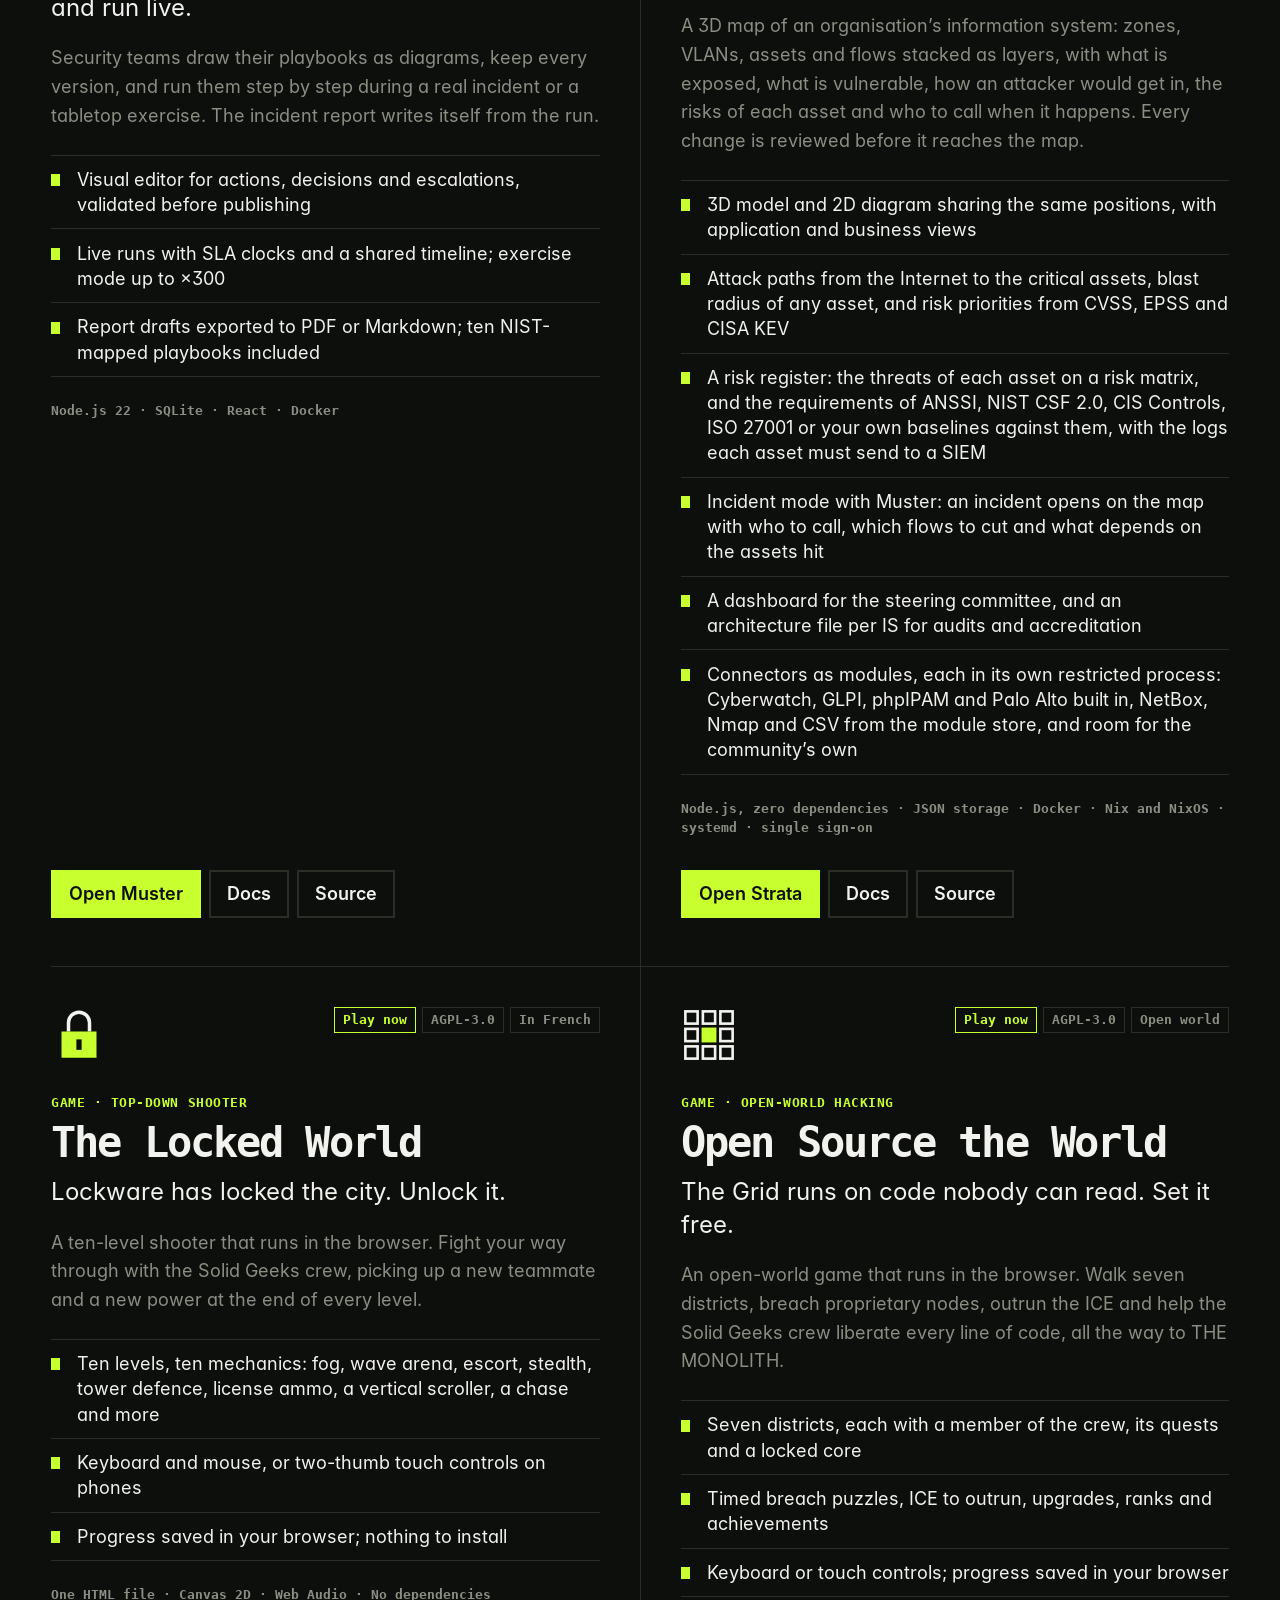
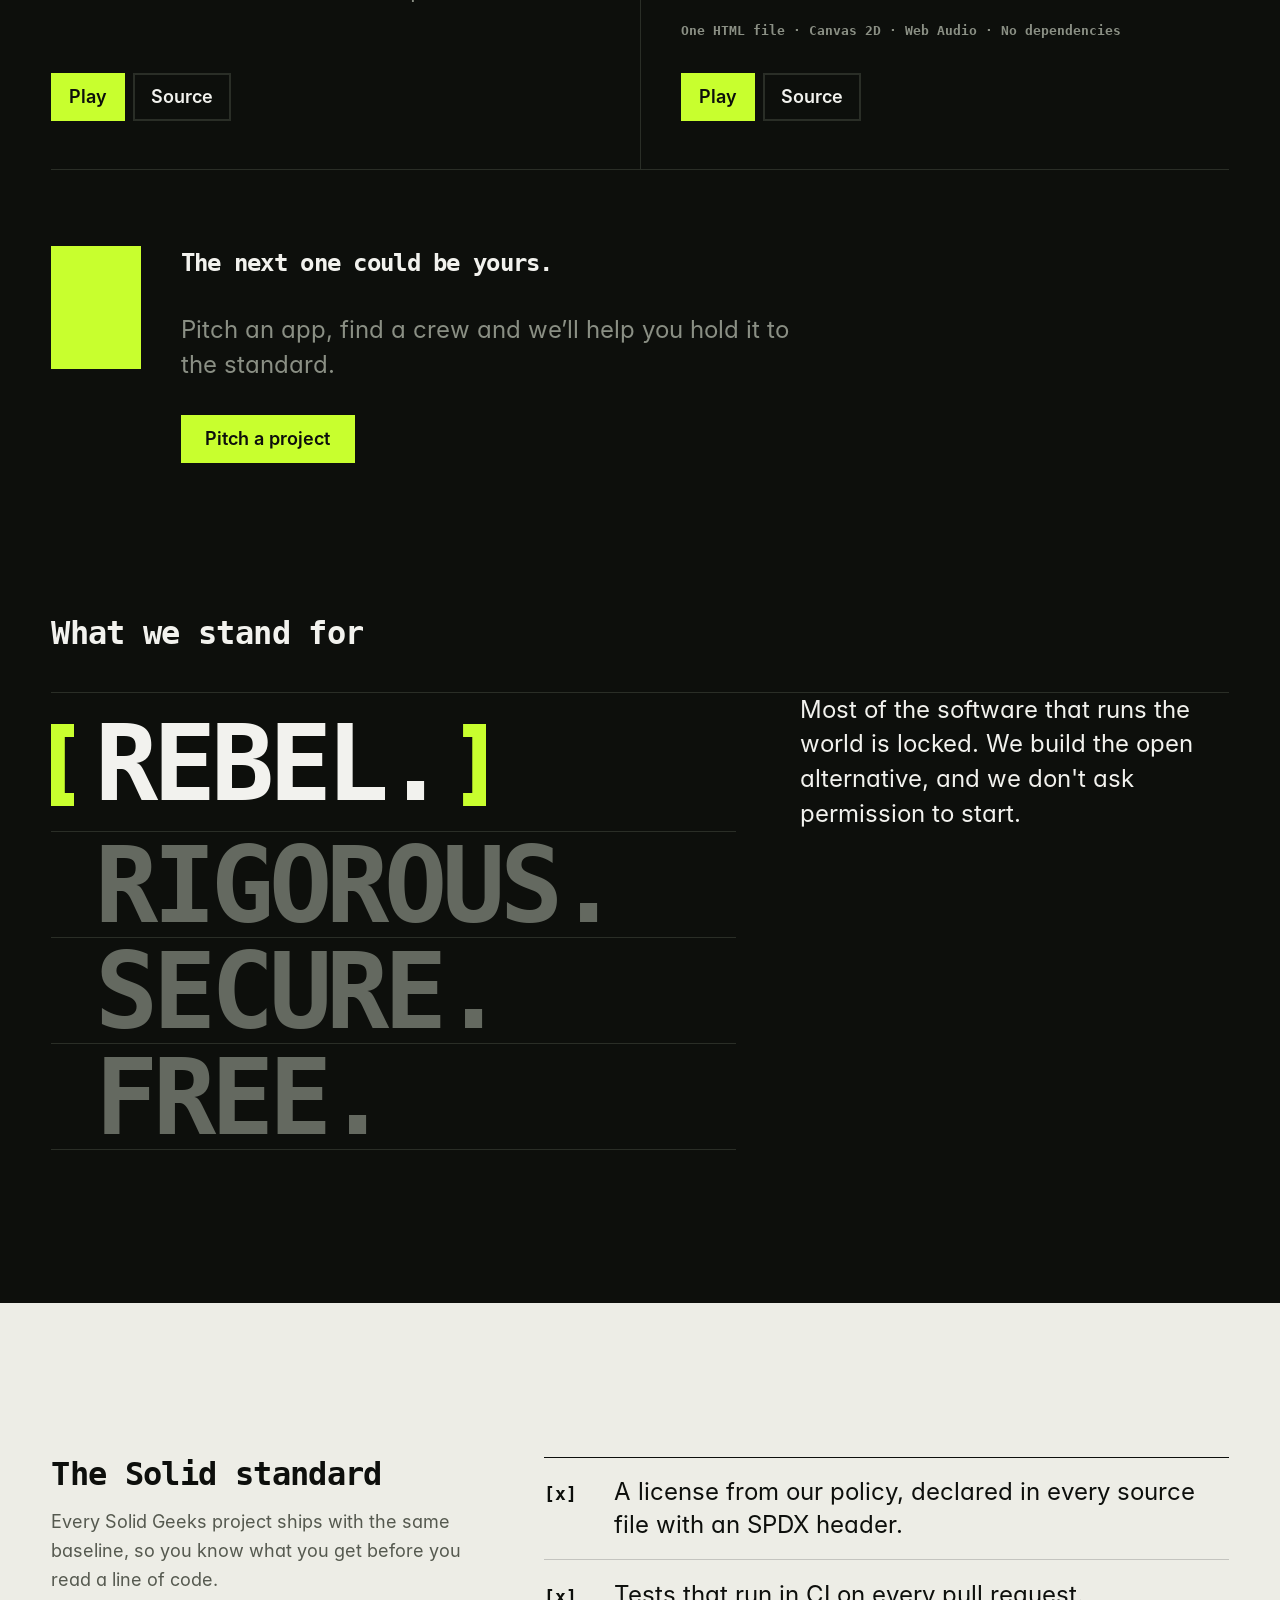
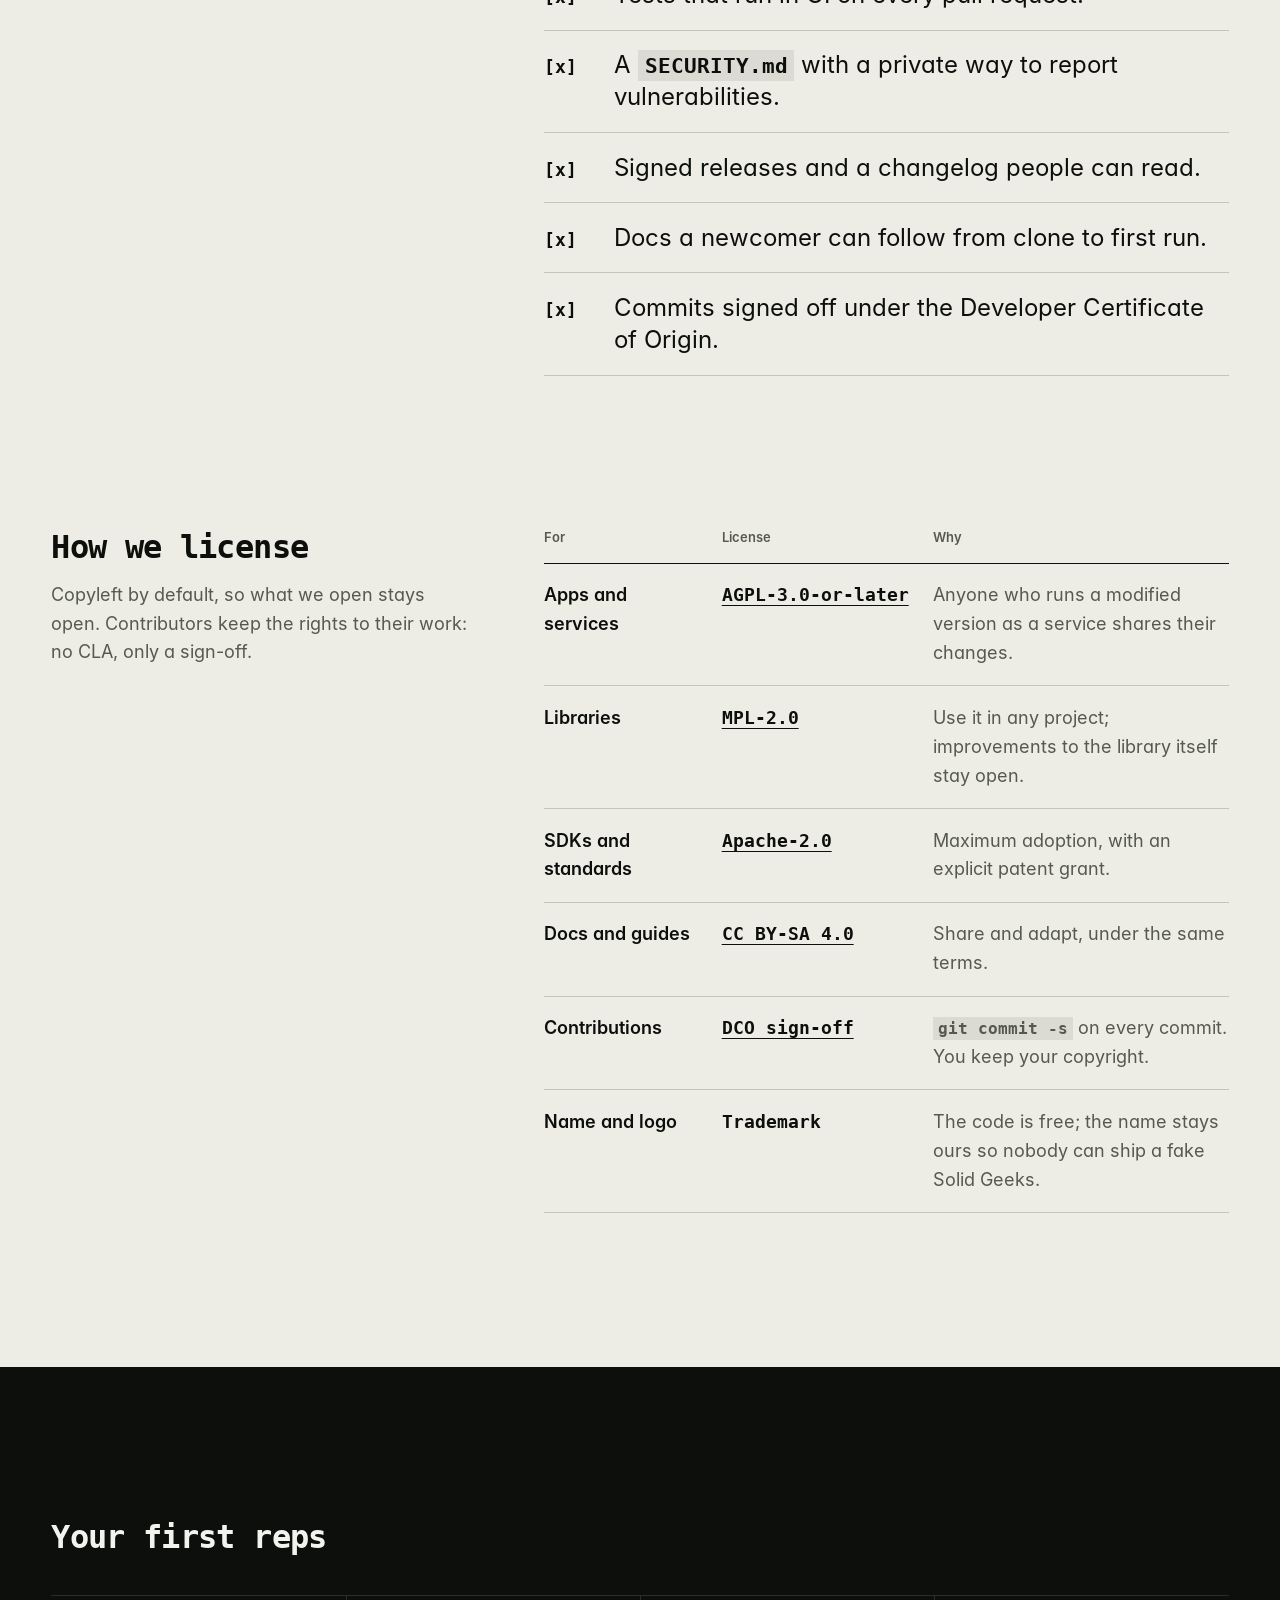
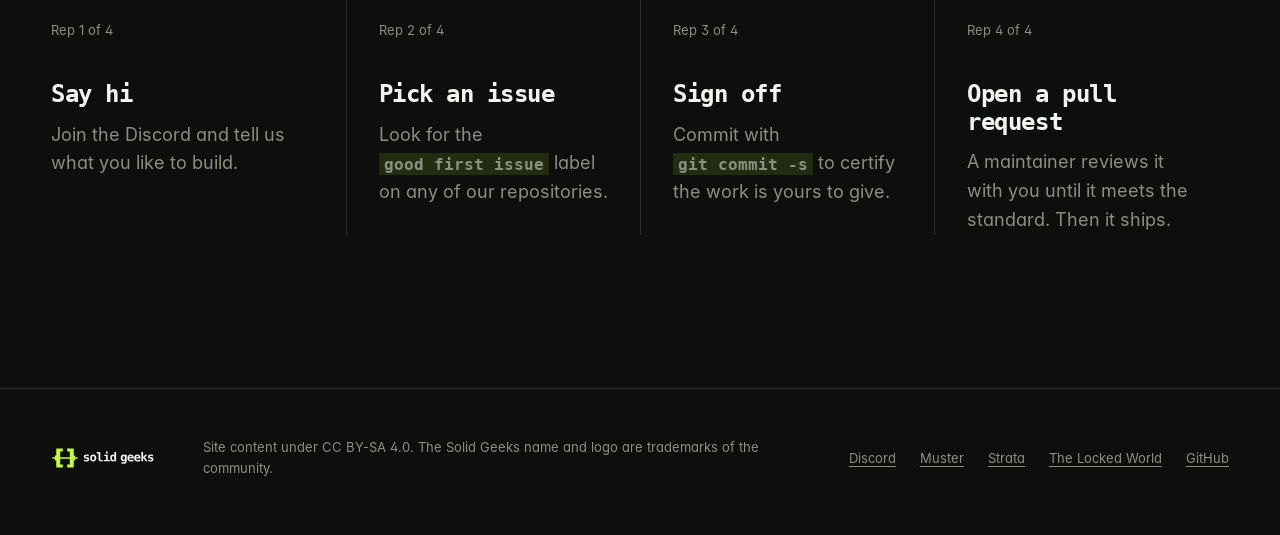
==== commit 5b7a3c4e: "Strata card: v0.10.0, risk register, incident mode with Muster, steering dashboard Co-Authored-By: C" ====
--- a/index.html
+++ b/index.html
@@ -86,25 +86,25 @@
         <div class="app-top">
           <svg class="app-glyph" aria-hidden="true" focusable="false" viewBox="0 0 64 64"><path d="M32 4l28 12-28 12L4 16z" fill="#C8FF2E"/><path d="M4 30l28 12 28-12" fill="none" stroke="#F2F2EE" stroke-width="3"/><path d="M4 44l28 12 28-12" fill="none" stroke="#F2F2EE" stroke-width="3"/></svg>
           <ul class="app-meta" aria-label="Release facts">
-            <li>v0.9.0</li><li>AGPL-3.0</li><li>Self-hosted</li>
+            <li>v0.10.0</li><li>AGPL-3.0</li><li>Self-hosted</li>
           </ul>
         </div>
         <p class="app-kind">Security &middot; Network mapping</p>
         <h3 class="app-name" id="app-strata">Strata</h3>
         <p class="app-tag">Your network, in layers.</p>
-        <p class="app-desc">A 3D map of an organisation&rsquo;s information system: zones, VLANs, assets and flows stacked as layers, with what is exposed, what is vulnerable, how an attacker would get in and who to call. Every change is reviewed before it reaches the map.</p>
+        <p class="app-desc">A 3D map of an organisation&rsquo;s information system: zones, VLANs, assets and flows stacked as layers, with what is exposed, what is vulnerable, how an attacker would get in, the risks of each asset and who to call when it happens. Every change is reviewed before it reaches the map.</p>
         <ul class="app-feats">
           <li>3D model and 2D diagram sharing the same positions, with application and business views</li>
           <li>Attack paths from the Internet to the critical assets, blast radius of any asset, and risk priorities from CVSS, EPSS and CISA KEV</li>
-          <li>An architecture file per IS for audits and accreditation</li>
+          <li>A risk register: the threats of each asset on a risk matrix, and the requirements of ANSSI, NIST CSF 2.0, CIS Controls, ISO 27001 or your own baselines against them, with the logs each asset must send to a SIEM</li>
+          <li>Incident mode with Muster: an incident opens on the map with who to call, which flows to cut and what depends on the assets hit</li>
+          <li>A dashboard for the steering committee, and an architecture file per IS for audits and accreditation</li>
           <li>Connectors as modules, each in its own restricted process: Cyberwatch, GLPI, phpIPAM and Palo Alto built in, NetBox, Nmap and CSV from the module store, and room for the community&rsquo;s own</li>
-          <li>Single sign-on with OpenID Connect (Entra ID, Keycloak, Okta&hellip;) next to local accounts, API tokens for scripts, and a documented API</li>
-        </ul>
-        <p class="app-stack">Node.js, zero dependencies &middot; JSON storage &middot; Docker &middot; Nix and NixOS &middot; systemd</p>
+        </ul>
+        <p class="app-stack">Node.js, zero dependencies &middot; JSON storage &middot; Docker &middot; Nix and NixOS &middot; systemd &middot; single sign-on</p>
         <div class="actions">
           <a class="btn btn-volt" href="https://solidgeeks.github.io/strata/">Open Strata</a>
           <a class="btn btn-ghost" href="https://solidgeeks.github.io/strata/docs.html">Docs</a>
-          <a class="btn btn-ghost" href="https://solidgeeks.github.io/strata/api.html">API</a>
           <a class="btn btn-ghost" href="https://github.com/SolidGeeks/strata">Source</a>
         </div>
       </article>
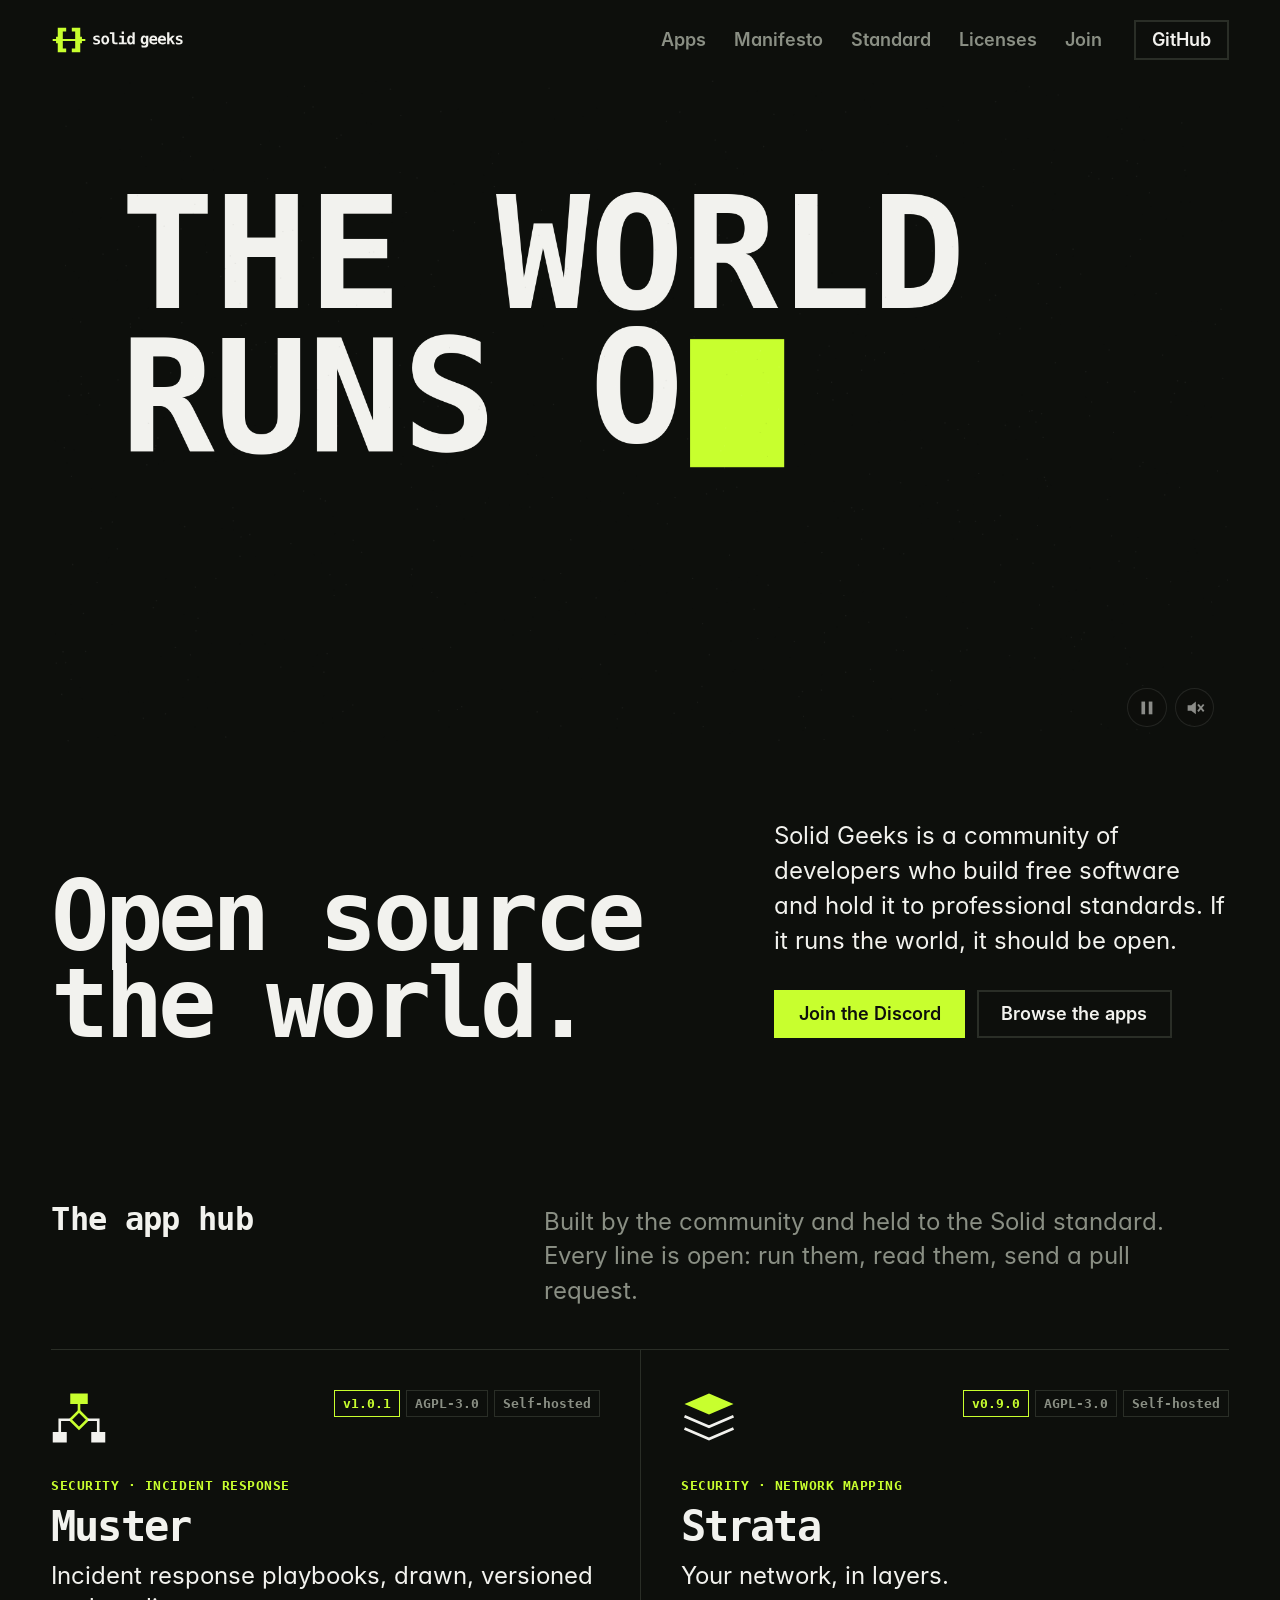
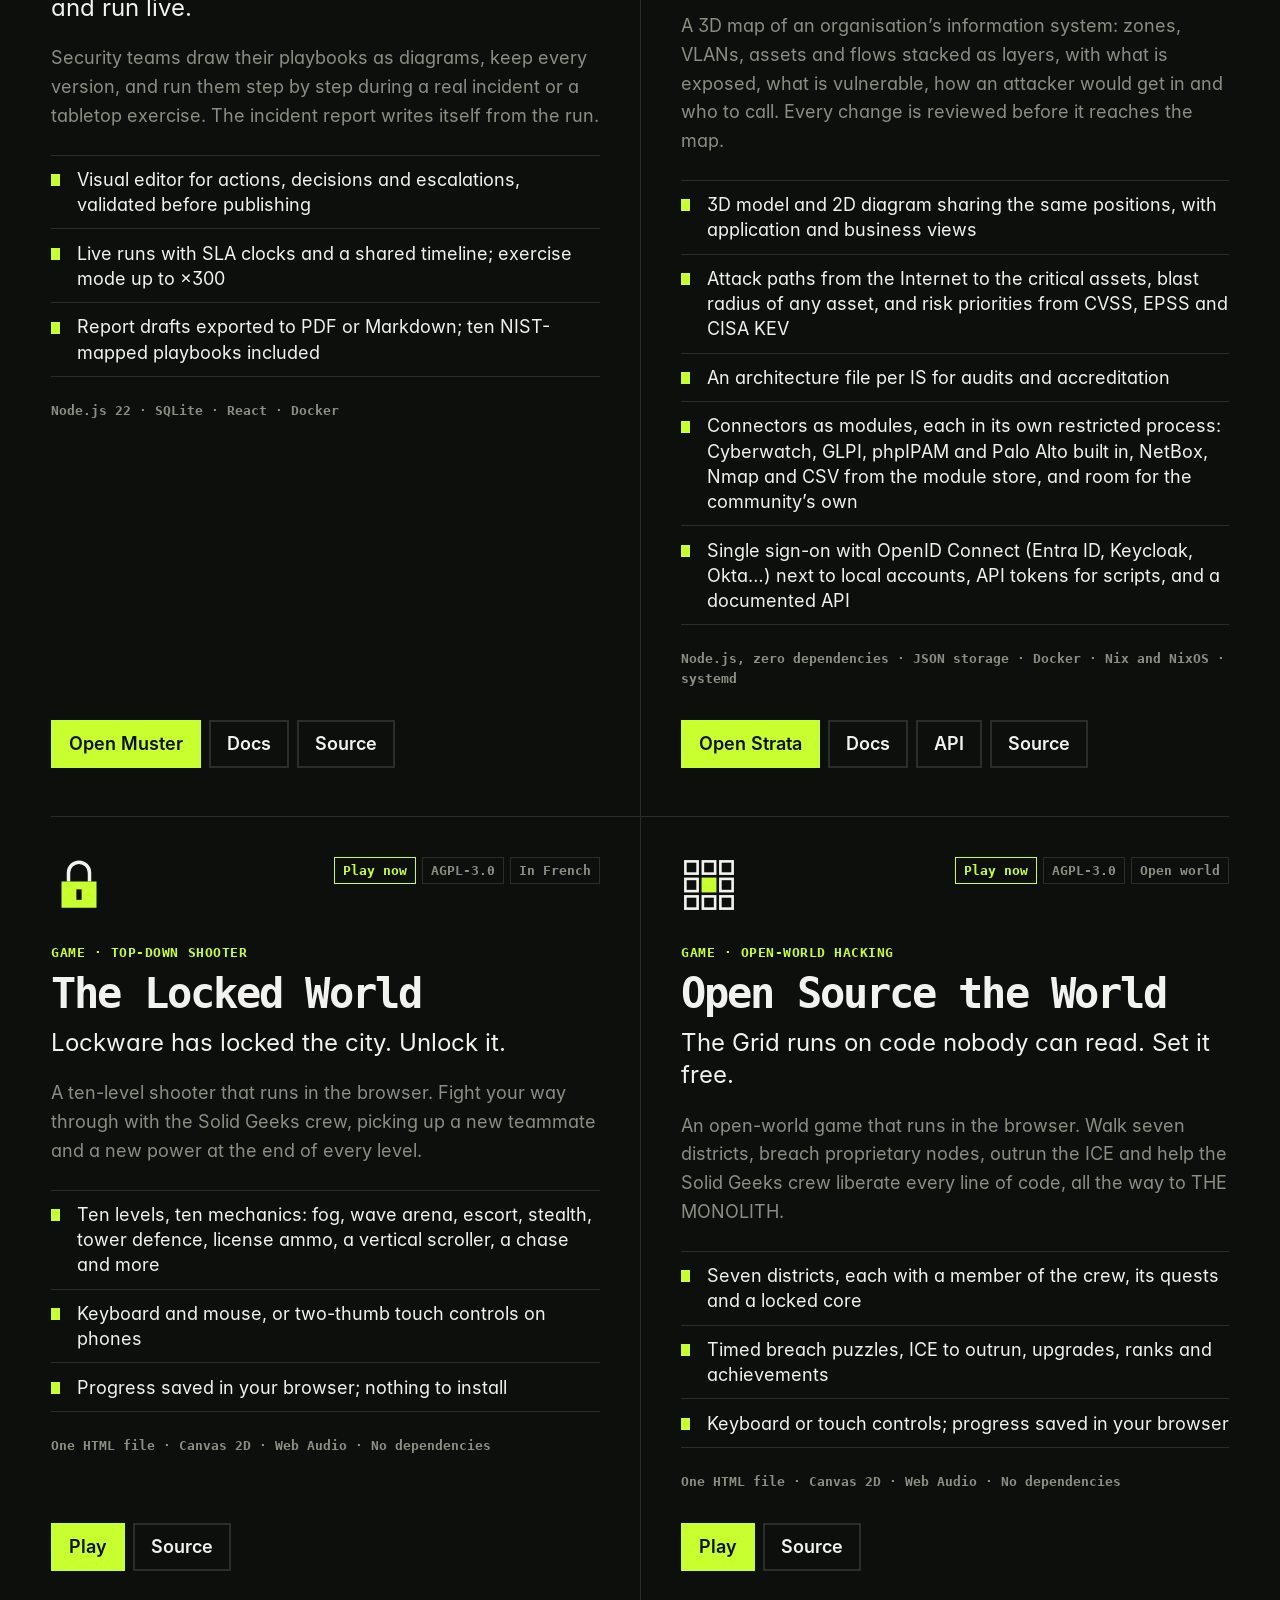
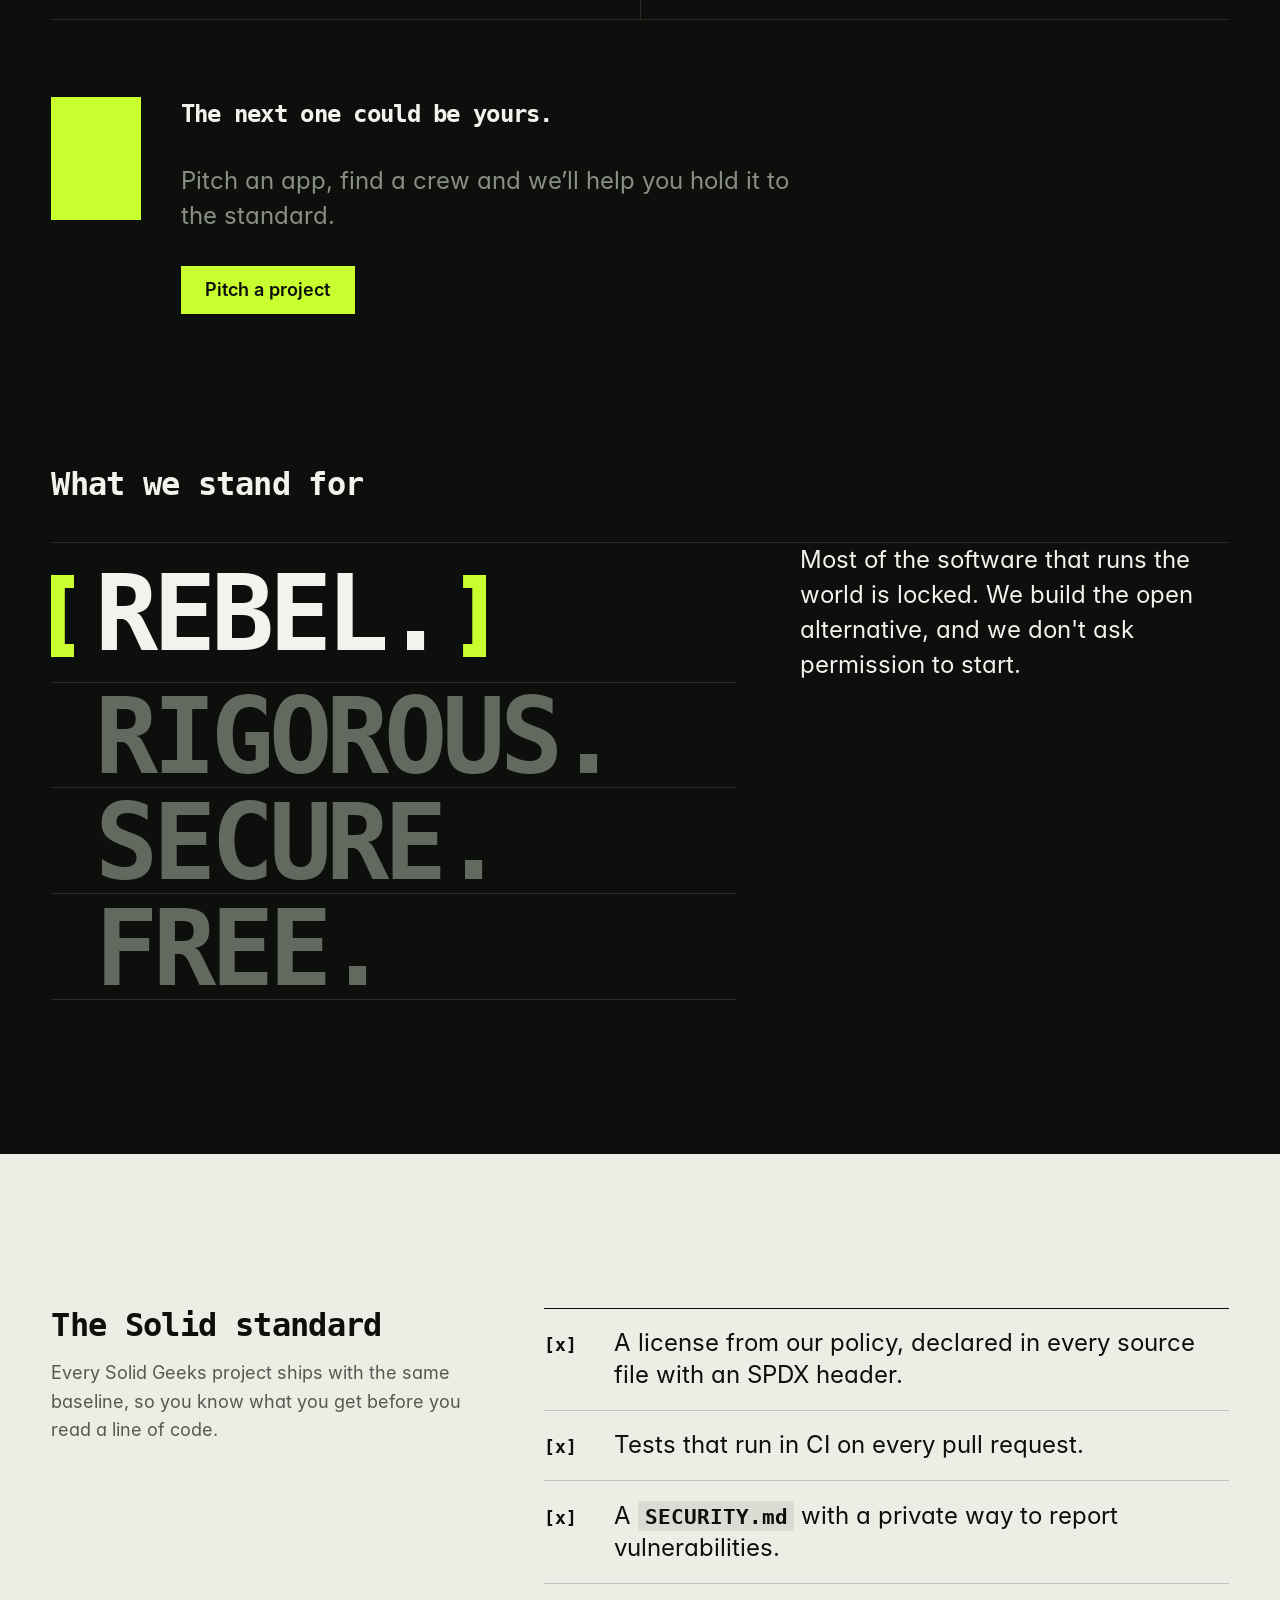
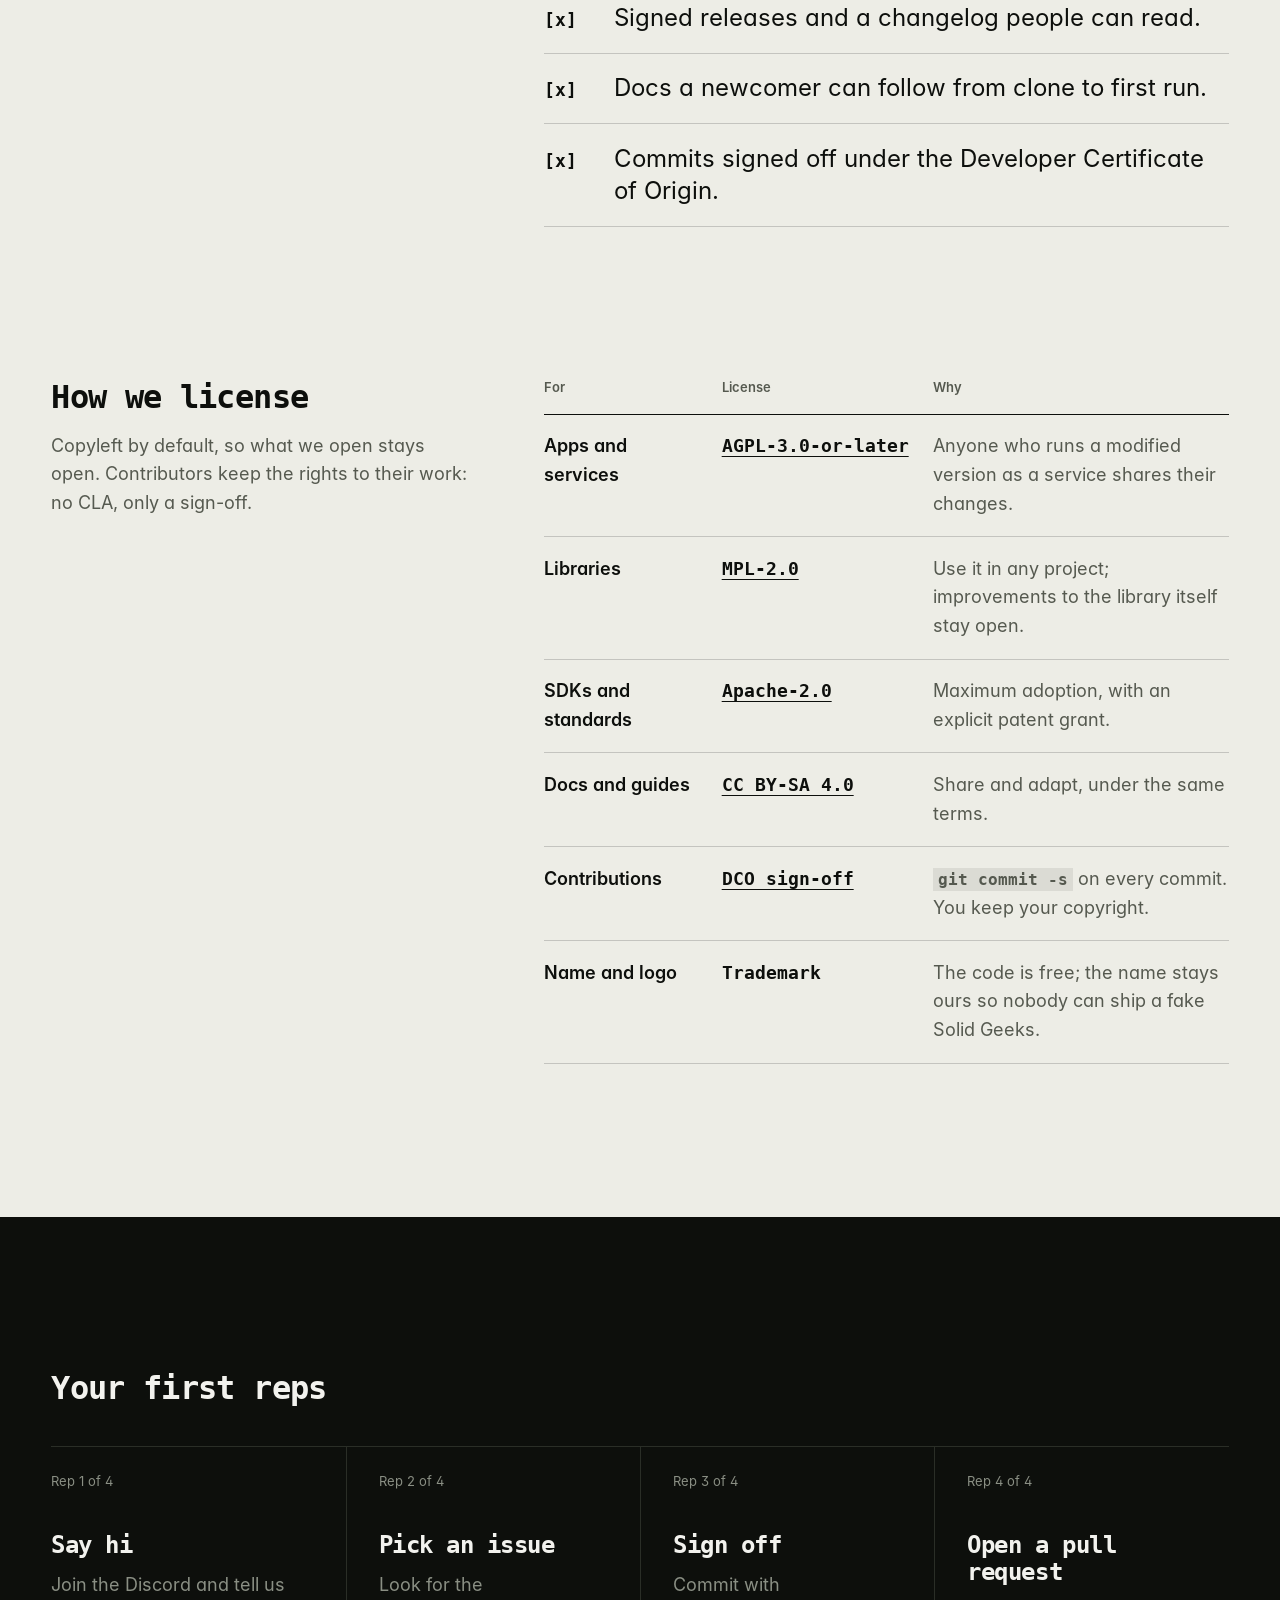
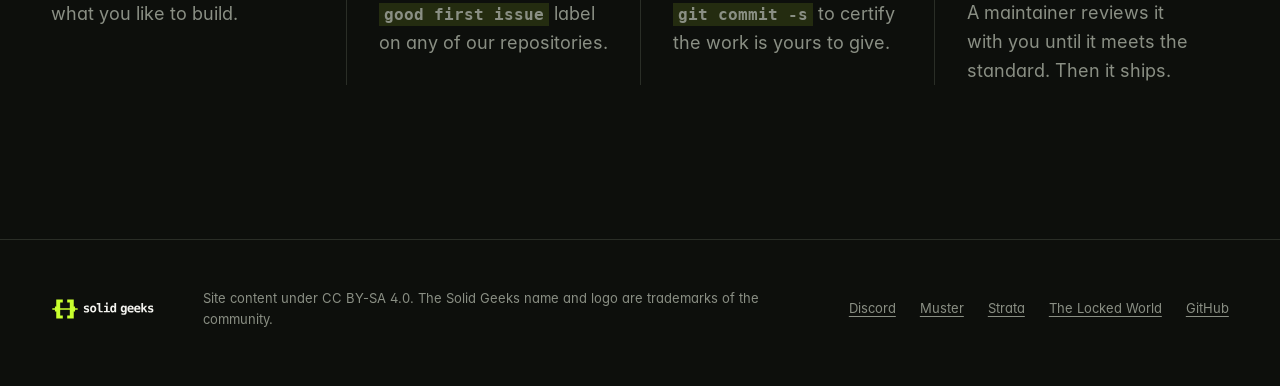
==== commit 9b01a5dc: "Strata card: v0.9.0, single sign-on, API tokens, the API reference (#12)" ====
--- a/index.html
+++ b/index.html
@@ -86,25 +86,25 @@
         <div class="app-top">
           <svg class="app-glyph" aria-hidden="true" focusable="false" viewBox="0 0 64 64"><path d="M32 4l28 12-28 12L4 16z" fill="#C8FF2E"/><path d="M4 30l28 12 28-12" fill="none" stroke="#F2F2EE" stroke-width="3"/><path d="M4 44l28 12 28-12" fill="none" stroke="#F2F2EE" stroke-width="3"/></svg>
           <ul class="app-meta" aria-label="Release facts">
-            <li>v0.10.0</li><li>AGPL-3.0</li><li>Self-hosted</li>
+            <li>v0.9.0</li><li>AGPL-3.0</li><li>Self-hosted</li>
           </ul>
         </div>
         <p class="app-kind">Security &middot; Network mapping</p>
         <h3 class="app-name" id="app-strata">Strata</h3>
         <p class="app-tag">Your network, in layers.</p>
-        <p class="app-desc">A 3D map of an organisation&rsquo;s information system: zones, VLANs, assets and flows stacked as layers, with what is exposed, what is vulnerable, how an attacker would get in, the risks of each asset and who to call when it happens. Every change is reviewed before it reaches the map.</p>
+        <p class="app-desc">A 3D map of an organisation&rsquo;s information system: zones, VLANs, assets and flows stacked as layers, with what is exposed, what is vulnerable, how an attacker would get in and who to call. Every change is reviewed before it reaches the map.</p>
         <ul class="app-feats">
           <li>3D model and 2D diagram sharing the same positions, with application and business views</li>
           <li>Attack paths from the Internet to the critical assets, blast radius of any asset, and risk priorities from CVSS, EPSS and CISA KEV</li>
-          <li>A risk register: the threats of each asset on a risk matrix, and the requirements of ANSSI, NIST CSF 2.0, CIS Controls, ISO 27001 or your own baselines against them, with the logs each asset must send to a SIEM</li>
-          <li>Incident mode with Muster: an incident opens on the map with who to call, which flows to cut and what depends on the assets hit</li>
-          <li>A dashboard for the steering committee, and an architecture file per IS for audits and accreditation</li>
+          <li>An architecture file per IS for audits and accreditation</li>
           <li>Connectors as modules, each in its own restricted process: Cyberwatch, GLPI, phpIPAM and Palo Alto built in, NetBox, Nmap and CSV from the module store, and room for the community&rsquo;s own</li>
-        </ul>
-        <p class="app-stack">Node.js, zero dependencies &middot; JSON storage &middot; Docker &middot; Nix and NixOS &middot; systemd &middot; single sign-on</p>
+          <li>Single sign-on with OpenID Connect (Entra ID, Keycloak, Okta&hellip;) next to local accounts, API tokens for scripts, and a documented API</li>
+        </ul>
+        <p class="app-stack">Node.js, zero dependencies &middot; JSON storage &middot; Docker &middot; Nix and NixOS &middot; systemd</p>
         <div class="actions">
           <a class="btn btn-volt" href="https://solidgeeks.github.io/strata/">Open Strata</a>
           <a class="btn btn-ghost" href="https://solidgeeks.github.io/strata/docs.html">Docs</a>
+          <a class="btn btn-ghost" href="https://solidgeeks.github.io/strata/api.html">API</a>
           <a class="btn btn-ghost" href="https://github.com/SolidGeeks/strata">Source</a>
         </div>
       </article>
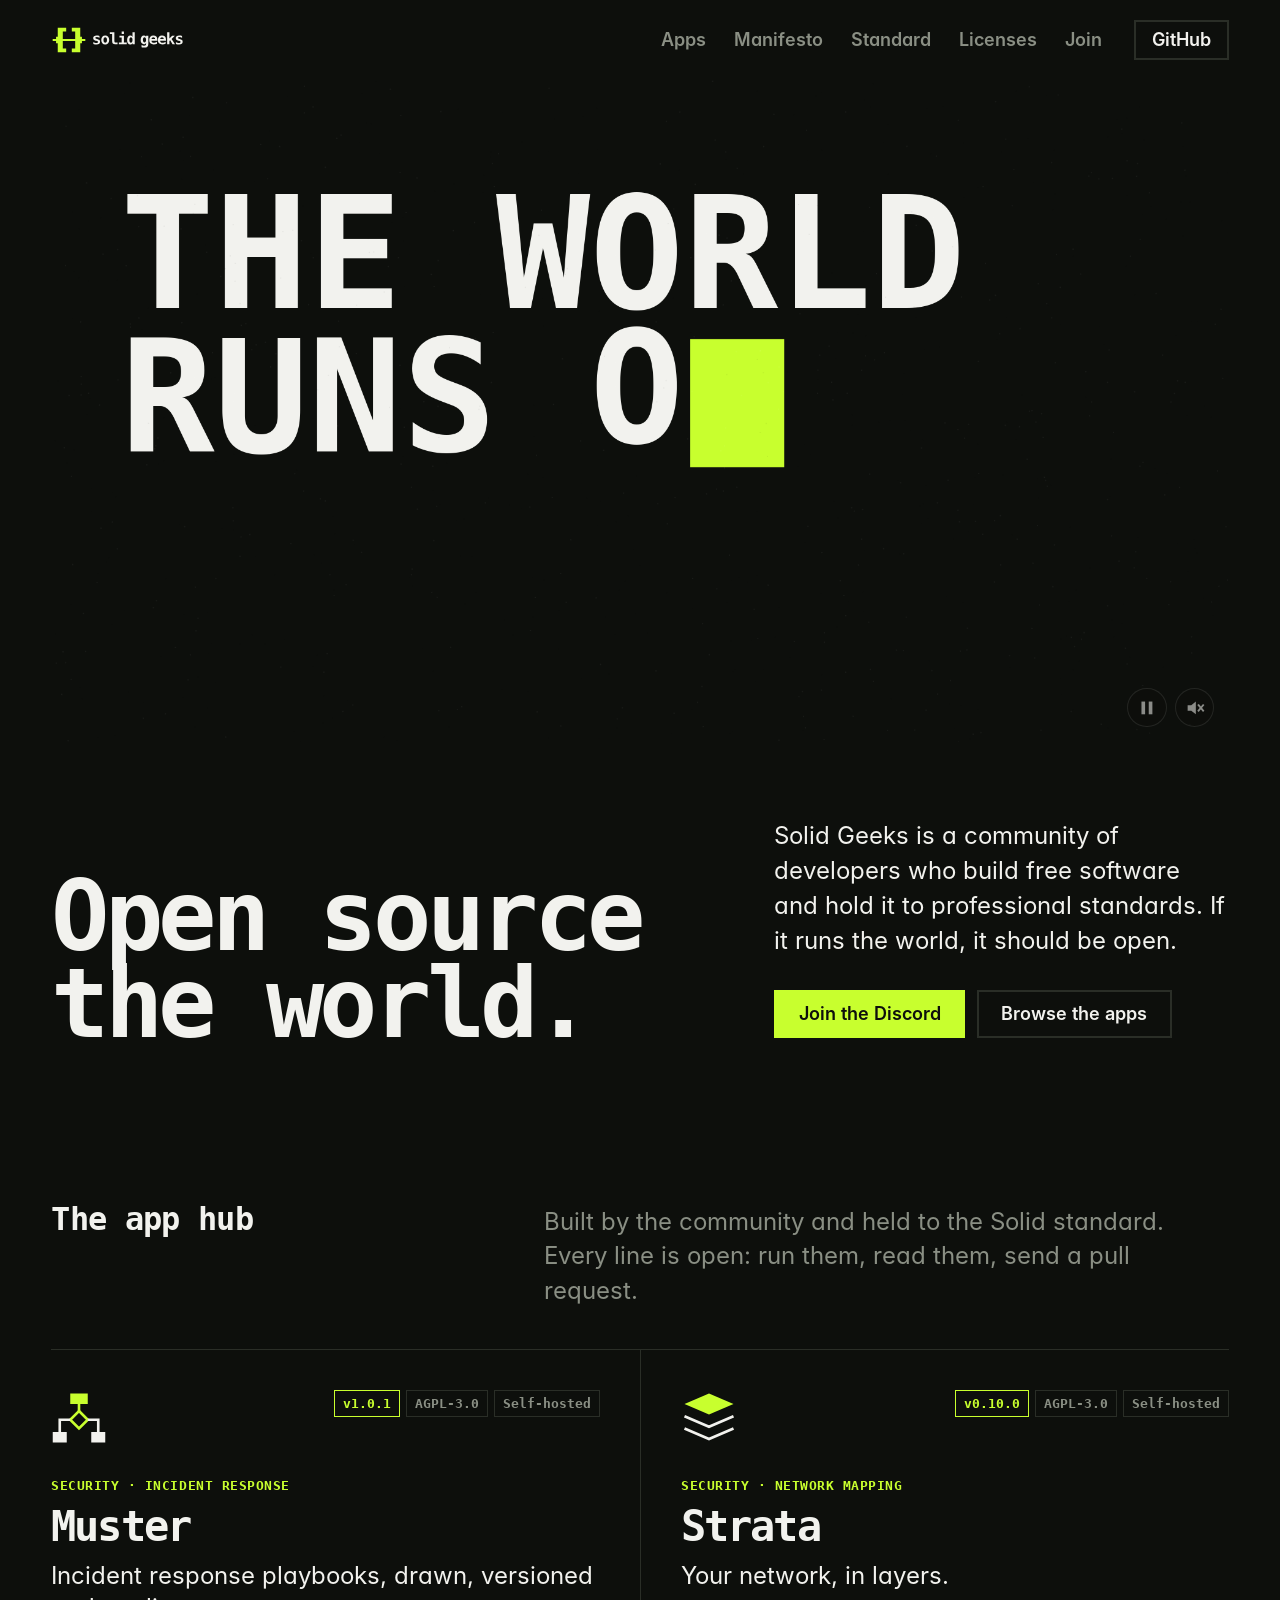
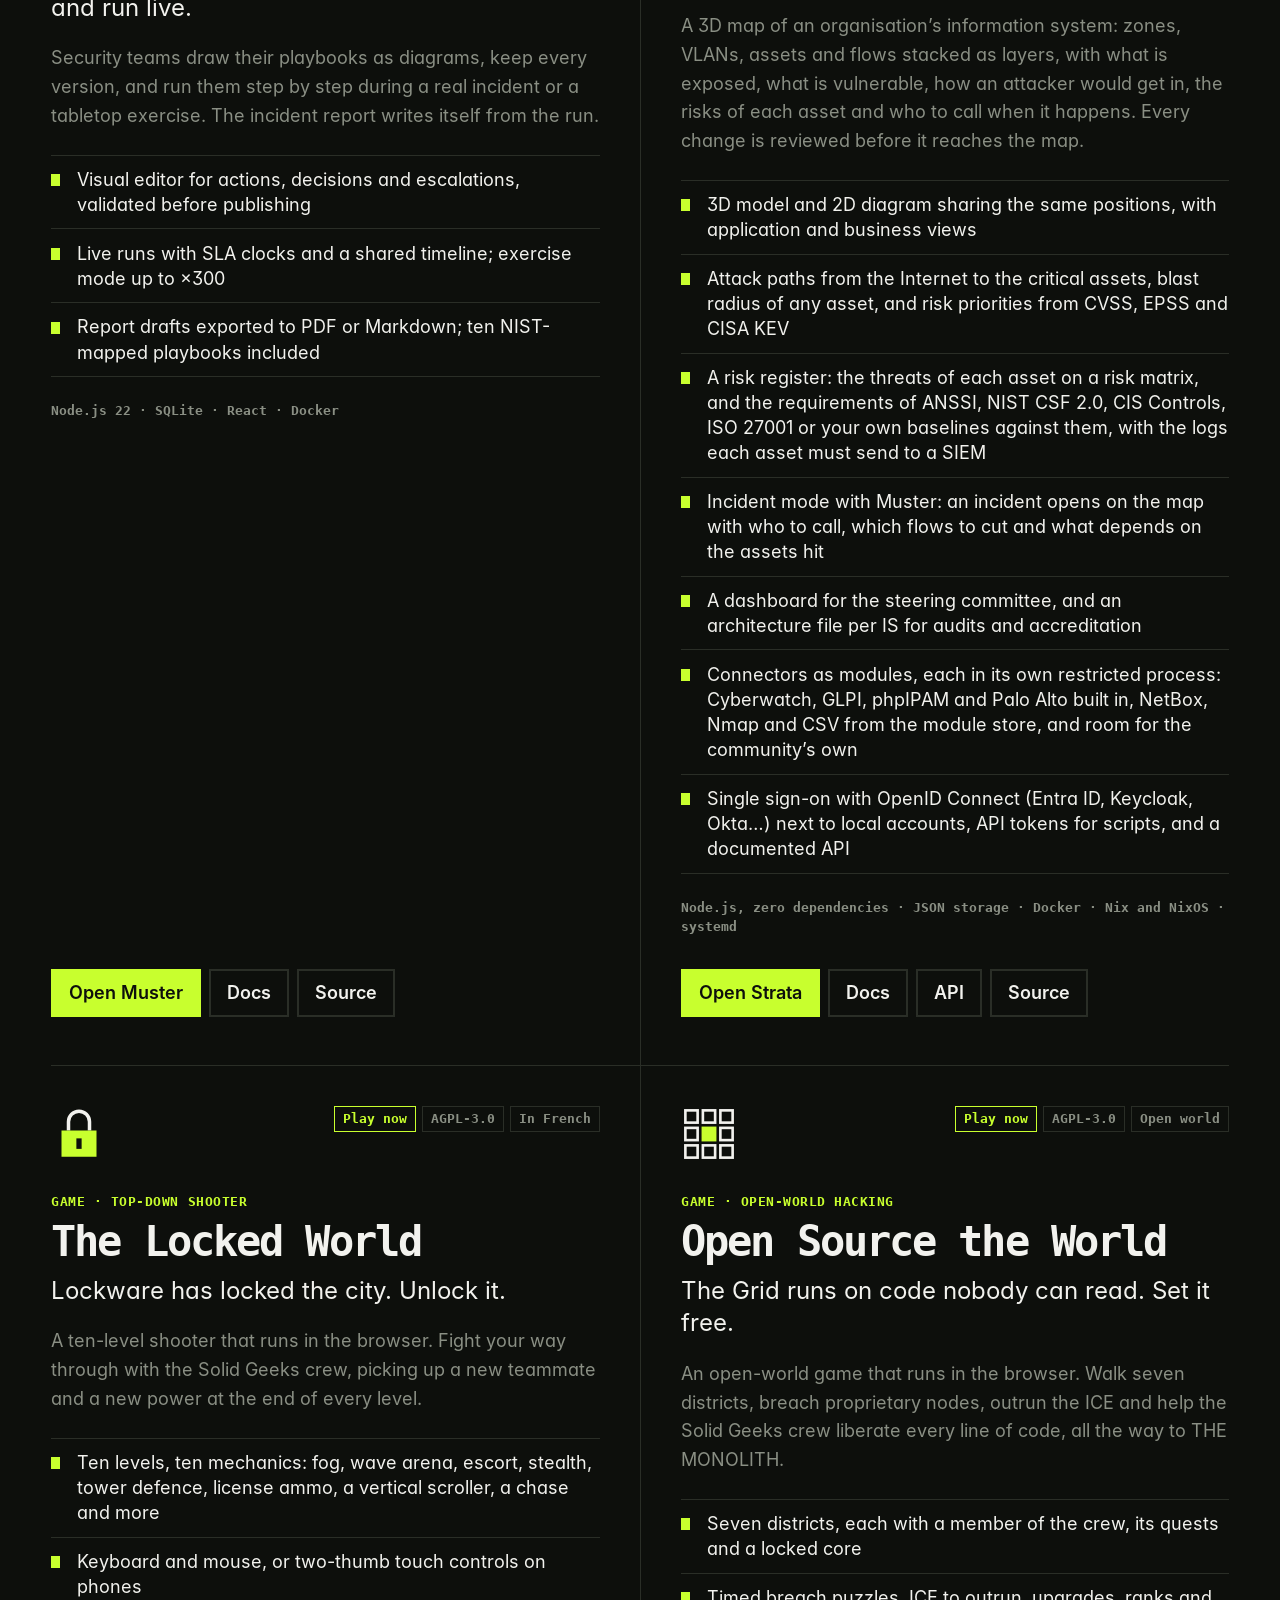
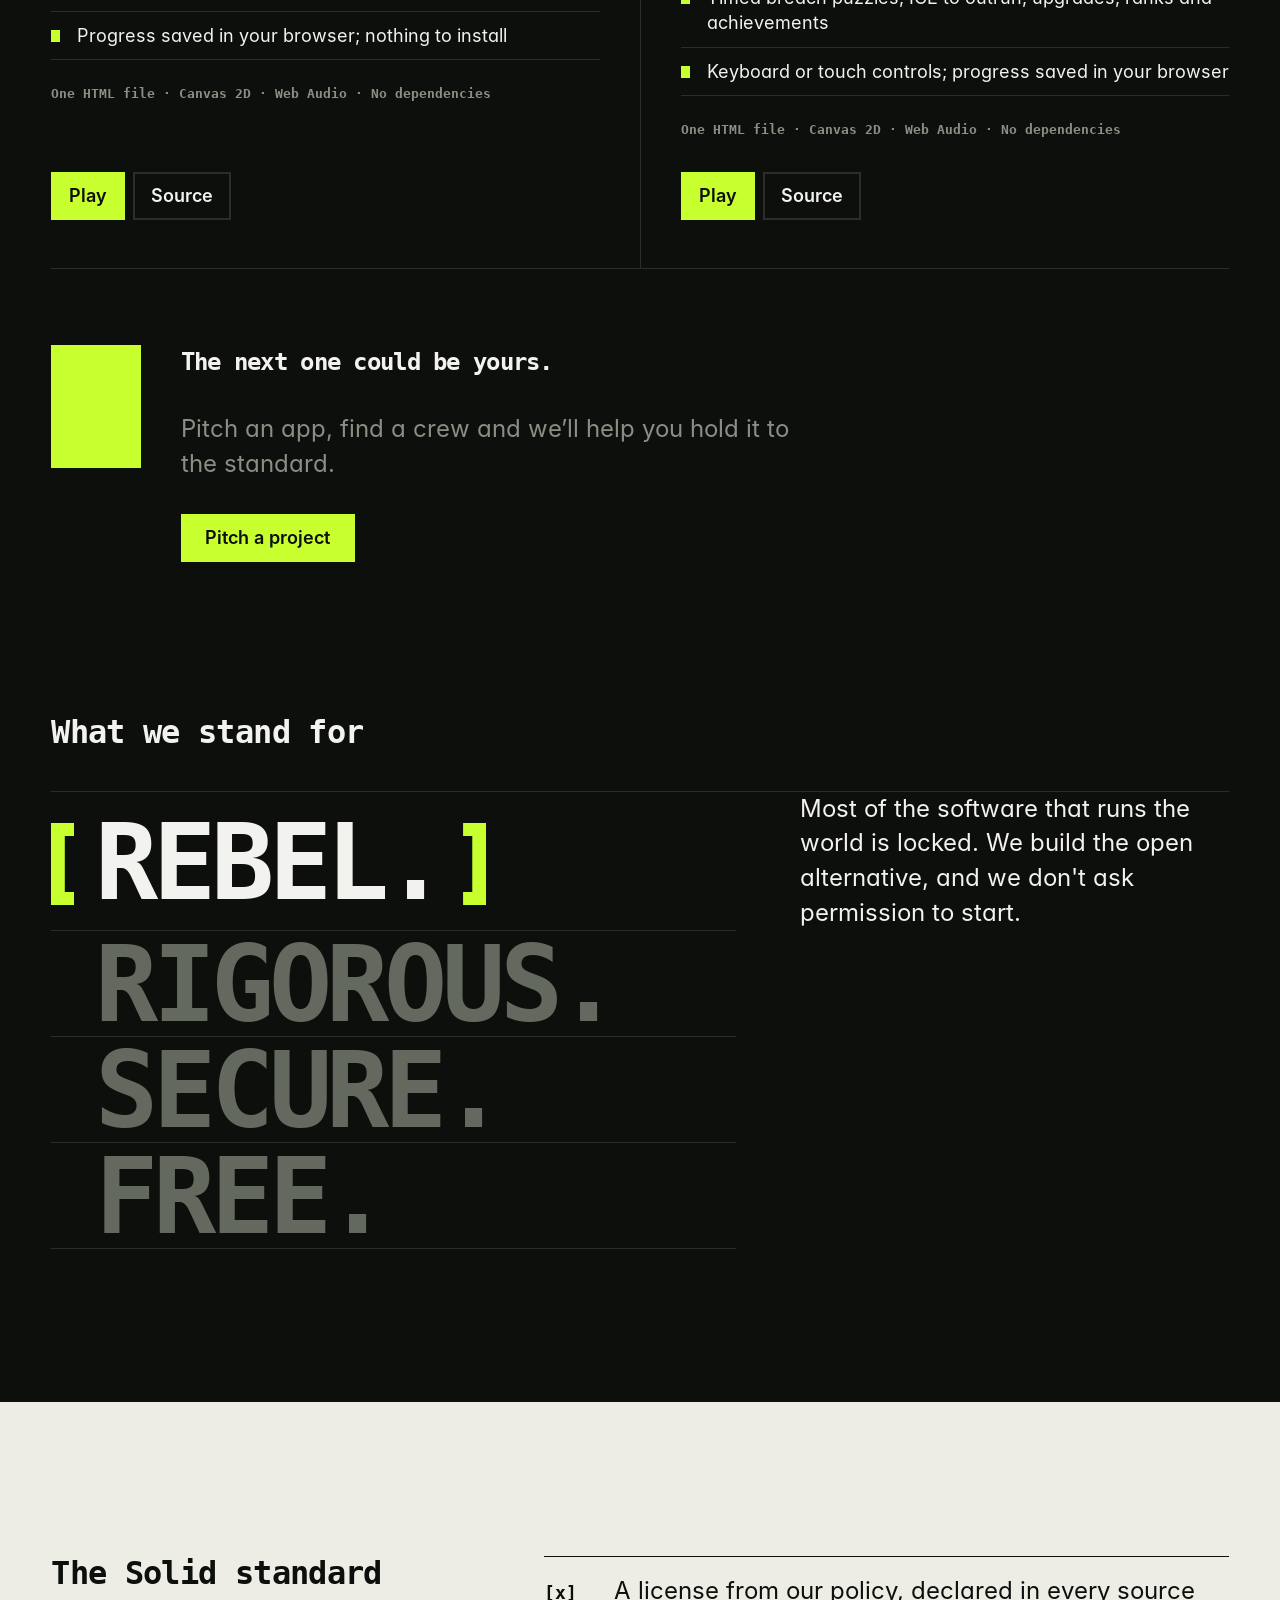
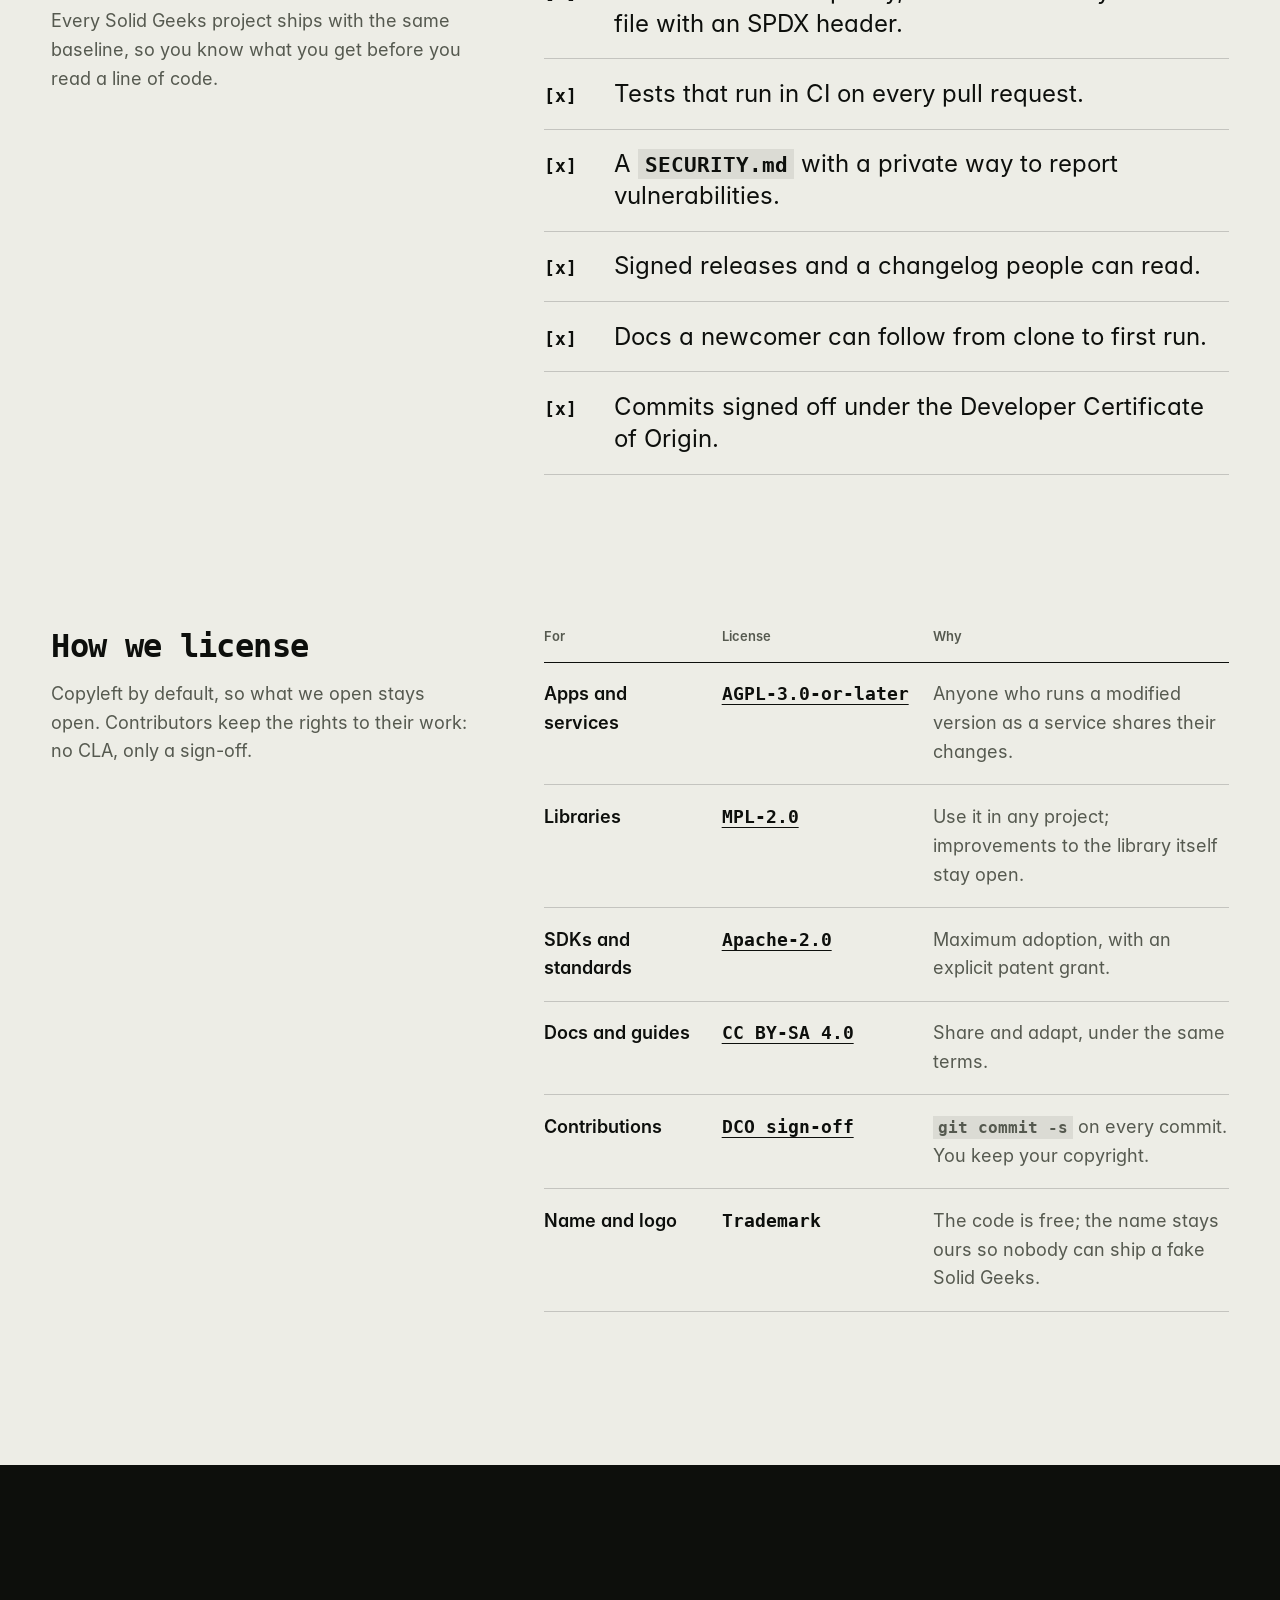
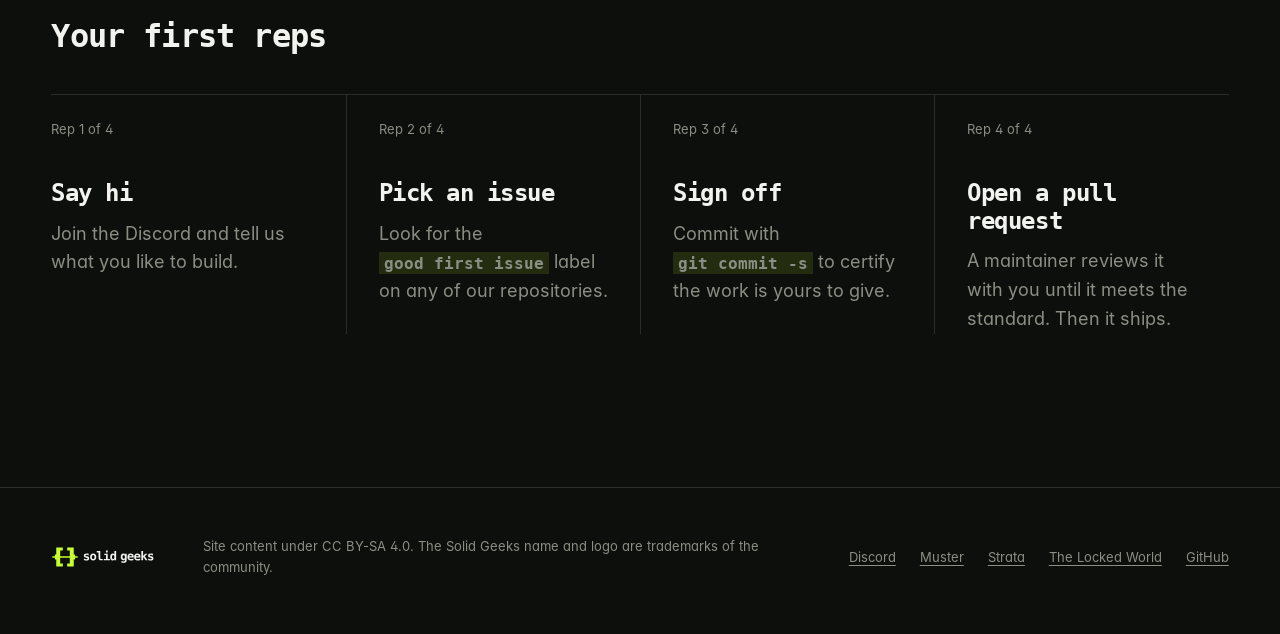
==== commit f3ca2ae1: "Merge main (Strata card v0.9.0) into the v0.10.0 card Co-Authored-By: Claude Opus 5.5 <noreply@anthr" ====
--- a/index.html
+++ b/index.html
@@ -86,17 +86,19 @@
         <div class="app-top">
           <svg class="app-glyph" aria-hidden="true" focusable="false" viewBox="0 0 64 64"><path d="M32 4l28 12-28 12L4 16z" fill="#C8FF2E"/><path d="M4 30l28 12 28-12" fill="none" stroke="#F2F2EE" stroke-width="3"/><path d="M4 44l28 12 28-12" fill="none" stroke="#F2F2EE" stroke-width="3"/></svg>
           <ul class="app-meta" aria-label="Release facts">
-            <li>v0.9.0</li><li>AGPL-3.0</li><li>Self-hosted</li>
+            <li>v0.10.0</li><li>AGPL-3.0</li><li>Self-hosted</li>
           </ul>
         </div>
         <p class="app-kind">Security &middot; Network mapping</p>
         <h3 class="app-name" id="app-strata">Strata</h3>
         <p class="app-tag">Your network, in layers.</p>
-        <p class="app-desc">A 3D map of an organisation&rsquo;s information system: zones, VLANs, assets and flows stacked as layers, with what is exposed, what is vulnerable, how an attacker would get in and who to call. Every change is reviewed before it reaches the map.</p>
+        <p class="app-desc">A 3D map of an organisation&rsquo;s information system: zones, VLANs, assets and flows stacked as layers, with what is exposed, what is vulnerable, how an attacker would get in, the risks of each asset and who to call when it happens. Every change is reviewed before it reaches the map.</p>
         <ul class="app-feats">
           <li>3D model and 2D diagram sharing the same positions, with application and business views</li>
           <li>Attack paths from the Internet to the critical assets, blast radius of any asset, and risk priorities from CVSS, EPSS and CISA KEV</li>
-          <li>An architecture file per IS for audits and accreditation</li>
+          <li>A risk register: the threats of each asset on a risk matrix, and the requirements of ANSSI, NIST CSF 2.0, CIS Controls, ISO 27001 or your own baselines against them, with the logs each asset must send to a SIEM</li>
+          <li>Incident mode with Muster: an incident opens on the map with who to call, which flows to cut and what depends on the assets hit</li>
+          <li>A dashboard for the steering committee, and an architecture file per IS for audits and accreditation</li>
           <li>Connectors as modules, each in its own restricted process: Cyberwatch, GLPI, phpIPAM and Palo Alto built in, NetBox, Nmap and CSV from the module store, and room for the community&rsquo;s own</li>
           <li>Single sign-on with OpenID Connect (Entra ID, Keycloak, Okta&hellip;) next to local accounts, API tokens for scripts, and a documented API</li>
         </ul>
